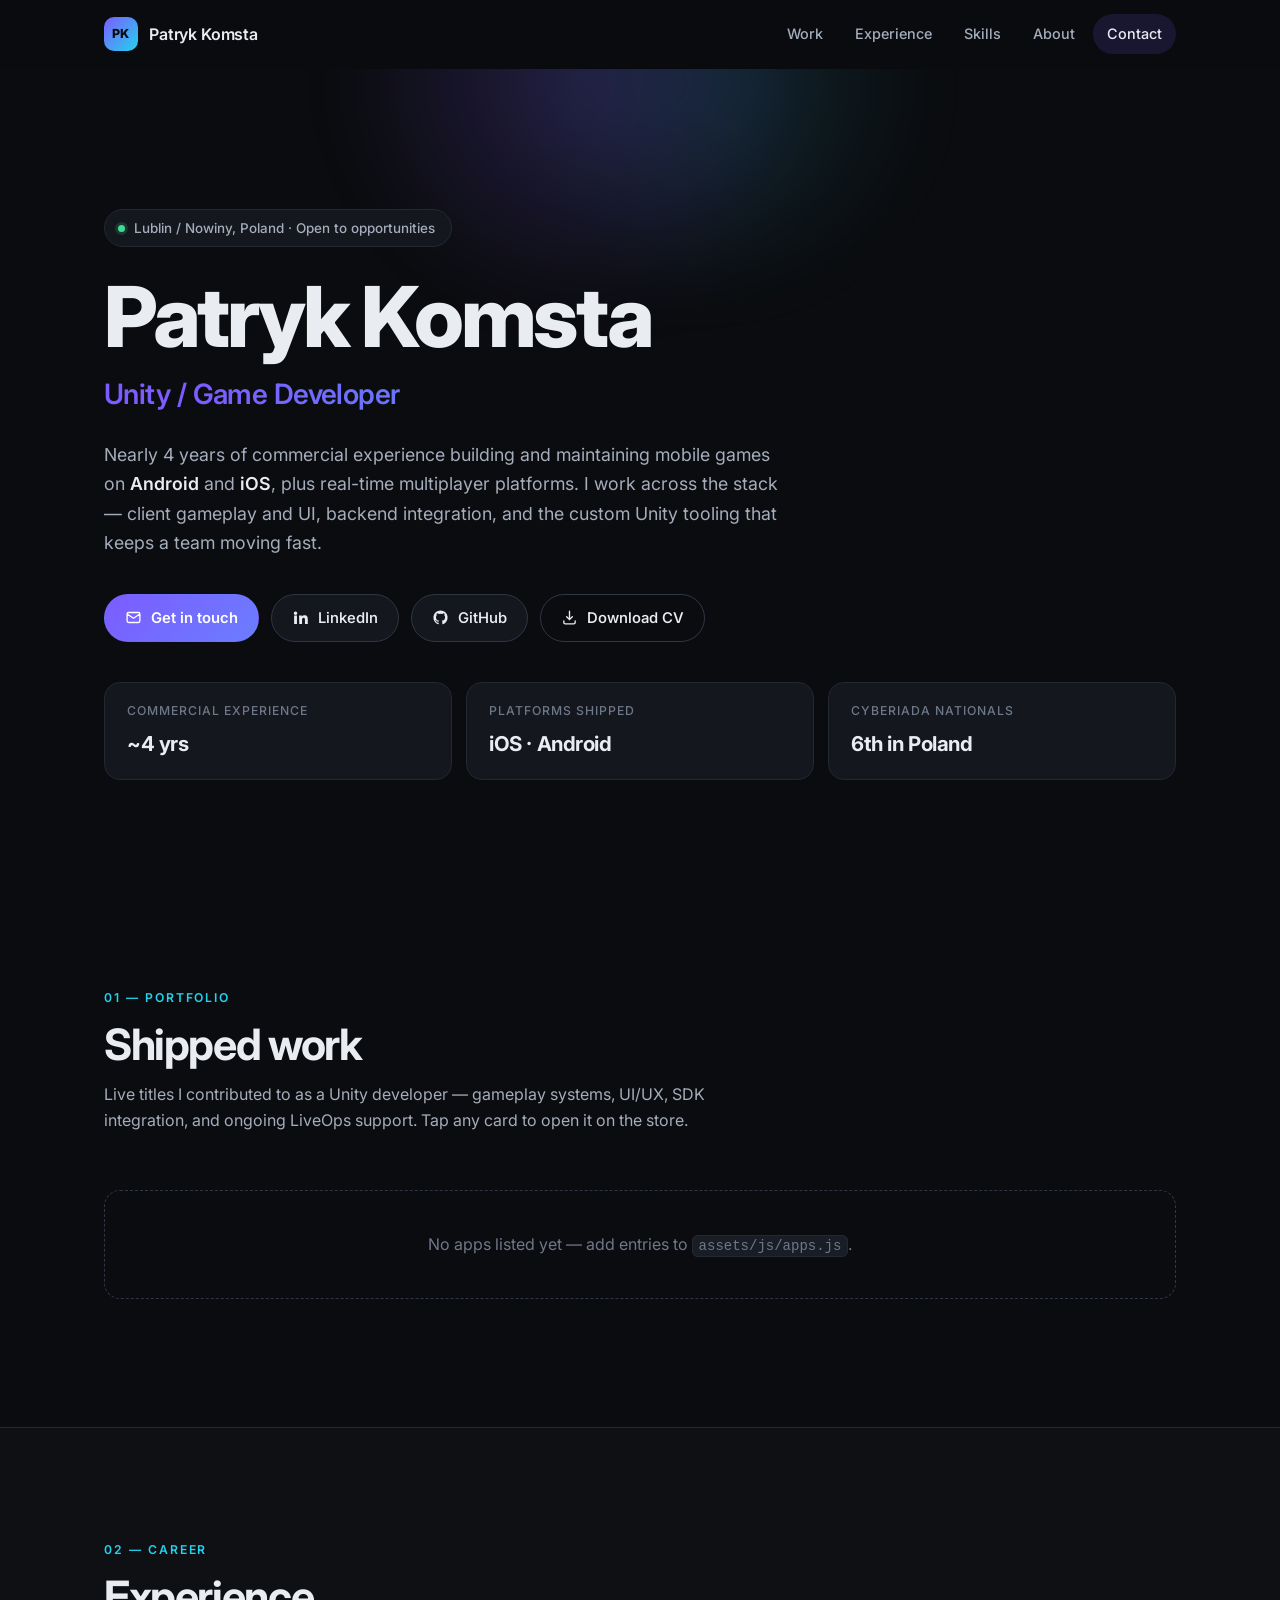
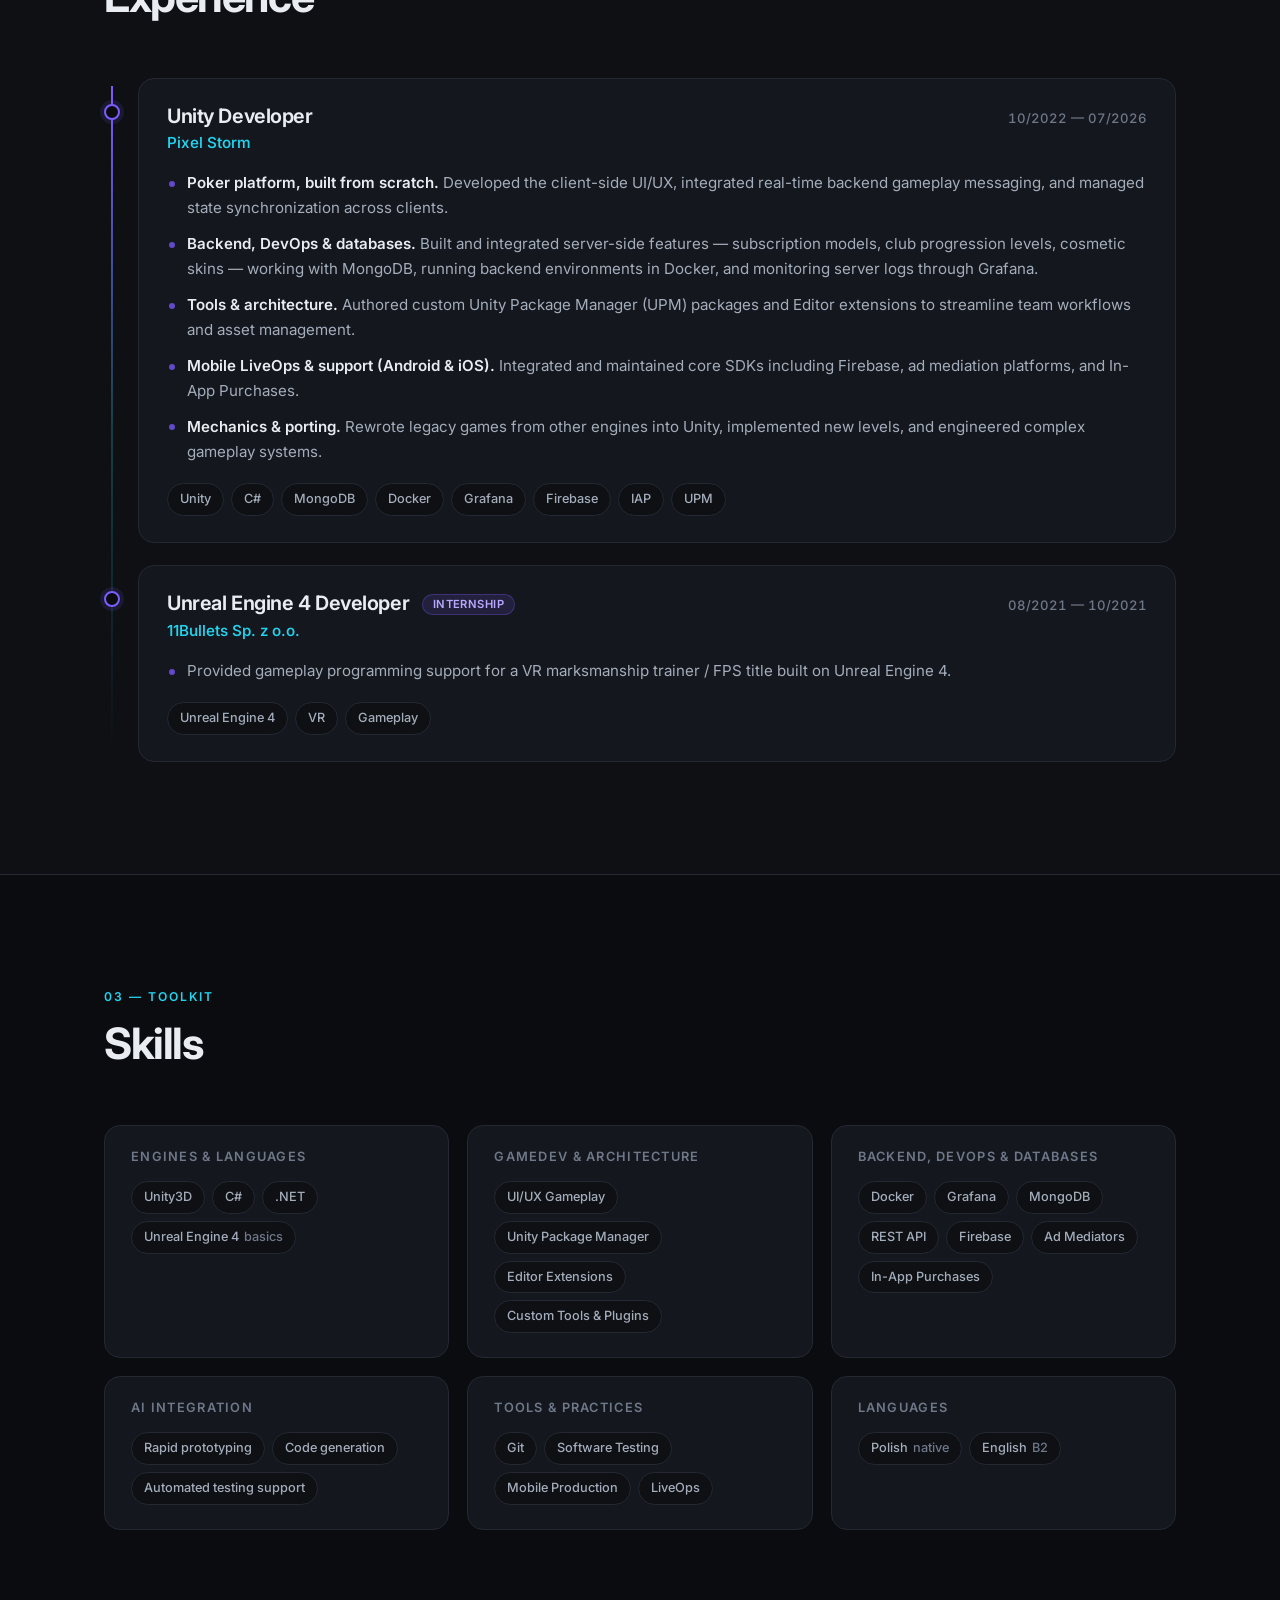
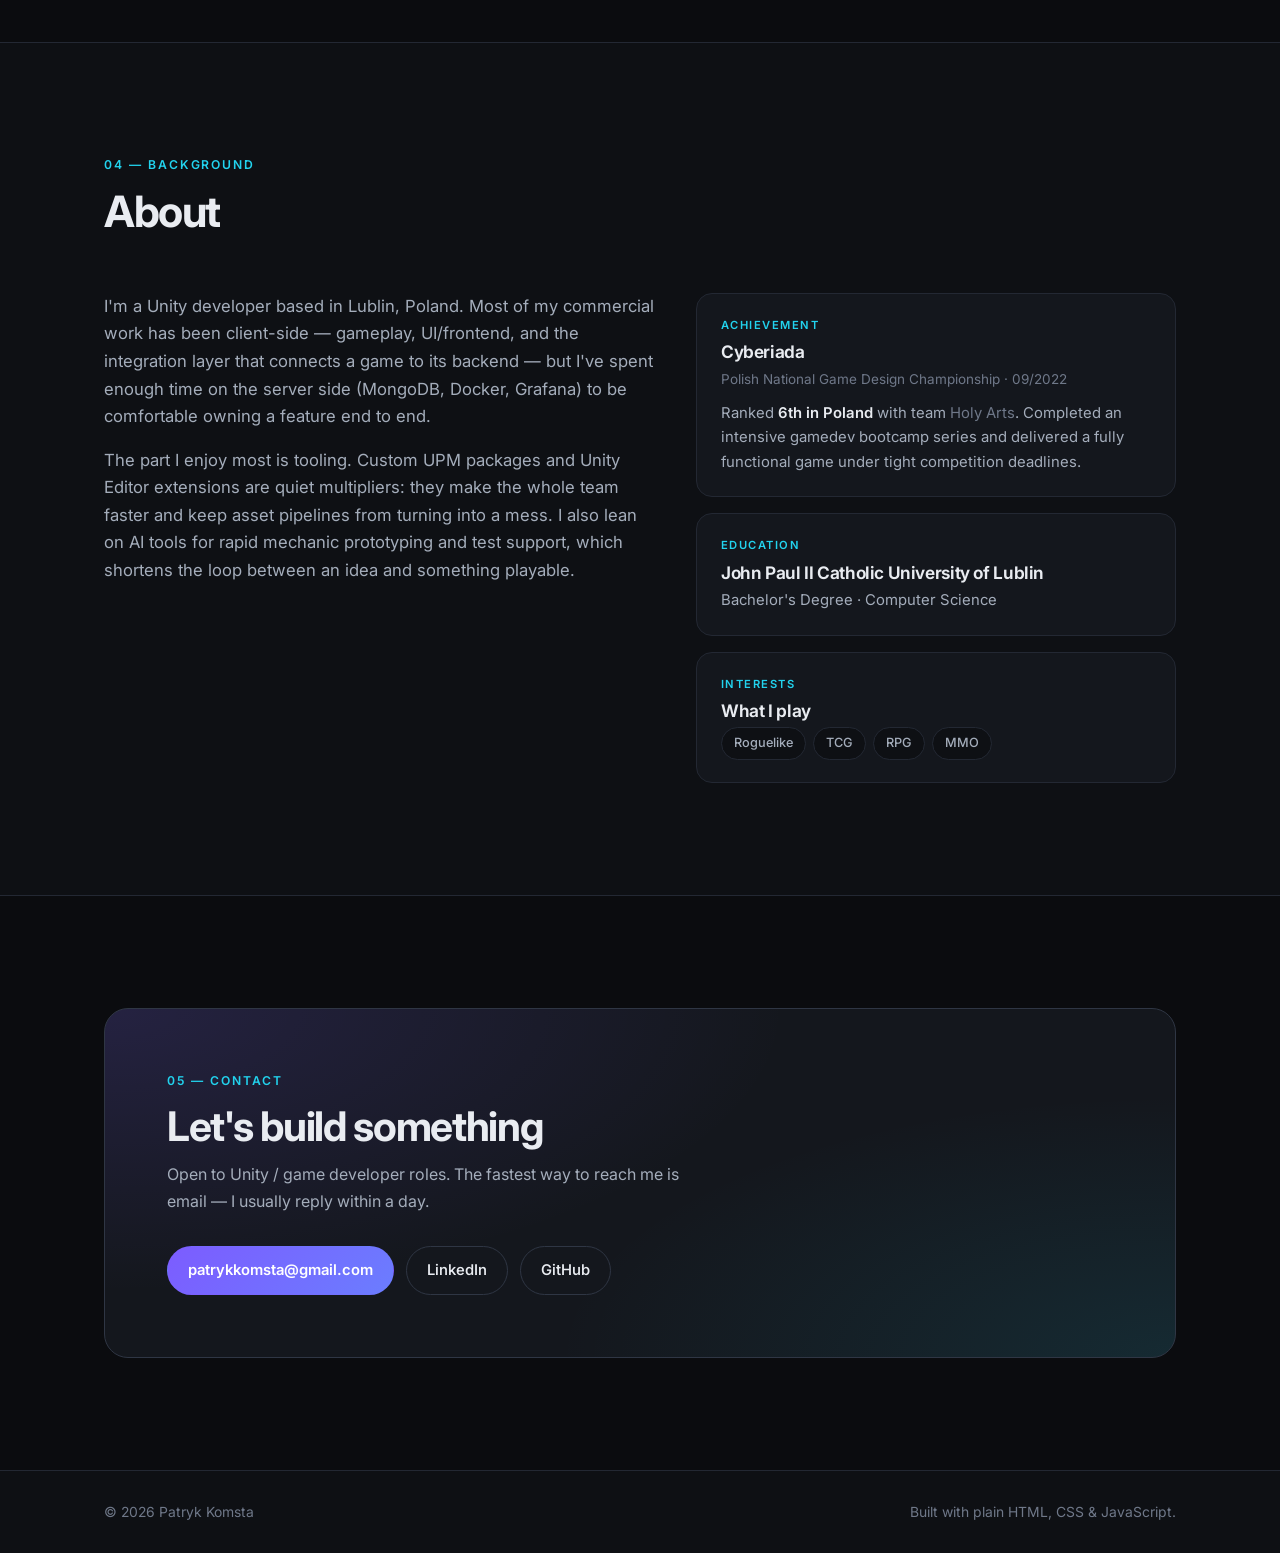
==== index.html @ 73a276d6 "feat: added portfolio files" ====
<!DOCTYPE html>
<html lang="en">
<head>
<meta charset="utf-8">
<meta name="viewport" content="width=device-width, initial-scale=1">
<title>Patryk Komsta — Unity / Game Developer</title>
<meta name="description" content="Unity / Game Developer with ~4 years of commercial experience shipping mobile games on Android and iOS, real-time multiplayer platforms, and custom Unity tooling.">
<meta name="author" content="Patryk Komsta">
<meta name="theme-color" content="#0b0c0f">

<meta property="og:type" content="website">
<meta property="og:title" content="Patryk Komsta — Unity / Game Developer">
<meta property="og:description" content="Mobile games on Android & iOS, real-time multiplayer platforms, custom Unity tooling.">
<meta property="og:url" content="https://pkomsta.github.io/Portfolio/">
<meta name="twitter:card" content="summary_large_image">

<link rel="preconnect" href="https://fonts.googleapis.com">
<link rel="preconnect" href="https://fonts.gstatic.com" crossorigin>
<link href="https://fonts.googleapis.com/css2?family=Inter:wght@400;500;600;700;800&display=swap" rel="stylesheet">
<link rel="stylesheet" href="assets/css/styles.css">
</head>
<body>
<a class="skip-link" href="#main">Skip to content</a>

<header class="site-header" id="siteHeader">
  <div class="wrap header-inner">
    <a class="brand" href="#top">
      <span class="brand-mark" aria-hidden="true">PK</span>
      <span class="brand-text">Patryk Komsta</span>
    </a>
    <nav class="nav" aria-label="Section navigation">
      <a href="#work">Work</a>
      <a href="#experience">Experience</a>
      <a href="#skills">Skills</a>
      <a href="#about">About</a>
      <a href="#contact">Contact</a>
    </nav>
    <button class="nav-toggle" id="navToggle" aria-expanded="false" aria-controls="siteHeader" aria-label="Toggle navigation">
      <span></span><span></span><span></span>
    </button>
  </div>
</header>

<main id="main">

  <!-- ── Hero ─────────────────────────────────────────────── -->
  <section class="hero" id="top">
    <div class="hero-glow" aria-hidden="true"></div>
    <div class="wrap hero-inner">
      <p class="eyebrow reveal">
        <span class="status-dot" aria-hidden="true"></span>
        Lublin / Nowiny, Poland · Open to opportunities
      </p>
      <h1 class="reveal">Patryk&nbsp;Komsta</h1>
      <p class="role reveal">Unity&nbsp;/ Game Developer</p>
      <p class="lede reveal">
        Nearly 4 years of commercial experience building and maintaining mobile games on
        <strong>Android</strong> and <strong>iOS</strong>, plus real-time multiplayer platforms.
        I work across the stack — client gameplay and UI, backend integration, and the custom
        Unity tooling that keeps a team moving fast.
      </p>

      <div class="cta-row reveal">
        <a class="btn btn-primary" href="mailto:patrykkomsta@gmail.com">
          <svg viewBox="0 0 24 24" aria-hidden="true"><path d="M3 7l9 6 9-6M3 7v10a2 2 0 002 2h14a2 2 0 002-2V7a2 2 0 00-2-2H5a2 2 0 00-2 2z"/></svg>
          Get in touch
        </a>
        <a class="btn" href="https://www.linkedin.com/in/patryk-komsta-7942a824a" target="_blank" rel="noopener noreferrer">
          <svg class="glyph" viewBox="0 0 24 24" aria-hidden="true"><path d="M4.98 3.5a2.5 2.5 0 11-.02 5 2.5 2.5 0 01.02-5zM3 9h4v12H3zM10 9h3.8v1.7h.05A4.2 4.2 0 0117.6 8.7c4 0 4.7 2.5 4.7 5.9V21h-4v-5.6c0-1.4 0-3.1-1.9-3.1s-2.2 1.5-2.2 3V21h-4z"/></svg>
          LinkedIn
        </a>
        <a class="btn" href="https://github.com/pkomsta" target="_blank" rel="noopener noreferrer">
          <svg class="glyph" viewBox="0 0 24 24" aria-hidden="true"><path d="M12 2a10 10 0 00-3.16 19.49c.5.09.68-.22.68-.48v-1.7c-2.78.6-3.37-1.34-3.37-1.34-.45-1.16-1.1-1.47-1.1-1.47-.91-.62.07-.6.07-.6 1 .07 1.53 1.03 1.53 1.03.9 1.53 2.36 1.09 2.94.83.09-.65.35-1.09.63-1.34-2.22-.25-4.55-1.11-4.55-4.94 0-1.09.39-1.98 1.03-2.68-.1-.25-.45-1.27.1-2.64 0 0 .84-.27 2.75 1.02a9.5 9.5 0 015 0c1.91-1.29 2.75-1.02 2.75-1.02.55 1.37.2 2.39.1 2.64.64.7 1.03 1.59 1.03 2.68 0 3.84-2.34 4.68-4.57 4.93.36.31.68.92.68 1.85v2.74c0 .27.18.58.69.48A10 10 0 0012 2z"/></svg>
          GitHub
        </a>
        <a class="btn btn-ghost" href="assets/cv/CV_Patryk_Komsta_EN.pdf" download>
          <svg viewBox="0 0 24 24" aria-hidden="true"><path d="M12 3v12m0 0l-4-4m4 4l4-4M4 17v2a2 2 0 002 2h12a2 2 0 002-2v-2"/></svg>
          Download CV
        </a>
      </div>

      <dl class="stats reveal">
        <div class="stat"><dt>Commercial experience</dt><dd>~4 yrs</dd></div>
        <div class="stat"><dt>Platforms shipped</dt><dd>iOS · Android</dd></div>
        <div class="stat"><dt>Cyberiada nationals</dt><dd>6th in Poland</dd></div>
      </dl>
    </div>
  </section>

  <!-- ── Shipped work ─────────────────────────────────────── -->
  <section class="section" id="work">
    <div class="wrap">
      <header class="section-head reveal">
        <span class="section-kicker">01 — Portfolio</span>
        <h2>Shipped work</h2>
        <p class="section-sub">
          Live titles I contributed to as a Unity developer — gameplay systems, UI/UX,
          SDK integration, and ongoing LiveOps support. Tap any card to open it on the store.
        </p>
      </header>

      <div class="app-grid" id="appGrid">
        <!-- Rendered from assets/js/apps.js -->
      </div>

      <p class="grid-empty" id="gridEmpty" hidden>
        No apps listed yet — add entries to <code>assets/js/apps.js</code>.
      </p>
    </div>
  </section>

  <!-- ── Experience ───────────────────────────────────────── -->
  <section class="section section-alt" id="experience">
    <div class="wrap">
      <header class="section-head reveal">
        <span class="section-kicker">02 — Career</span>
        <h2>Experience</h2>
      </header>

      <ol class="timeline">
        <li class="tl-item reveal">
          <div class="tl-marker" aria-hidden="true"></div>
          <div class="tl-card">
            <div class="tl-top">
              <div>
                <h3>Unity Developer</h3>
                <p class="tl-company">Pixel Storm</p>
              </div>
              <span class="tl-date">10/2022 — 07/2026</span>
            </div>
            <ul class="tl-points">
              <li><strong>Poker platform, built from scratch.</strong> Developed the client-side UI/UX, integrated real-time backend gameplay messaging, and managed state synchronization across clients.</li>
              <li><strong>Backend, DevOps &amp; databases.</strong> Built and integrated server-side features — subscription models, club progression levels, cosmetic skins — working with MongoDB, running backend environments in Docker, and monitoring server logs through Grafana.</li>
              <li><strong>Tools &amp; architecture.</strong> Authored custom Unity Package Manager (UPM) packages and Editor extensions to streamline team workflows and asset management.</li>
              <li><strong>Mobile LiveOps &amp; support (Android &amp; iOS).</strong> Integrated and maintained core SDKs including Firebase, ad mediation platforms, and In-App Purchases.</li>
              <li><strong>Mechanics &amp; porting.</strong> Rewrote legacy games from other engines into Unity, implemented new levels, and engineered complex gameplay systems.</li>
            </ul>
            <div class="chips">
              <span class="chip">Unity</span><span class="chip">C#</span><span class="chip">MongoDB</span>
              <span class="chip">Docker</span><span class="chip">Grafana</span><span class="chip">Firebase</span>
              <span class="chip">IAP</span><span class="chip">UPM</span>
            </div>
          </div>
        </li>

        <li class="tl-item reveal">
          <div class="tl-marker" aria-hidden="true"></div>
          <div class="tl-card">
            <div class="tl-top">
              <div>
                <h3>Unreal Engine 4 Developer <span class="tag-soft">Internship</span></h3>
                <p class="tl-company">11Bullets Sp. z o.o.</p>
              </div>
              <span class="tl-date">08/2021 — 10/2021</span>
            </div>
            <ul class="tl-points">
              <li>Provided gameplay programming support for a VR marksmanship trainer / FPS title built on Unreal Engine 4.</li>
            </ul>
            <div class="chips">
              <span class="chip">Unreal Engine 4</span><span class="chip">VR</span><span class="chip">Gameplay</span>
            </div>
          </div>
        </li>
      </ol>
    </div>
  </section>

  <!-- ── Skills ───────────────────────────────────────────── -->
  <section class="section" id="skills">
    <div class="wrap">
      <header class="section-head reveal">
        <span class="section-kicker">03 — Toolkit</span>
        <h2>Skills</h2>
      </header>

      <div class="skill-grid">
        <article class="skill-card reveal">
          <h3>Engines &amp; Languages</h3>
          <div class="chips">
            <span class="chip">Unity3D</span><span class="chip">C#</span>
            <span class="chip">.NET</span><span class="chip">Unreal Engine 4 <em>basics</em></span>
          </div>
        </article>

        <article class="skill-card reveal">
          <h3>Gamedev &amp; Architecture</h3>
          <div class="chips">
            <span class="chip">UI/UX Gameplay</span><span class="chip">Unity Package Manager</span>
            <span class="chip">Editor Extensions</span><span class="chip">Custom Tools &amp; Plugins</span>
          </div>
        </article>

        <article class="skill-card reveal">
          <h3>Backend, DevOps &amp; Databases</h3>
          <div class="chips">
            <span class="chip">Docker</span><span class="chip">Grafana</span><span class="chip">MongoDB</span>
            <span class="chip">REST API</span><span class="chip">Firebase</span>
            <span class="chip">Ad Mediators</span><span class="chip">In-App Purchases</span>
          </div>
        </article>

        <article class="skill-card reveal">
          <h3>AI Integration</h3>
          <div class="chips">
            <span class="chip">Rapid prototyping</span><span class="chip">Code generation</span>
            <span class="chip">Automated testing support</span>
          </div>
        </article>

        <article class="skill-card reveal">
          <h3>Tools &amp; Practices</h3>
          <div class="chips">
            <span class="chip">Git</span><span class="chip">Software Testing</span>
            <span class="chip">Mobile Production</span><span class="chip">LiveOps</span>
          </div>
        </article>

        <article class="skill-card reveal">
          <h3>Languages</h3>
          <div class="chips">
            <span class="chip">Polish <em>native</em></span><span class="chip">English <em>B2</em></span>
          </div>
        </article>
      </div>
    </div>
  </section>

  <!-- ── About ────────────────────────────────────────────── -->
  <section class="section section-alt" id="about">
    <div class="wrap">
      <header class="section-head reveal">
        <span class="section-kicker">04 — Background</span>
        <h2>About</h2>
      </header>

      <div class="about-grid">
        <div class="about-main reveal">
          <p>
            I'm a Unity developer based in Lublin, Poland. Most of my commercial work has been
            client-side — gameplay, UI/frontend, and the integration layer that connects a game
            to its backend — but I've spent enough time on the server side (MongoDB, Docker,
            Grafana) to be comfortable owning a feature end to end.
          </p>
          <p>
            The part I enjoy most is tooling. Custom UPM packages and Unity Editor extensions
            are quiet multipliers: they make the whole team faster and keep asset pipelines from
            turning into a mess. I also lean on AI tools for rapid mechanic prototyping and
            test support, which shortens the loop between an idea and something playable.
          </p>
        </div>

        <aside class="about-side">
          <article class="info-card reveal">
            <span class="info-kicker">Achievement</span>
            <h3>Cyberiada</h3>
            <p class="info-meta">Polish National Game Design Championship · 09/2022</p>
            <p>
              Ranked <strong>6th in Poland</strong> with team <em>Holy Arts</em>. Completed an
              intensive gamedev bootcamp series and delivered a fully functional game under
              tight competition deadlines.
            </p>
          </article>

          <article class="info-card reveal">
            <span class="info-kicker">Education</span>
            <h3>John Paul II Catholic University of Lublin</h3>
            <p class="info-meta">Bachelor's Degree · Computer Science</p>
          </article>

          <article class="info-card reveal">
            <span class="info-kicker">Interests</span>
            <h3>What I play</h3>
            <div class="chips">
              <span class="chip">Roguelike</span><span class="chip">TCG</span>
              <span class="chip">RPG</span><span class="chip">MMO</span>
            </div>
          </article>
        </aside>
      </div>
    </div>
  </section>

  <!-- ── Contact ──────────────────────────────────────────── -->
  <section class="section contact" id="contact">
    <div class="wrap">
      <div class="contact-card reveal">
        <span class="section-kicker">05 — Contact</span>
        <h2>Let's build something</h2>
        <p>
          Open to Unity / game developer roles. The fastest way to reach me is email —
          I usually reply within a day.
        </p>
        <div class="cta-row">
          <a class="btn btn-primary" href="mailto:patrykkomsta@gmail.com">patrykkomsta@gmail.com</a>
          <a class="btn" href="https://www.linkedin.com/in/patryk-komsta-7942a824a" target="_blank" rel="noopener noreferrer">LinkedIn</a>
          <a class="btn" href="https://github.com/pkomsta" target="_blank" rel="noopener noreferrer">GitHub</a>
        </div>
      </div>
    </div>
  </section>
</main>

<footer class="site-footer">
  <div class="wrap footer-inner">
    <p>© <span id="year">2026</span> Patryk Komsta</p>
    <p class="footer-note">Built with plain HTML, CSS &amp; JavaScript.</p>
  </div>
</footer>

<script src="assets/js/apps.js"></script>
<script src="assets/js/main.js"></script>
</body>
</html>
---- assets/css/styles.css ----
/* ============================================================
   Patryk Komsta — Portfolio
   ============================================================ */

:root {
  --bg:            #0b0c0f;
  --bg-alt:        #0e1014;
  --surface:       #14171d;
  --surface-hi:    #191d25;
  --border:        #232833;
  --border-hi:     #2f3644;

  --text:          #e9ecf1;
  --text-dim:      #a4adbb;
  --text-faint:    #6f7889;

  --accent:        #7c5cff;
  --accent-2:      #22d3ee;
  --accent-soft:   rgba(124, 92, 255, 0.14);

  --radius:        16px;
  --radius-sm:     10px;
  --radius-pill:   999px;

  --shadow:        0 1px 2px rgba(0,0,0,.4), 0 8px 28px rgba(0,0,0,.35);
  --shadow-hi:     0 1px 2px rgba(0,0,0,.5), 0 18px 48px rgba(0,0,0,.5);

  --wrap:          1120px;
  --ease:          cubic-bezier(.22,.61,.36,1);

  --font: "Inter", ui-sans-serif, system-ui, -apple-system, "Segoe UI", Roboto,
          "Helvetica Neue", Arial, sans-serif;
}

*, *::before, *::after { box-sizing: border-box; }

html {
  scroll-behavior: smooth;
  scroll-padding-top: 88px;
  -webkit-text-size-adjust: 100%;
}

body {
  margin: 0;
  background: var(--bg);
  color: var(--text);
  font-family: var(--font);
  font-size: 16px;
  line-height: 1.65;
  -webkit-font-smoothing: antialiased;
  -moz-osx-font-smoothing: grayscale;
  overflow-x: hidden;
}

h1, h2, h3 { line-height: 1.15; letter-spacing: -0.022em; margin: 0; font-weight: 700; }
p { margin: 0 0 1rem; }
a { color: inherit; }
strong { color: var(--text); font-weight: 600; }
em { font-style: normal; color: var(--text-faint); }
code {
  font-family: ui-monospace, SFMono-Regular, "SF Mono", Menlo, Consolas, monospace;
  font-size: .875em;
  background: var(--surface-hi);
  border: 1px solid var(--border);
  border-radius: 6px;
  padding: .15em .4em;
}

.wrap {
  width: 100%;
  max-width: var(--wrap);
  margin-inline: auto;
  padding-inline: 24px;
}

.skip-link {
  position: absolute;
  left: -9999px;
  top: 12px;
  z-index: 200;
  background: var(--accent);
  color: #fff;
  padding: 10px 18px;
  border-radius: var(--radius-sm);
  font-weight: 600;
  text-decoration: none;
}
.skip-link:focus { left: 24px; }

:focus-visible {
  outline: 2px solid var(--accent-2);
  outline-offset: 3px;
  border-radius: 4px;
}

/* ── Header ─────────────────────────────────────────────── */

.site-header {
  position: sticky;
  top: 0;
  z-index: 100;
  background: rgba(11, 12, 15, 0.72);
  backdrop-filter: blur(14px) saturate(180%);
  -webkit-backdrop-filter: blur(14px) saturate(180%);
  border-bottom: 1px solid transparent;
  transition: border-color .3s var(--ease), background .3s var(--ease);
}
.site-header.is-scrolled {
  border-bottom-color: var(--border);
  background: rgba(11, 12, 15, 0.88);
}

.header-inner {
  display: flex;
  align-items: center;
  justify-content: space-between;
  gap: 20px;
  min-height: 68px;
}

.brand {
  display: inline-flex;
  align-items: center;
  gap: 11px;
  text-decoration: none;
  font-weight: 600;
  letter-spacing: -0.01em;
}
.brand-mark {
  display: grid;
  place-items: center;
  width: 34px; height: 34px;
  border-radius: 10px;
  background: linear-gradient(135deg, var(--accent), var(--accent-2));
  color: #0b0c0f;
  font-size: .78rem;
  font-weight: 800;
  letter-spacing: .02em;
}
.brand-text { color: var(--text); }

.nav { display: flex; gap: 4px; }
.nav a {
  position: relative;
  padding: 8px 14px;
  border-radius: var(--radius-pill);
  font-size: .9rem;
  font-weight: 500;
  color: var(--text-dim);
  text-decoration: none;
  transition: color .2s var(--ease), background .2s var(--ease);
}
.nav a:hover { color: var(--text); background: var(--surface); }
.nav a.is-active { color: var(--text); background: var(--accent-soft); }

.nav-toggle {
  display: none;
  flex-direction: column;
  justify-content: center;
  gap: 5px;
  width: 42px; height: 42px;
  padding: 0 10px;
  background: var(--surface);
  border: 1px solid var(--border);
  border-radius: var(--radius-sm);
  cursor: pointer;
}
.nav-toggle span {
  display: block;
  height: 2px;
  background: var(--text);
  border-radius: 2px;
  transition: transform .25s var(--ease), opacity .2s var(--ease);
}

/* ── Buttons ────────────────────────────────────────────── */

.btn {
  display: inline-flex;
  align-items: center;
  gap: 9px;
  padding: 11px 20px;
  border-radius: var(--radius-pill);
  border: 1px solid var(--border-hi);
  background: var(--surface);
  color: var(--text);
  font-size: .925rem;
  font-weight: 550;
  font-family: inherit;
  text-decoration: none;
  cursor: pointer;
  transition: transform .2s var(--ease), background .2s var(--ease),
              border-color .2s var(--ease), box-shadow .2s var(--ease);
}
.btn:hover {
  transform: translateY(-2px);
  background: var(--surface-hi);
  border-color: #3a4354;
  box-shadow: var(--shadow);
}
.btn svg {
  width: 17px; height: 17px;
  fill: none;
  stroke: currentColor;
  stroke-width: 1.9;
  stroke-linecap: round;
  stroke-linejoin: round;
  flex-shrink: 0;
}
/* Brand glyphs are solid shapes rather than strokes */
.btn svg.glyph { fill: currentColor; stroke: none; }

.btn-primary {
  background: linear-gradient(135deg, var(--accent), #6b7dff);
  border-color: transparent;
  color: #fff;
  font-weight: 600;
}
.btn-primary:hover {
  background: linear-gradient(135deg, #8b6dff, #7a8bff);
  box-shadow: 0 10px 32px rgba(124, 92, 255, .32);
}
.btn-ghost { background: transparent; }

.cta-row {
  display: flex;
  flex-wrap: wrap;
  gap: 12px;
  margin-bottom: 2.5rem;
}

/* ── Hero ───────────────────────────────────────────────── */

.hero {
  position: relative;
  padding: clamp(72px, 12vw, 140px) 0 clamp(56px, 8vw, 96px);
  overflow: hidden;
}
.hero-glow {
  position: absolute;
  top: -340px; left: 50%;
  width: 1000px; height: 700px;
  transform: translateX(-50%);
  background:
    radial-gradient(closest-side, rgba(124, 92, 255, .22), transparent 70%),
    radial-gradient(closest-side, rgba(34, 211, 238, .12), transparent 70%);
  background-position: 30% 40%, 72% 60%;
  background-repeat: no-repeat;
  background-size: 70% 100%, 60% 90%;
  filter: blur(28px);
  pointer-events: none;
}
.hero-inner { position: relative; }

.eyebrow {
  display: inline-flex;
  align-items: center;
  gap: 9px;
  margin: 0 0 22px;
  padding: 7px 16px 7px 13px;
  border: 1px solid var(--border);
  border-radius: var(--radius-pill);
  background: var(--surface);
  color: var(--text-dim);
  font-size: .84rem;
  font-weight: 500;
}
.status-dot {
  width: 7px; height: 7px;
  border-radius: 50%;
  background: #3ddc97;
  box-shadow: 0 0 0 3px rgba(61, 220, 151, .16);
}

.hero h1 {
  font-size: clamp(2.9rem, 8.5vw, 5.25rem);
  font-weight: 800;
  letter-spacing: -0.04em;
  margin-bottom: .35rem;
}
.hero .role {
  font-size: clamp(1.2rem, 3.2vw, 1.75rem);
  font-weight: 600;
  letter-spacing: -0.02em;
  margin-bottom: 1.4rem;
  background: linear-gradient(100deg, var(--accent) 10%, var(--accent-2) 90%);
  -webkit-background-clip: text;
  background-clip: text;
  color: transparent;
}
.hero .lede {
  max-width: 62ch;
  font-size: clamp(1rem, 1.6vw, 1.115rem);
  color: var(--text-dim);
  margin-bottom: 2.25rem;
}

.stats {
  display: flex;
  flex-wrap: wrap;
  gap: 14px;
  margin: 0;
  padding: 0;
}
.stat {
  flex: 1 1 190px;
  padding: 18px 22px;
  background: var(--surface);
  border: 1px solid var(--border);
  border-radius: var(--radius);
}
.stat dt {
  font-size: .765rem;
  font-weight: 500;
  text-transform: uppercase;
  letter-spacing: .08em;
  color: var(--text-faint);
  margin-bottom: 6px;
}
.stat dd {
  margin: 0;
  font-size: 1.28rem;
  font-weight: 700;
  letter-spacing: -0.02em;
}

/* ── Sections ───────────────────────────────────────────── */

.section { padding: clamp(64px, 9vw, 112px) 0; }
.section-alt {
  background: var(--bg-alt);
  border-block: 1px solid var(--border);
}

.section-head { max-width: 66ch; margin-bottom: clamp(36px, 5vw, 56px); }
.section-kicker {
  display: block;
  margin-bottom: 12px;
  font-size: .76rem;
  font-weight: 600;
  text-transform: uppercase;
  letter-spacing: .16em;
  color: var(--accent-2);
}
.section-head h2 {
  font-size: clamp(1.85rem, 4.4vw, 2.7rem);
  font-weight: 700;
  letter-spacing: -0.032em;
  margin-bottom: .7rem;
}
.section-sub { color: var(--text-dim); margin: 0; }

/* ── App showcase grid ──────────────────────────────────── */

.app-grid {
  display: grid;
  grid-template-columns: repeat(auto-fill, minmax(288px, 1fr));
  gap: 22px;
}

.app-card {
  display: flex;
  flex-direction: column;
  background: var(--surface);
  border: 1px solid var(--border);
  border-radius: var(--radius);
  overflow: hidden;
  transition: transform .28s var(--ease), border-color .28s var(--ease),
              box-shadow .28s var(--ease);
}
.app-card:hover {
  transform: translateY(-5px);
  border-color: var(--border-hi);
  box-shadow: var(--shadow-hi);
}

.app-media {
  position: relative;
  display: block;
  aspect-ratio: 16 / 10;
  background:
    radial-gradient(120% 120% at 20% 0%, rgba(124,92,255,.16), transparent 60%),
    var(--surface-hi);
  overflow: hidden;
  text-decoration: none;
}
.app-media img {
  width: 100%; height: 100%;
  object-fit: cover;
  display: block;
  transition: transform .5s var(--ease);
}
.app-card:hover .app-media img { transform: scale(1.045); }

/* Fallback tile shown when a remote store image fails to load */
.app-media.is-fallback {
  display: grid;
  place-items: center;
}
.app-fallback {
  font-size: 2.6rem;
  font-weight: 800;
  letter-spacing: -0.04em;
  background: linear-gradient(135deg, var(--accent), var(--accent-2));
  -webkit-background-clip: text;
  background-clip: text;
  color: transparent;
}

.app-body {
  display: flex;
  flex-direction: column;
  flex: 1;
  gap: 12px;
  padding: 20px 22px 22px;
}
.app-title {
  font-size: 1.115rem;
  font-weight: 650;
  letter-spacing: -0.02em;
}
.app-title a { text-decoration: none; }
.app-title a:hover { color: var(--accent-2); }
.app-tagline {
  margin: 0;
  font-size: .925rem;
  color: var(--text-dim);
}
.app-role {
  margin: 0;
  font-size: .855rem;
  color: var(--text-faint);
}
.app-role strong { color: var(--text-dim); font-weight: 600; }

.app-links {
  display: flex;
  flex-wrap: wrap;
  gap: 8px;
  margin-top: auto;
  padding-top: 4px;
}
.store-link {
  display: inline-flex;
  align-items: center;
  gap: 7px;
  padding: 7px 14px;
  border: 1px solid var(--border-hi);
  border-radius: var(--radius-pill);
  background: var(--bg-alt);
  font-size: .8rem;
  font-weight: 550;
  text-decoration: none;
  transition: background .2s var(--ease), border-color .2s var(--ease), color .2s var(--ease);
}
.store-link:hover {
  background: var(--accent-soft);
  border-color: var(--accent);
  color: #fff;
}
.store-link svg { width: 14px; height: 14px; fill: currentColor; flex-shrink: 0; }

.grid-empty {
  padding: 40px;
  text-align: center;
  color: var(--text-faint);
  border: 1px dashed var(--border-hi);
  border-radius: var(--radius);
}

/* ── Chips ──────────────────────────────────────────────── */

.chips { display: flex; flex-wrap: wrap; gap: 7px; }
.chip {
  display: inline-flex;
  align-items: center;
  gap: 5px;
  padding: 5px 12px;
  border: 1px solid var(--border);
  border-radius: var(--radius-pill);
  background: var(--bg-alt);
  font-size: .795rem;
  font-weight: 500;
  color: var(--text-dim);
  white-space: nowrap;
}
.app-body .chip { background: var(--surface-hi); }

/* ── Timeline ───────────────────────────────────────────── */

.timeline {
  position: relative;
  list-style: none;
  margin: 0;
  padding: 0 0 0 34px;
}
.timeline::before {
  content: "";
  position: absolute;
  left: 7px; top: 8px; bottom: 8px;
  width: 2px;
  background: linear-gradient(180deg, var(--accent), rgba(34,211,238,.25), transparent);
}
.tl-item { position: relative; }
.tl-item + .tl-item { margin-top: 22px; }
.tl-marker {
  position: absolute;
  left: -34px; top: 26px;
  width: 16px; height: 16px;
  border-radius: 50%;
  background: var(--bg);
  border: 2px solid var(--accent);
  box-shadow: 0 0 0 4px rgba(124, 92, 255, .12);
}

.tl-card {
  padding: 26px 28px;
  background: var(--surface);
  border: 1px solid var(--border);
  border-radius: var(--radius);
  transition: border-color .25s var(--ease), box-shadow .25s var(--ease);
}
.tl-card:hover { border-color: var(--border-hi); box-shadow: var(--shadow); }

.tl-top {
  display: flex;
  flex-wrap: wrap;
  align-items: baseline;
  justify-content: space-between;
  gap: 8px 20px;
  margin-bottom: 16px;
}
.tl-top h3 { font-size: 1.24rem; font-weight: 650; }
.tl-company { margin: 3px 0 0; color: var(--accent-2); font-weight: 550; font-size: .95rem; }
.tl-date {
  font-size: .82rem;
  font-weight: 500;
  color: var(--text-faint);
  font-variant-numeric: tabular-nums;
  white-space: nowrap;
}
.tag-soft {
  display: inline-block;
  margin-left: 8px;
  padding: 3px 10px;
  border-radius: var(--radius-pill);
  background: var(--accent-soft);
  border: 1px solid rgba(124,92,255,.3);
  font-size: .7rem;
  font-weight: 600;
  letter-spacing: .04em;
  text-transform: uppercase;
  color: #b9a8ff;
  vertical-align: middle;
}

.tl-points {
  margin: 0 0 18px;
  padding: 0;
  list-style: none;
  display: grid;
  gap: 11px;
}
.tl-points li {
  position: relative;
  padding-left: 20px;
  color: var(--text-dim);
  font-size: .945rem;
}
.tl-points li::before {
  content: "";
  position: absolute;
  left: 2px; top: .62em;
  width: 6px; height: 6px;
  border-radius: 50%;
  background: var(--accent);
  opacity: .75;
}

/* ── Skills ─────────────────────────────────────────────── */

.skill-grid {
  display: grid;
  grid-template-columns: repeat(auto-fit, minmax(290px, 1fr));
  gap: 18px;
}
.skill-card {
  padding: 24px 26px;
  background: var(--surface);
  border: 1px solid var(--border);
  border-radius: var(--radius);
  transition: transform .25s var(--ease), border-color .25s var(--ease);
}
.skill-card:hover { transform: translateY(-3px); border-color: var(--border-hi); }
.skill-card h3 {
  margin-bottom: 16px;
  font-size: .8rem;
  font-weight: 600;
  text-transform: uppercase;
  letter-spacing: .1em;
  color: var(--text-faint);
}

/* ── About ──────────────────────────────────────────────── */

.about-grid {
  display: grid;
  grid-template-columns: minmax(0, 1.15fr) minmax(0, 1fr);
  gap: 40px;
  align-items: start;
}
.about-main p {
  font-size: 1.045rem;
  color: var(--text-dim);
  max-width: 60ch;
}
.about-side { display: grid; gap: 16px; }

.info-card {
  padding: 22px 24px;
  background: var(--surface);
  border: 1px solid var(--border);
  border-radius: var(--radius);
}
.info-kicker {
  display: block;
  margin-bottom: 8px;
  font-size: .7rem;
  font-weight: 600;
  text-transform: uppercase;
  letter-spacing: .13em;
  color: var(--accent-2);
}
.info-card h3 { font-size: 1.08rem; font-weight: 650; margin-bottom: 6px; }
.info-meta {
  margin: 0 0 10px;
  font-size: .845rem;
  color: var(--text-faint);
}
.info-card p:last-child { margin-bottom: 0; font-size: .93rem; color: var(--text-dim); }

/* ── Contact ────────────────────────────────────────────── */

.contact-card {
  position: relative;
  padding: clamp(38px, 6vw, 62px);
  border: 1px solid var(--border-hi);
  border-radius: 24px;
  background:
    radial-gradient(110% 140% at 0% 0%, rgba(124, 92, 255, .16), transparent 58%),
    radial-gradient(100% 130% at 100% 100%, rgba(34, 211, 238, .10), transparent 58%),
    var(--surface);
  overflow: hidden;
}
.contact-card h2 {
  font-size: clamp(1.8rem, 4.2vw, 2.55rem);
  letter-spacing: -0.032em;
  margin-bottom: .7rem;
}
.contact-card p { max-width: 52ch; color: var(--text-dim); margin-bottom: 2rem; }
.contact-card .cta-row { margin-bottom: 0; }

/* ── Footer ─────────────────────────────────────────────── */

.site-footer {
  border-top: 1px solid var(--border);
  padding: 30px 0;
  background: var(--bg-alt);
}
.footer-inner {
  display: flex;
  flex-wrap: wrap;
  gap: 8px 20px;
  align-items: center;
  justify-content: space-between;
}
.site-footer p { margin: 0; font-size: .87rem; color: var(--text-faint); }

/* ── Reveal animation ───────────────────────────────────── */

.reveal {
  opacity: 0;
  transform: translateY(16px);
  transition: opacity .6s var(--ease), transform .6s var(--ease);
}
.reveal.is-visible { opacity: 1; transform: none; }

/* ── Responsive ─────────────────────────────────────────── */

@media (max-width: 900px) {
  .about-grid { grid-template-columns: 1fr; gap: 28px; }
}

@media (max-width: 720px) {
  html { scroll-padding-top: 76px; }
  .nav-toggle { display: flex; }
  .nav {
    position: absolute;
    top: 100%; left: 0; right: 0;
    flex-direction: column;
    gap: 2px;
    padding: 10px 16px 16px;
    background: rgba(11, 12, 15, .97);
    backdrop-filter: blur(14px);
    -webkit-backdrop-filter: blur(14px);
    border-bottom: 1px solid var(--border);
    display: none;
  }
  .site-header.is-open .nav { display: flex; }
  .site-header.is-open .nav-toggle span:nth-child(1) { transform: translateY(7px) rotate(45deg); }
  .site-header.is-open .nav-toggle span:nth-child(2) { opacity: 0; }
  .site-header.is-open .nav-toggle span:nth-child(3) { transform: translateY(-7px) rotate(-45deg); }
  .nav a { padding: 11px 14px; border-radius: var(--radius-sm); }

  .wrap { padding-inline: 18px; }
  .app-grid { grid-template-columns: 1fr; }
  .timeline { padding-left: 26px; }
  .tl-marker { left: -26px; }
  .tl-card { padding: 22px 20px; }
  .btn { padding: 10px 17px; font-size: .885rem; }
}

@media (prefers-reduced-motion: reduce) {
  html { scroll-behavior: auto; }
  *, *::before, *::after {
    animation-duration: .001ms !important;
    transition-duration: .001ms !important;
  }
  .reveal { opacity: 1; transform: none; }
}
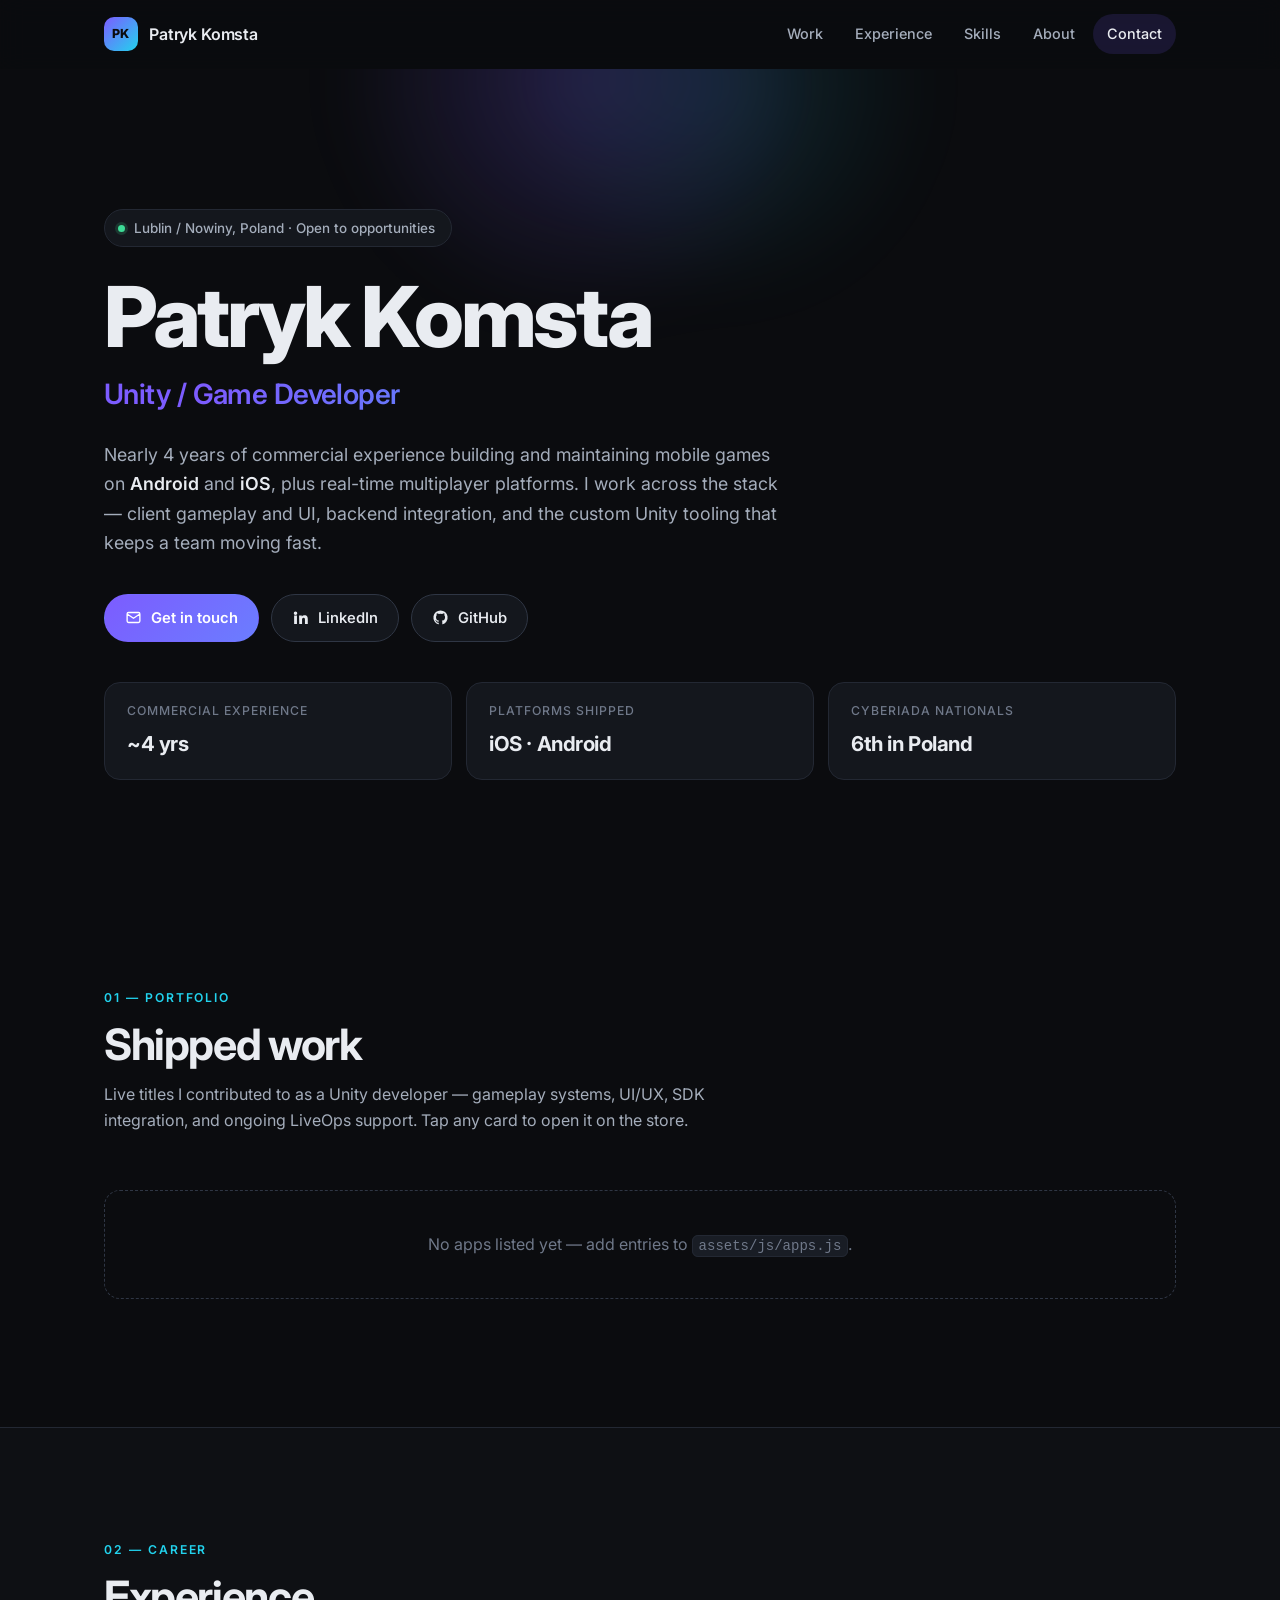
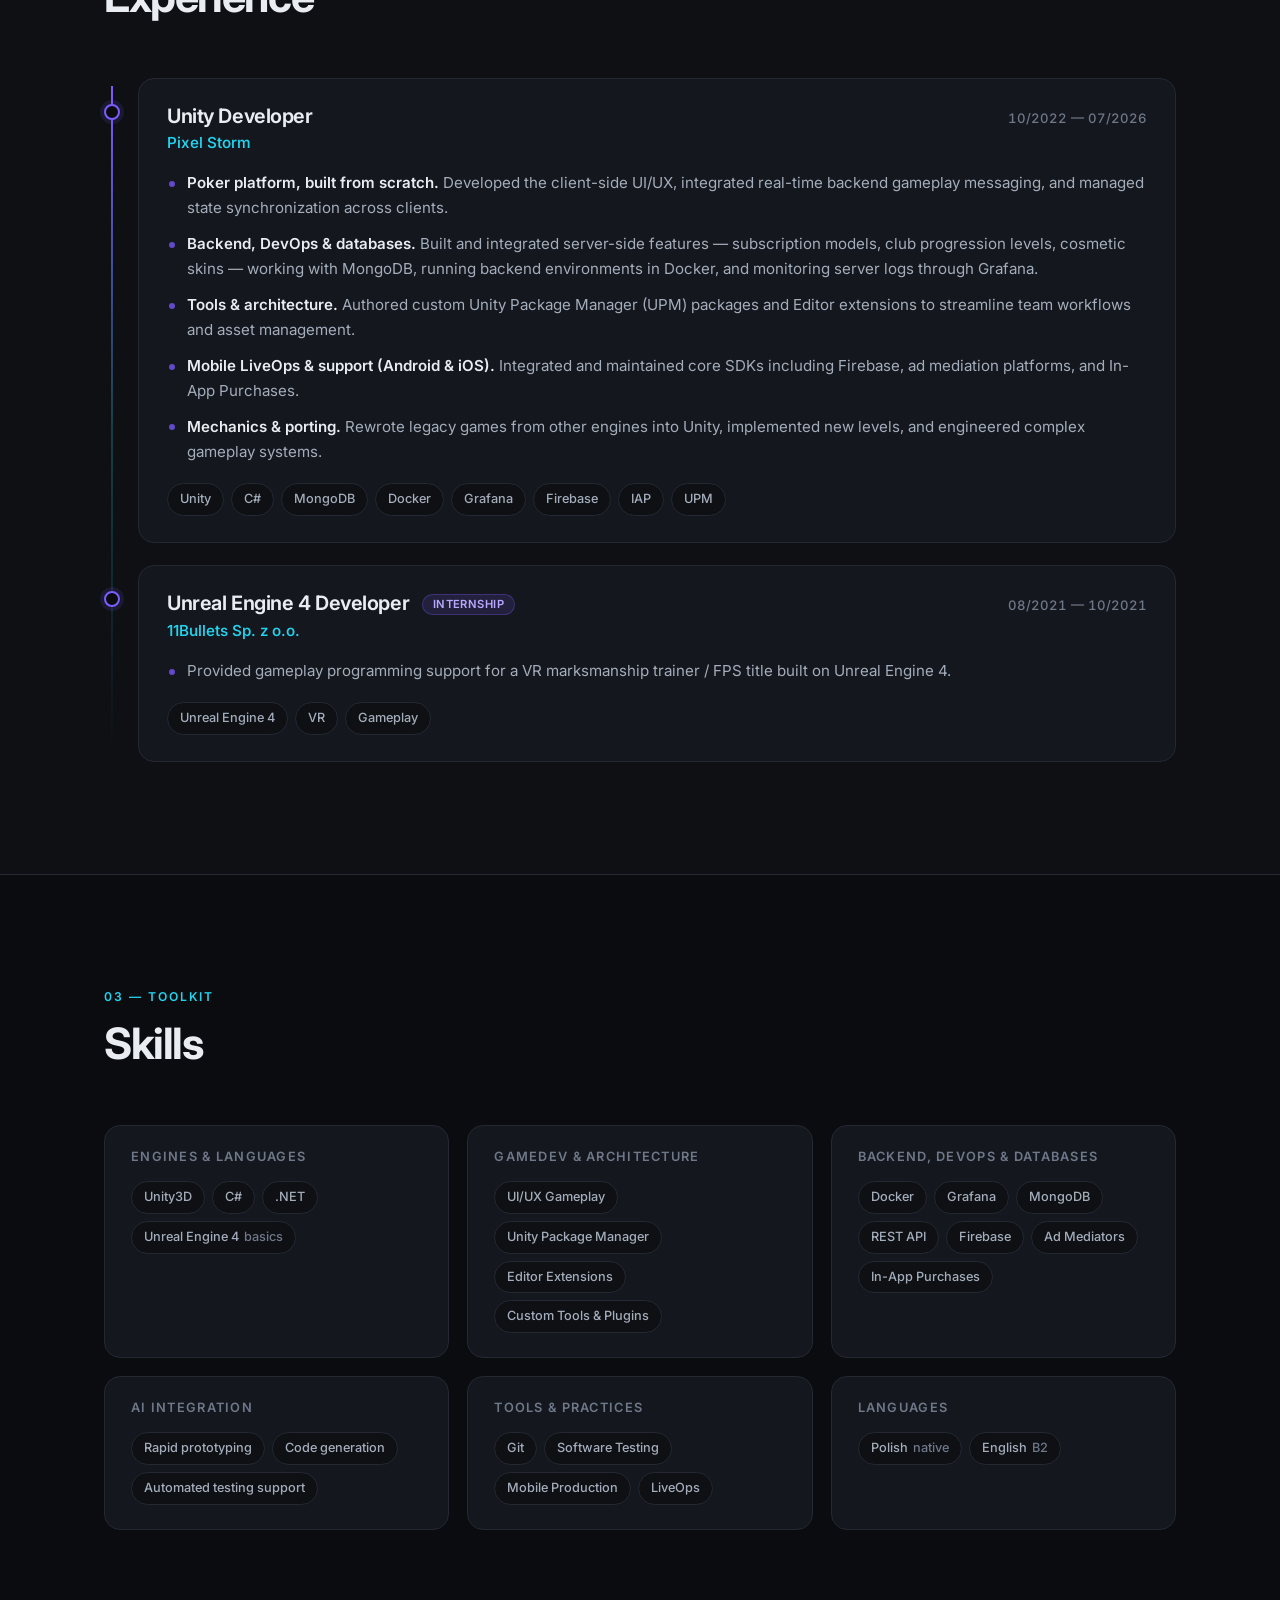
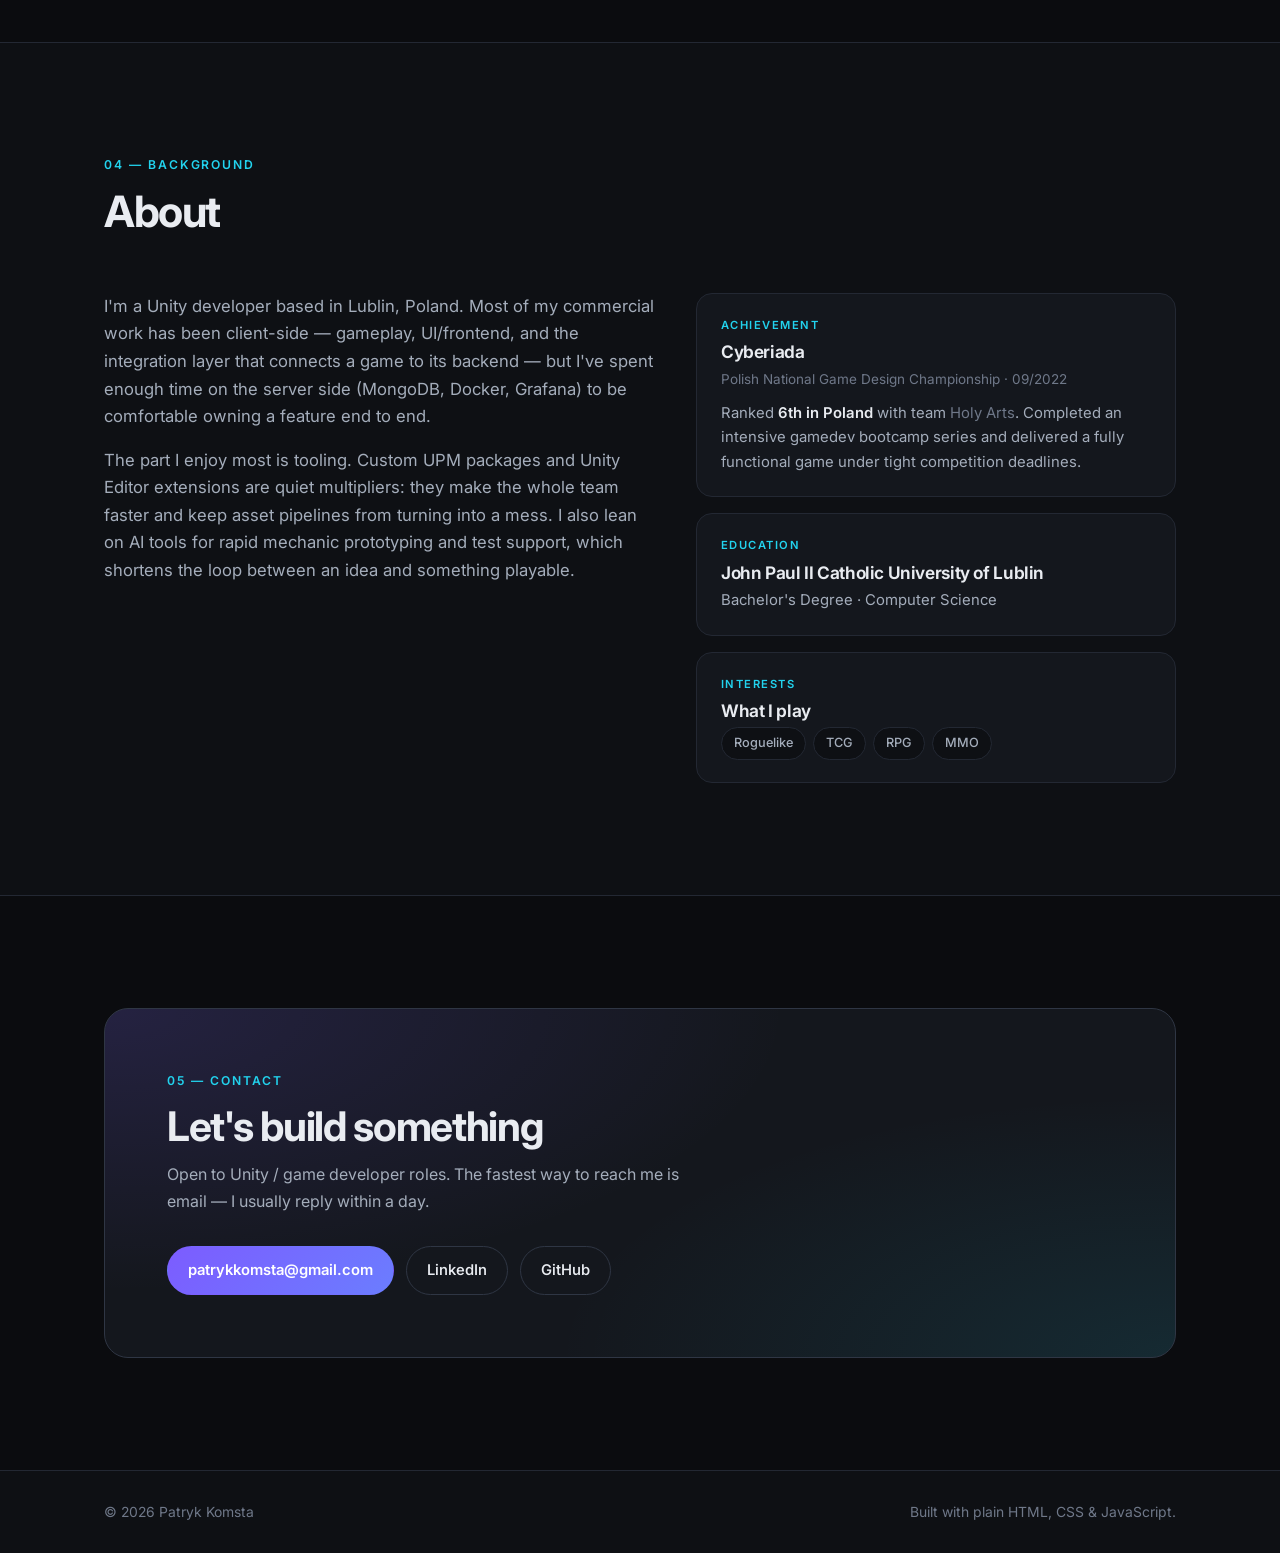
==== commit 616a9404: "Remove CV PDF and Download button Drops the committed CV to avoid publishing a phone number on the p" ====
--- a/index.html
+++ b/index.html
@@ -73,10 +73,6 @@
           <svg class="glyph" viewBox="0 0 24 24" aria-hidden="true"><path d="M12 2a10 10 0 00-3.16 19.49c.5.09.68-.22.68-.48v-1.7c-2.78.6-3.37-1.34-3.37-1.34-.45-1.16-1.1-1.47-1.1-1.47-.91-.62.07-.6.07-.6 1 .07 1.53 1.03 1.53 1.03.9 1.53 2.36 1.09 2.94.83.09-.65.35-1.09.63-1.34-2.22-.25-4.55-1.11-4.55-4.94 0-1.09.39-1.98 1.03-2.68-.1-.25-.45-1.27.1-2.64 0 0 .84-.27 2.75 1.02a9.5 9.5 0 015 0c1.91-1.29 2.75-1.02 2.75-1.02.55 1.37.2 2.39.1 2.64.64.7 1.03 1.59 1.03 2.68 0 3.84-2.34 4.68-4.57 4.93.36.31.68.92.68 1.85v2.74c0 .27.18.58.69.48A10 10 0 0012 2z"/></svg>
           GitHub
         </a>
-        <a class="btn btn-ghost" href="assets/cv/CV_Patryk_Komsta_EN.pdf" download>
-          <svg viewBox="0 0 24 24" aria-hidden="true"><path d="M12 3v12m0 0l-4-4m4 4l4-4M4 17v2a2 2 0 002 2h12a2 2 0 002-2v-2"/></svg>
-          Download CV
-        </a>
       </div>
 
       <dl class="stats reveal">
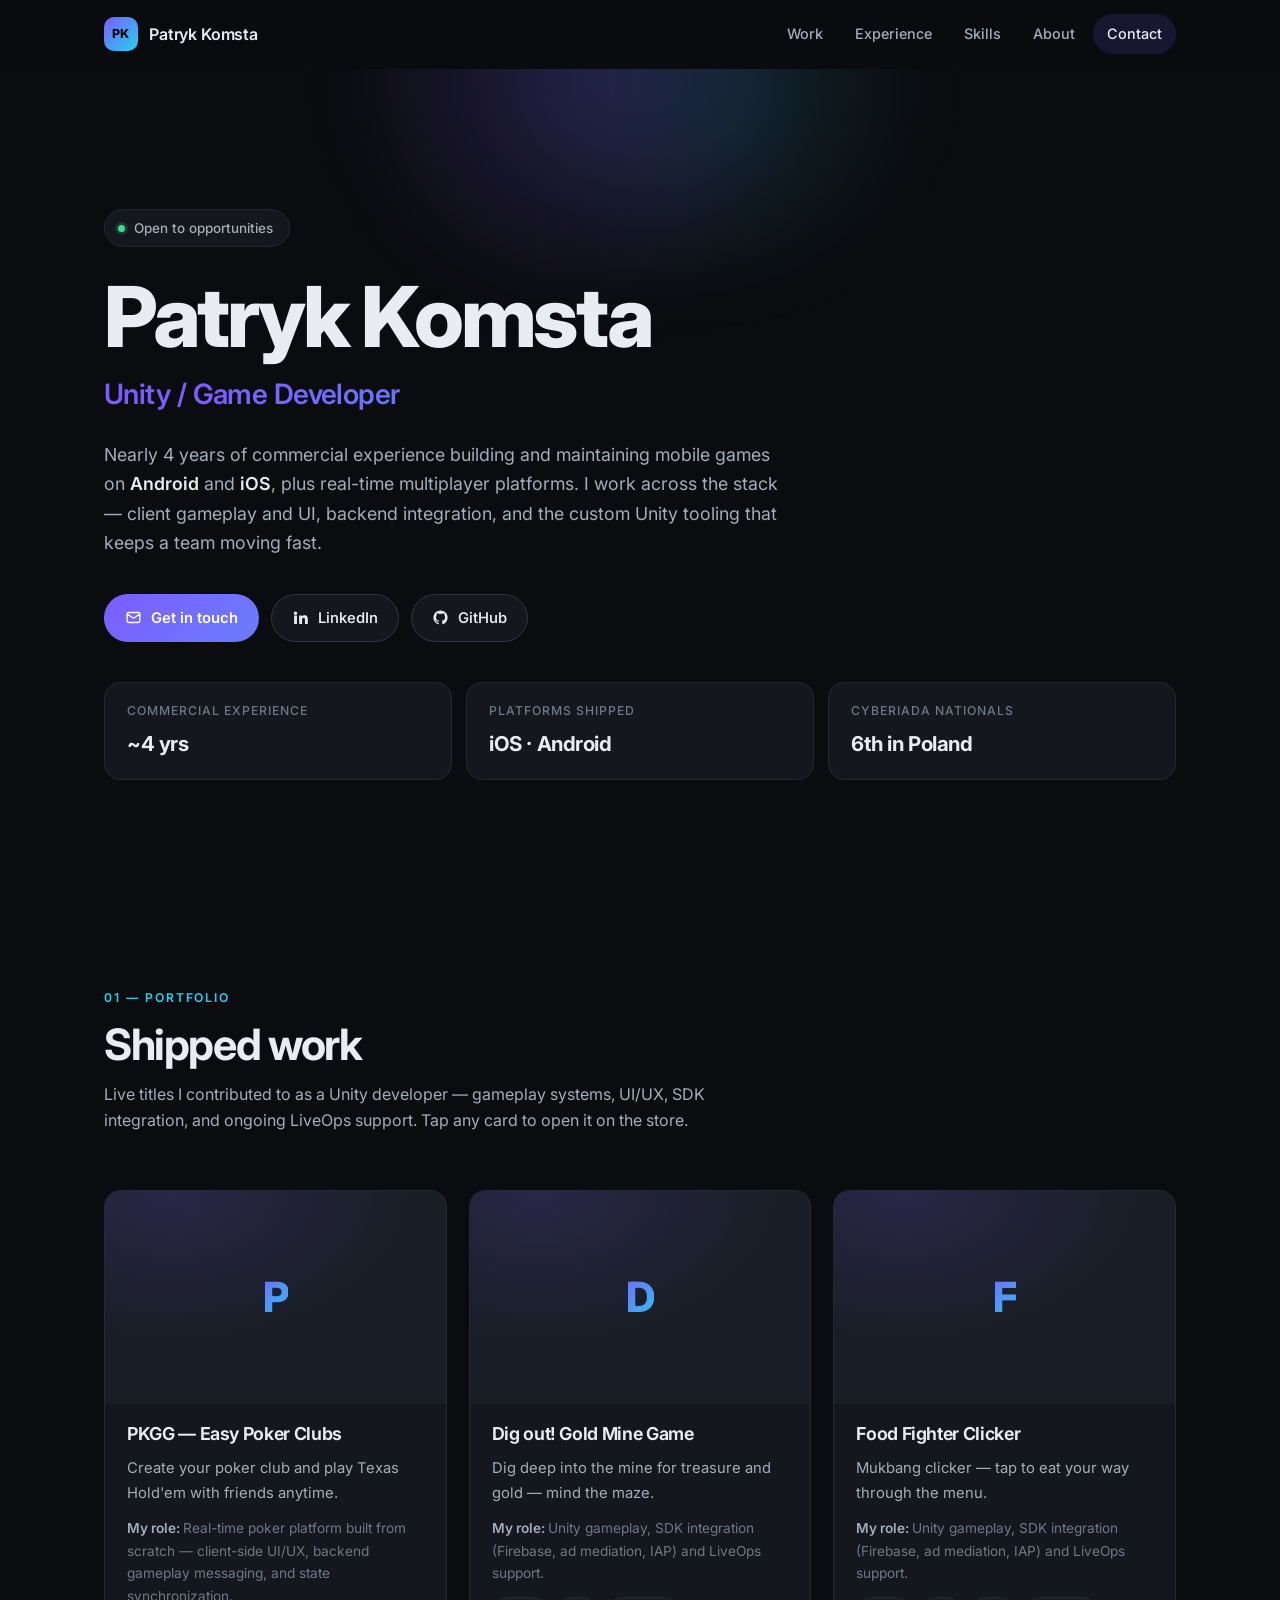
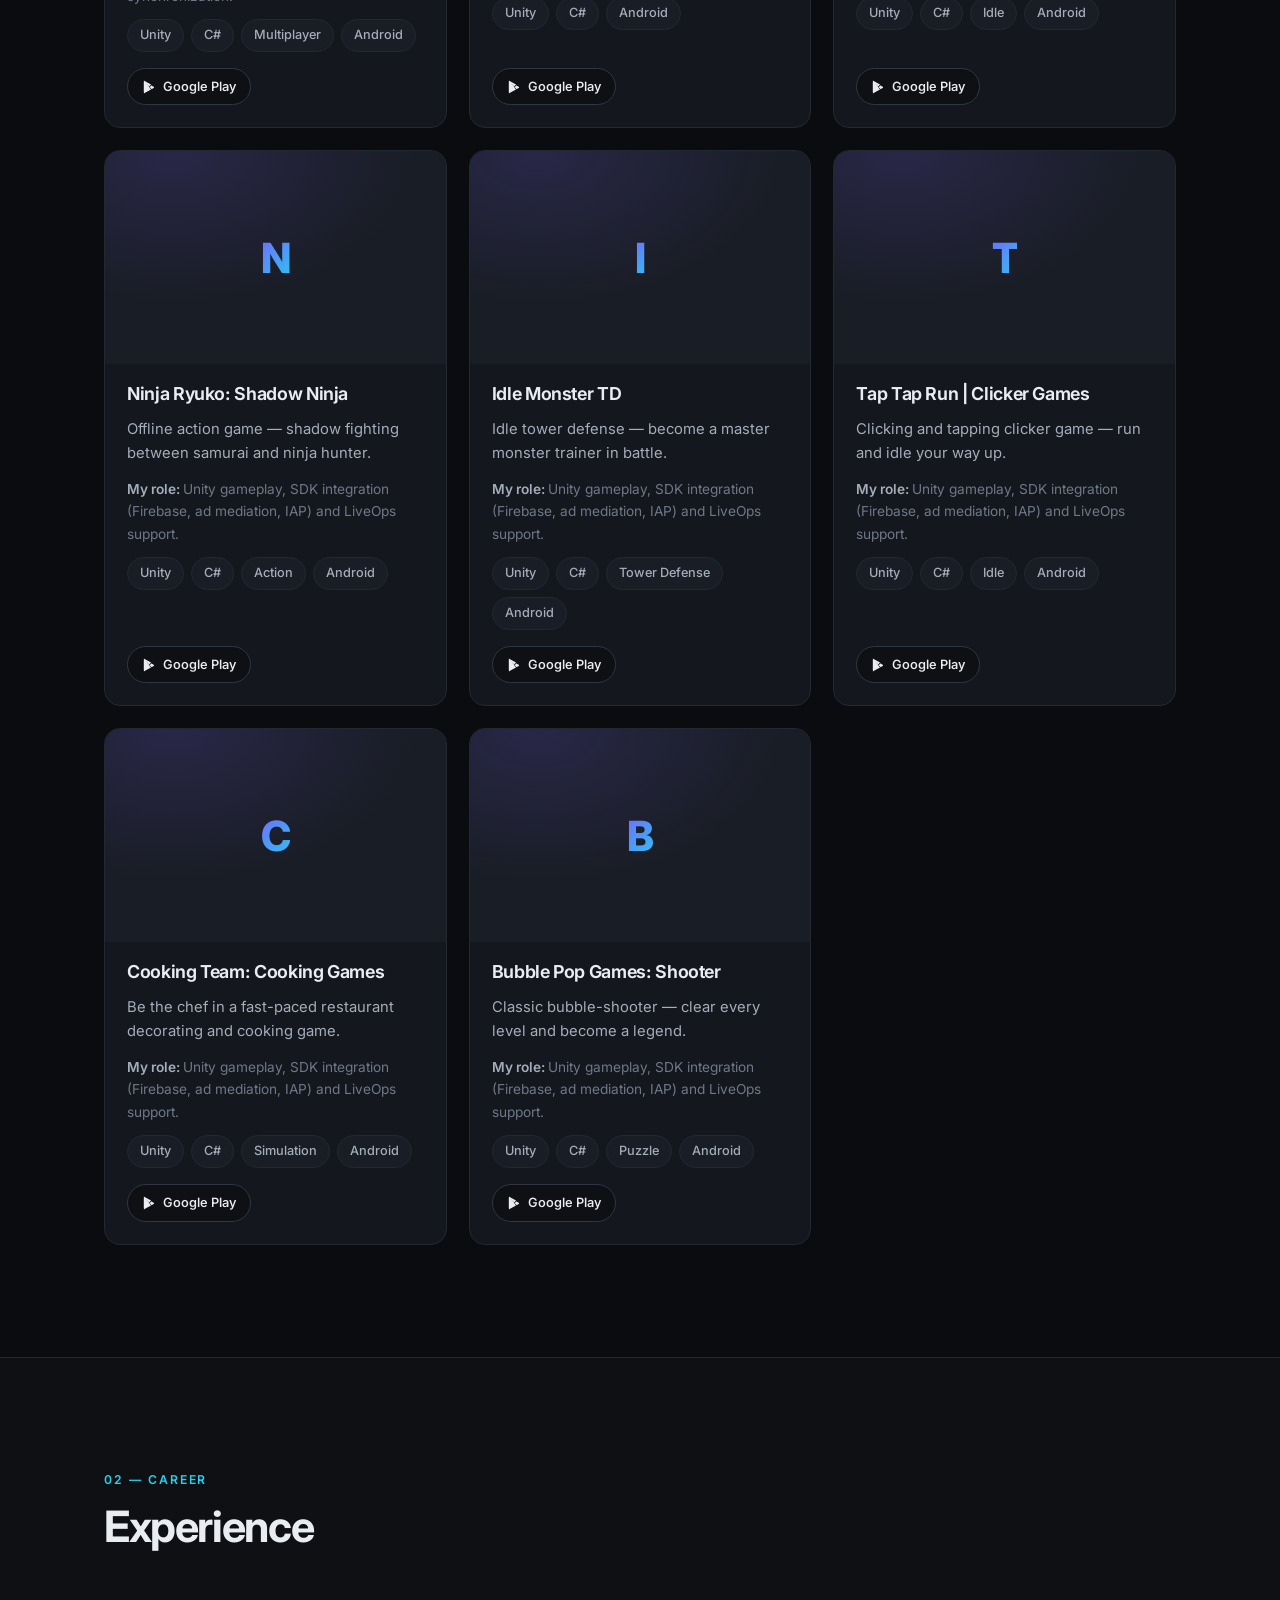
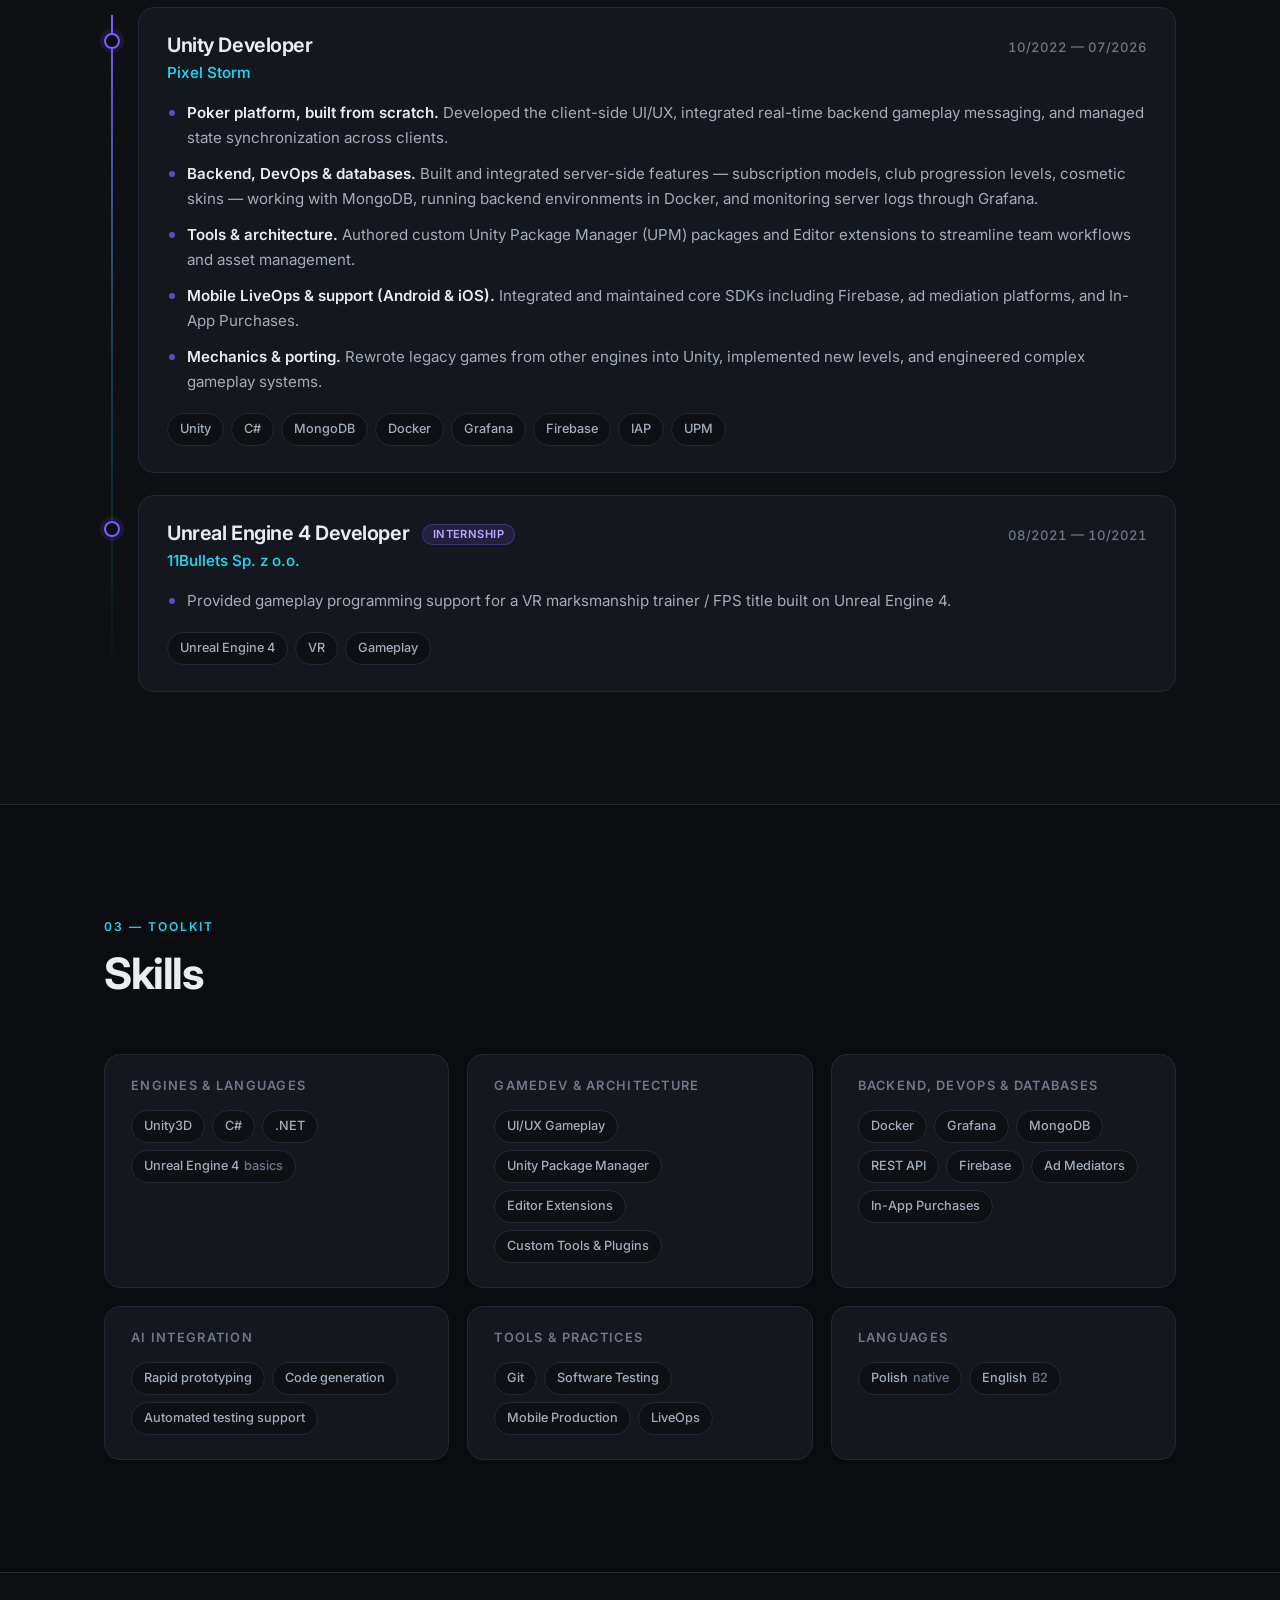
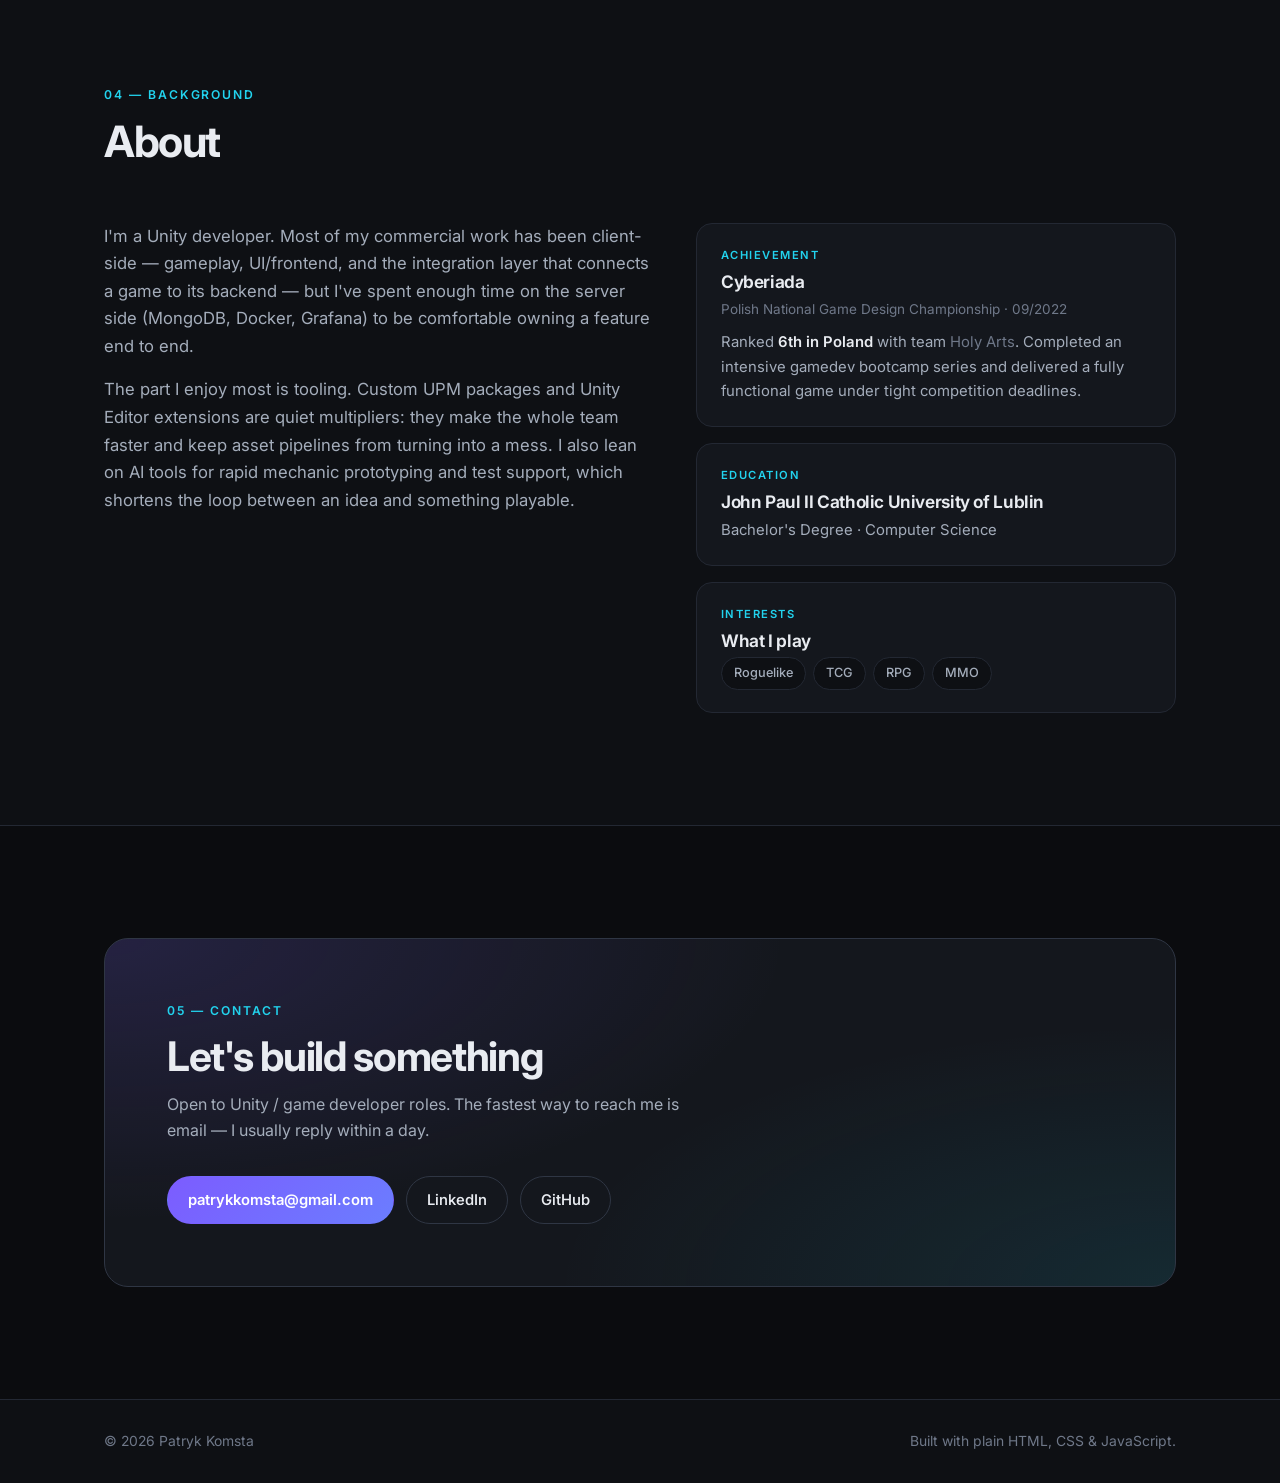
==== commit 5cebb8df: "feat: added worked on projects" ====
--- a/index.html
+++ b/index.html
@@ -49,7 +49,7 @@
     <div class="wrap hero-inner">
       <p class="eyebrow reveal">
         <span class="status-dot" aria-hidden="true"></span>
-        Lublin / Nowiny, Poland · Open to opportunities
+        Open to opportunities
       </p>
       <h1 class="reveal">Patryk&nbsp;Komsta</h1>
       <p class="role reveal">Unity&nbsp;/ Game Developer</p>
@@ -232,7 +232,7 @@
       <div class="about-grid">
         <div class="about-main reveal">
           <p>
-            I'm a Unity developer based in Lublin, Poland. Most of my commercial work has been
+            I'm a Unity developer. Most of my commercial work has been
             client-side — gameplay, UI/frontend, and the integration layer that connects a game
             to its backend — but I've spent enough time on the server side (MongoDB, Docker,
             Grafana) to be comfortable owning a feature end to end.
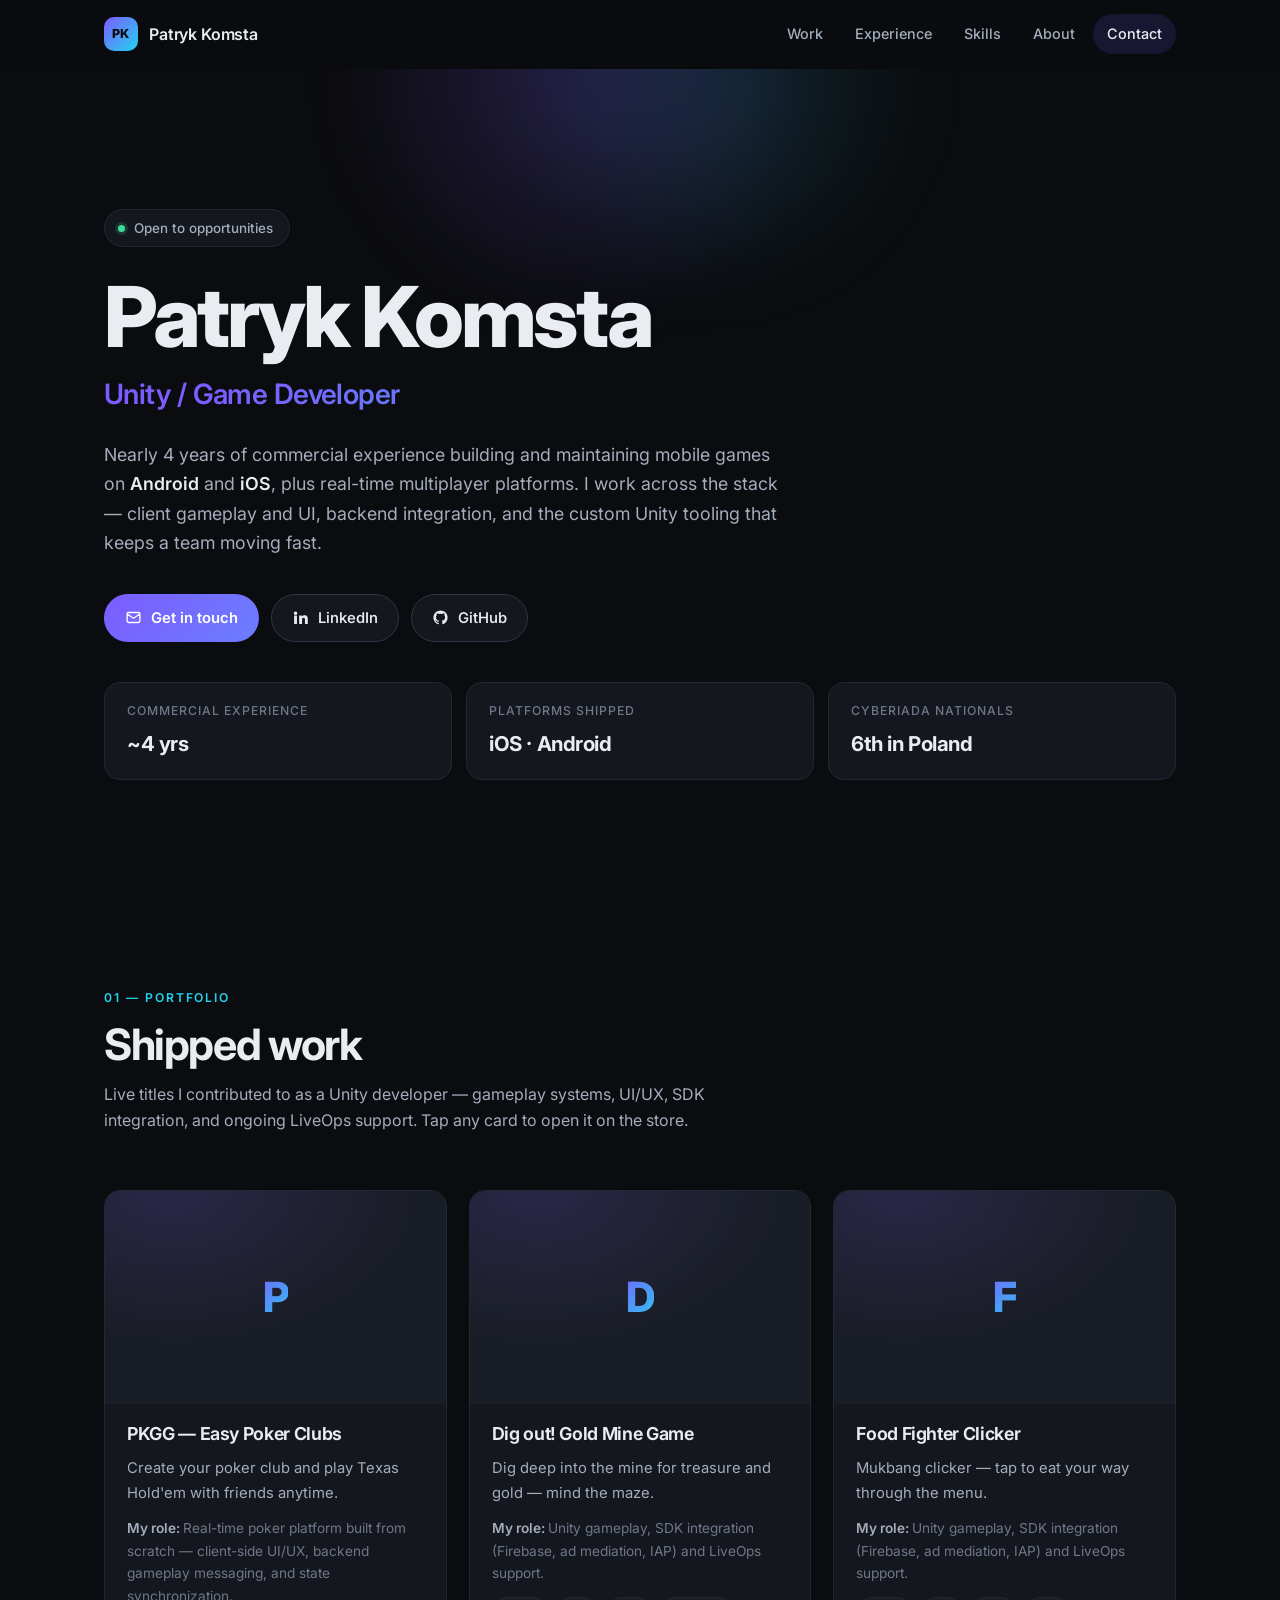
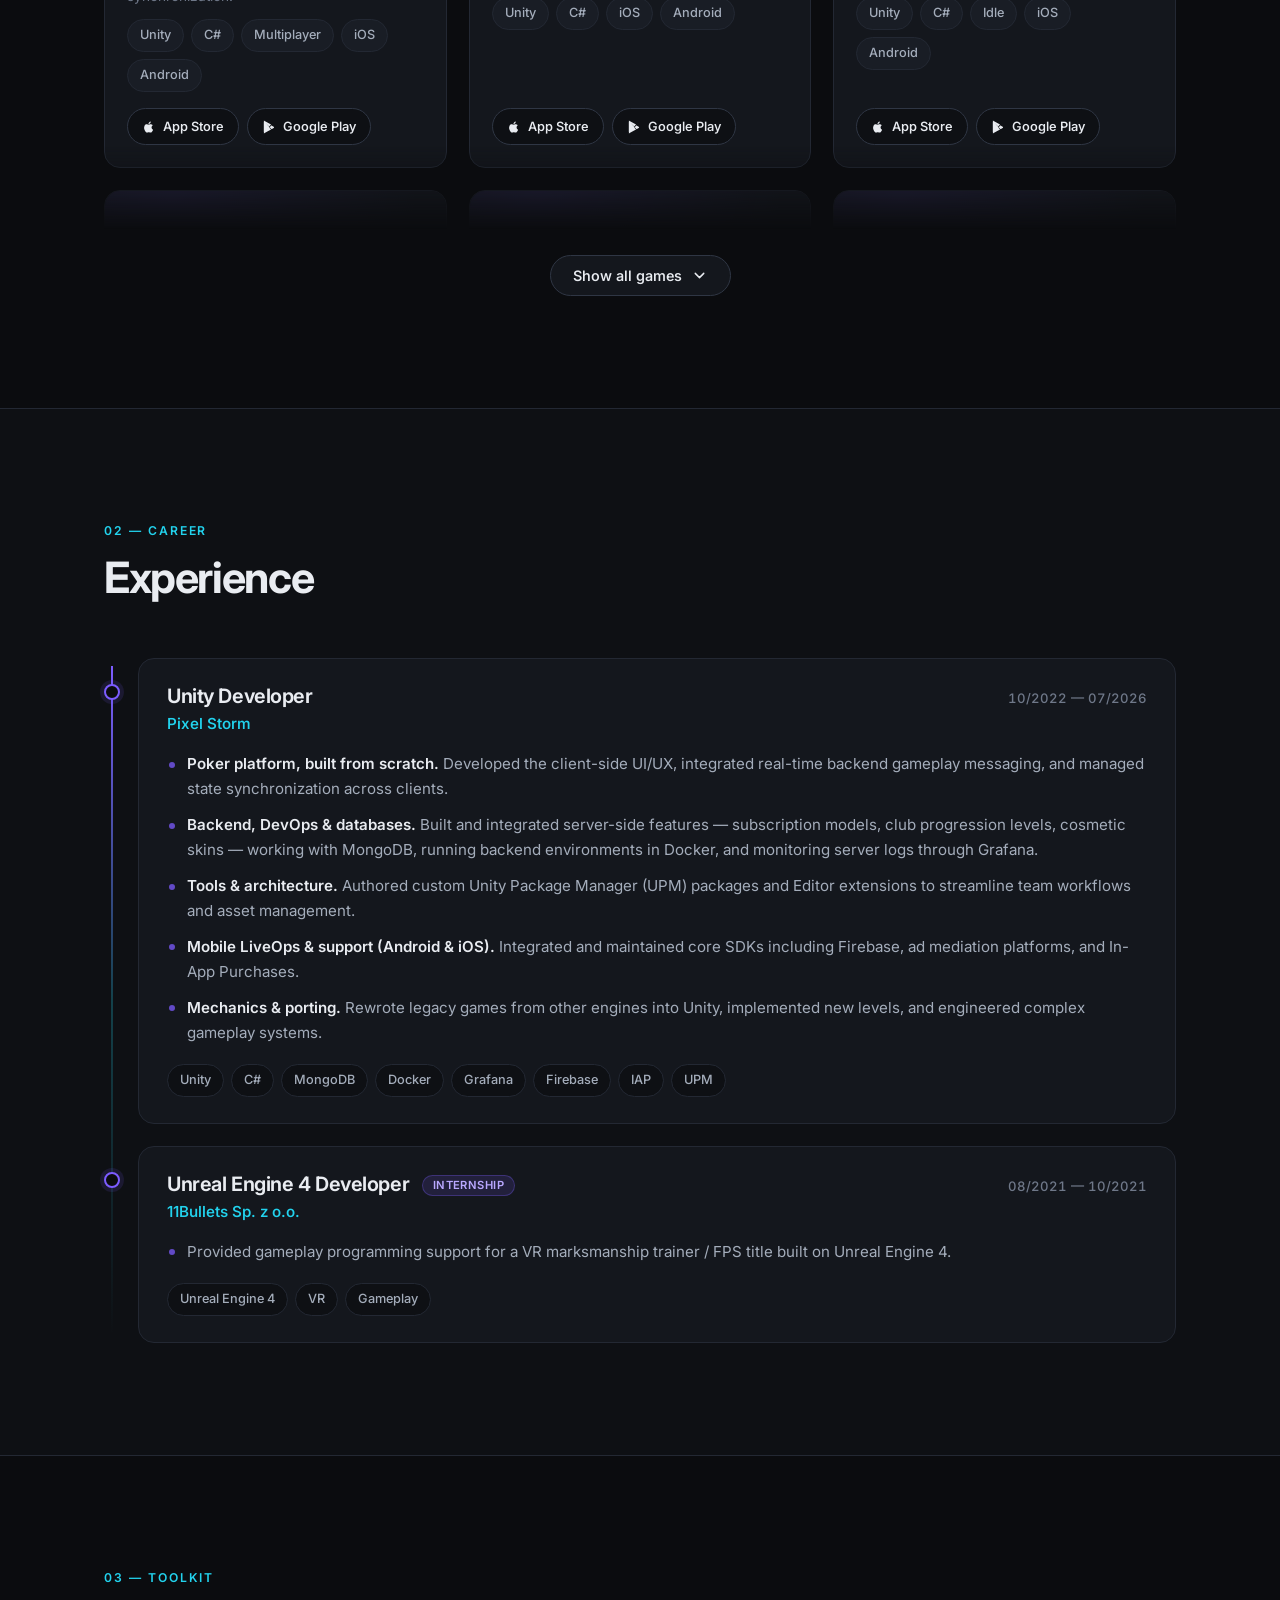
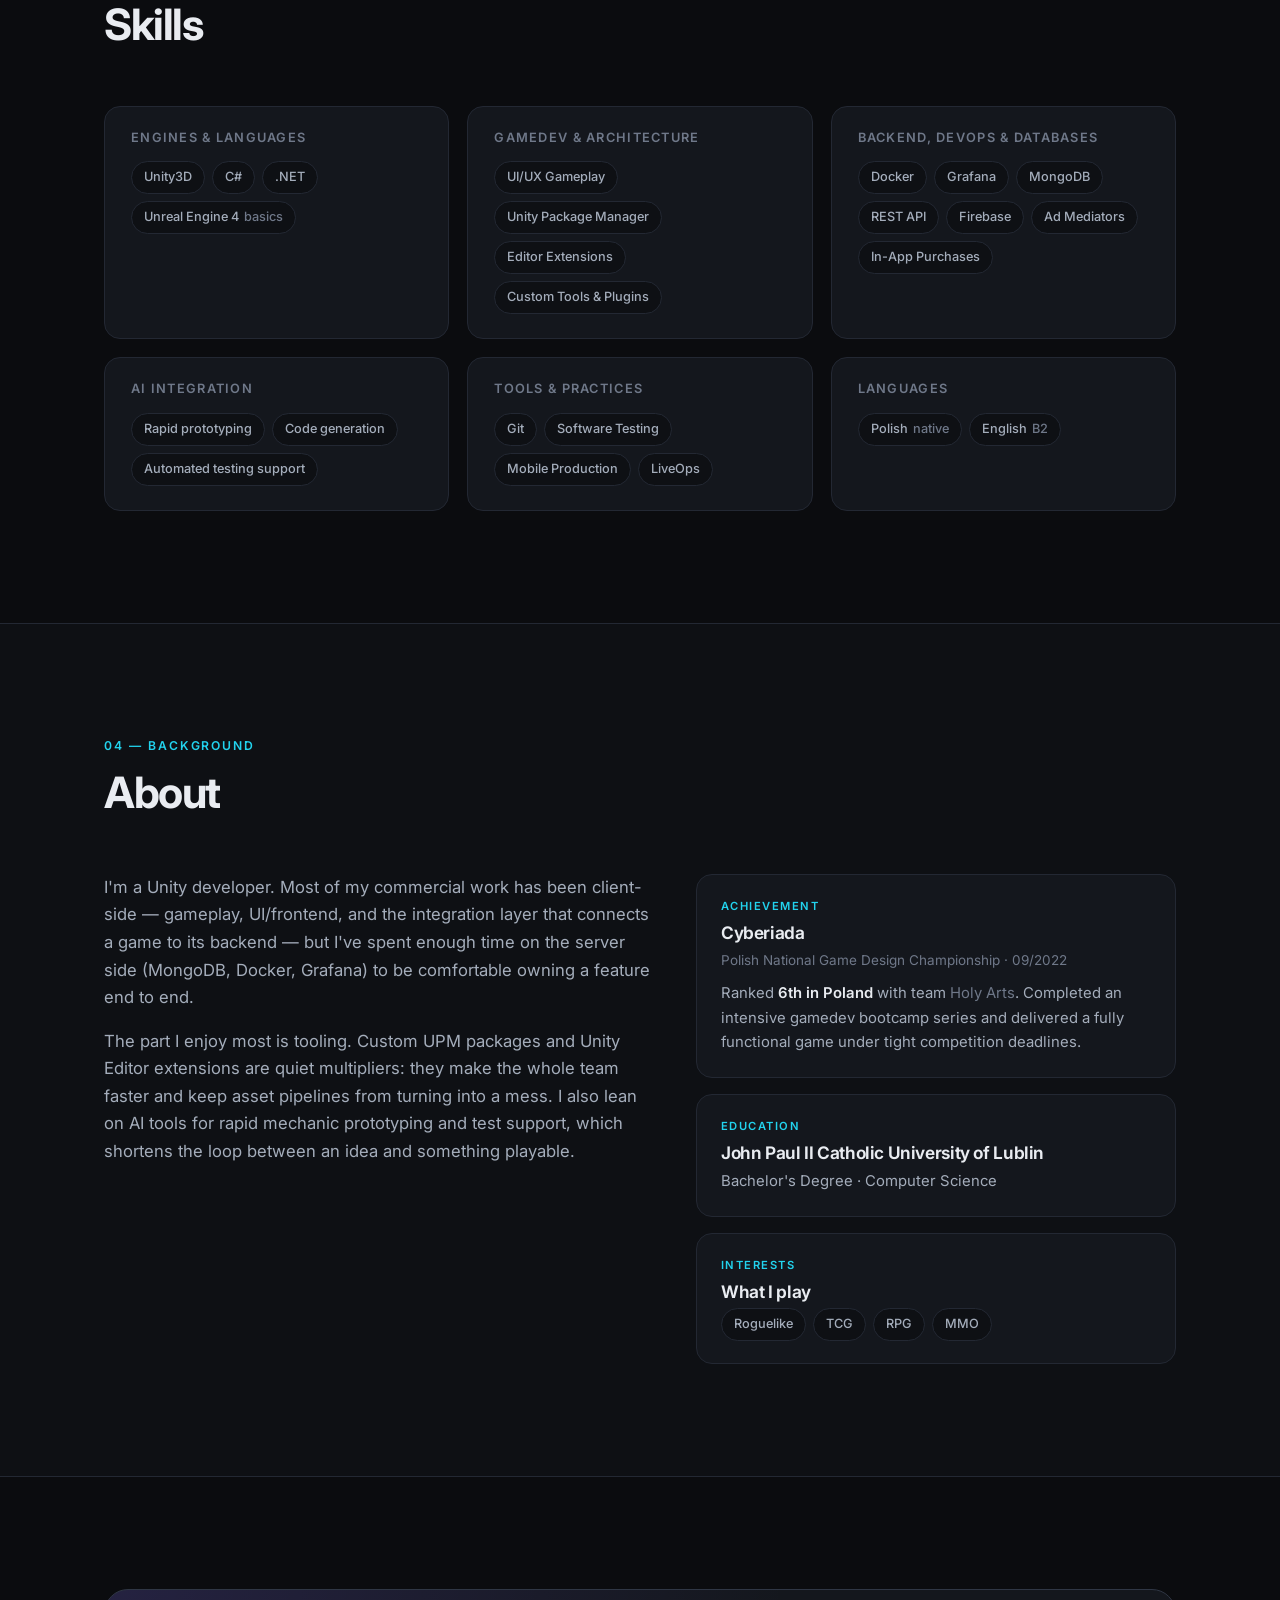
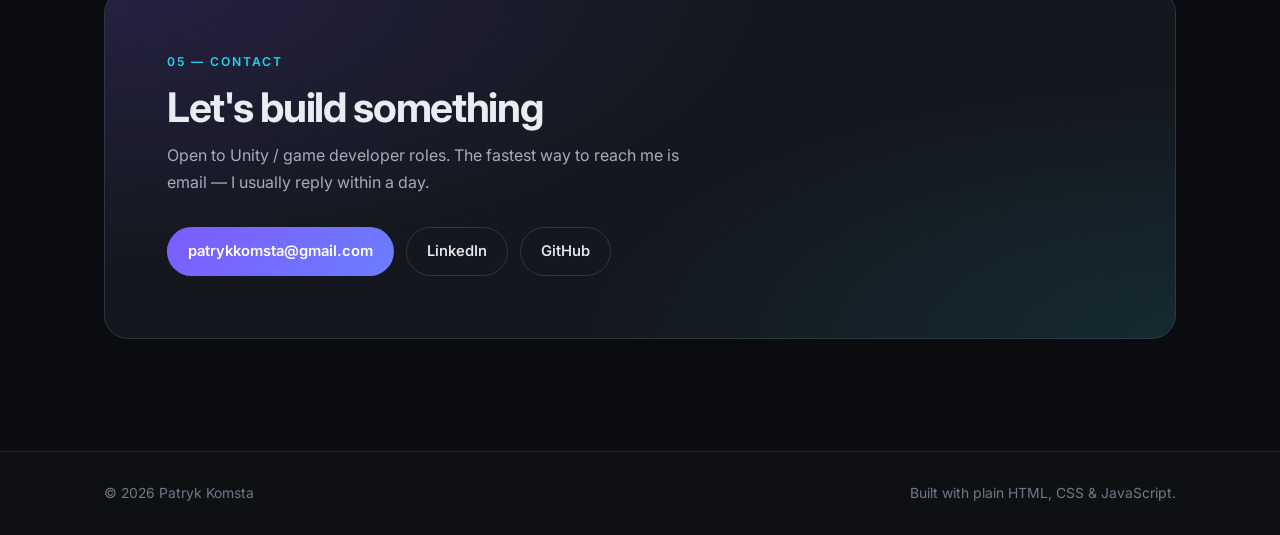
==== commit 7996e801: "feat: added ios app links, changed games list visibility" ====
--- a/index.html
+++ b/index.html
@@ -95,8 +95,17 @@
         </p>
       </header>
 
-      <div class="app-grid" id="appGrid">
-        <!-- Rendered from assets/js/apps.js -->
+      <div class="app-showcase is-collapsed" id="appShowcase">
+        <div class="app-grid" id="appGrid">
+          <!-- Rendered from assets/js/apps.js -->
+        </div>
+      </div>
+
+      <div class="showcase-toggle-wrap" id="showcaseToggleWrap" hidden>
+        <button class="showcase-toggle" id="showcaseToggle" type="button" aria-expanded="false" aria-controls="appGrid">
+          <span class="toggle-label">Show all games</span>
+          <svg class="toggle-chevron" viewBox="0 0 24 24" aria-hidden="true"><path d="M6 9l6 6 6-6"/></svg>
+        </button>
       </div>
 
       <p class="grid-empty" id="gridEmpty" hidden>
--- a/assets/css/styles.css
+++ b/assets/css/styles.css
@@ -352,11 +352,62 @@
 
 /* ── App showcase grid ──────────────────────────────────── */
 
+.app-showcase { position: relative; }
+
 .app-grid {
   display: grid;
   grid-template-columns: repeat(auto-fill, minmax(288px, 1fr));
   gap: 22px;
 }
+
+/* Collapsed: clip to a measured height (set by JS) and fade the peeking
+   row so it reads as "there's more below". */
+.app-showcase.is-collapsed.has-more .app-grid {
+  overflow: hidden;
+  -webkit-mask-image: linear-gradient(to bottom, #000 calc(100% - 84px), transparent 100%);
+          mask-image: linear-gradient(to bottom, #000 calc(100% - 84px), transparent 100%);
+}
+.app-showcase.has-more .app-grid {
+  transition: max-height .45s var(--ease);
+}
+
+.showcase-toggle-wrap {
+  display: flex;
+  justify-content: center;
+  margin-top: 26px;
+}
+.showcase-toggle {
+  display: inline-flex;
+  align-items: center;
+  gap: 9px;
+  padding: 11px 22px;
+  border-radius: var(--radius-pill);
+  border: 1px solid var(--border-hi);
+  background: var(--surface);
+  color: var(--text);
+  font-family: inherit;
+  font-size: .9rem;
+  font-weight: 550;
+  cursor: pointer;
+  transition: transform .2s var(--ease), background .2s var(--ease),
+              border-color .2s var(--ease), box-shadow .2s var(--ease);
+}
+.showcase-toggle:hover {
+  transform: translateY(-2px);
+  background: var(--surface-hi);
+  border-color: #3a4354;
+  box-shadow: var(--shadow);
+}
+.toggle-chevron {
+  width: 17px; height: 17px;
+  fill: none;
+  stroke: currentColor;
+  stroke-width: 2;
+  stroke-linecap: round;
+  stroke-linejoin: round;
+  transition: transform .3s var(--ease);
+}
+.showcase-toggle[aria-expanded="true"] .toggle-chevron { transform: rotate(180deg); }
 
 .app-card {
   display: flex;
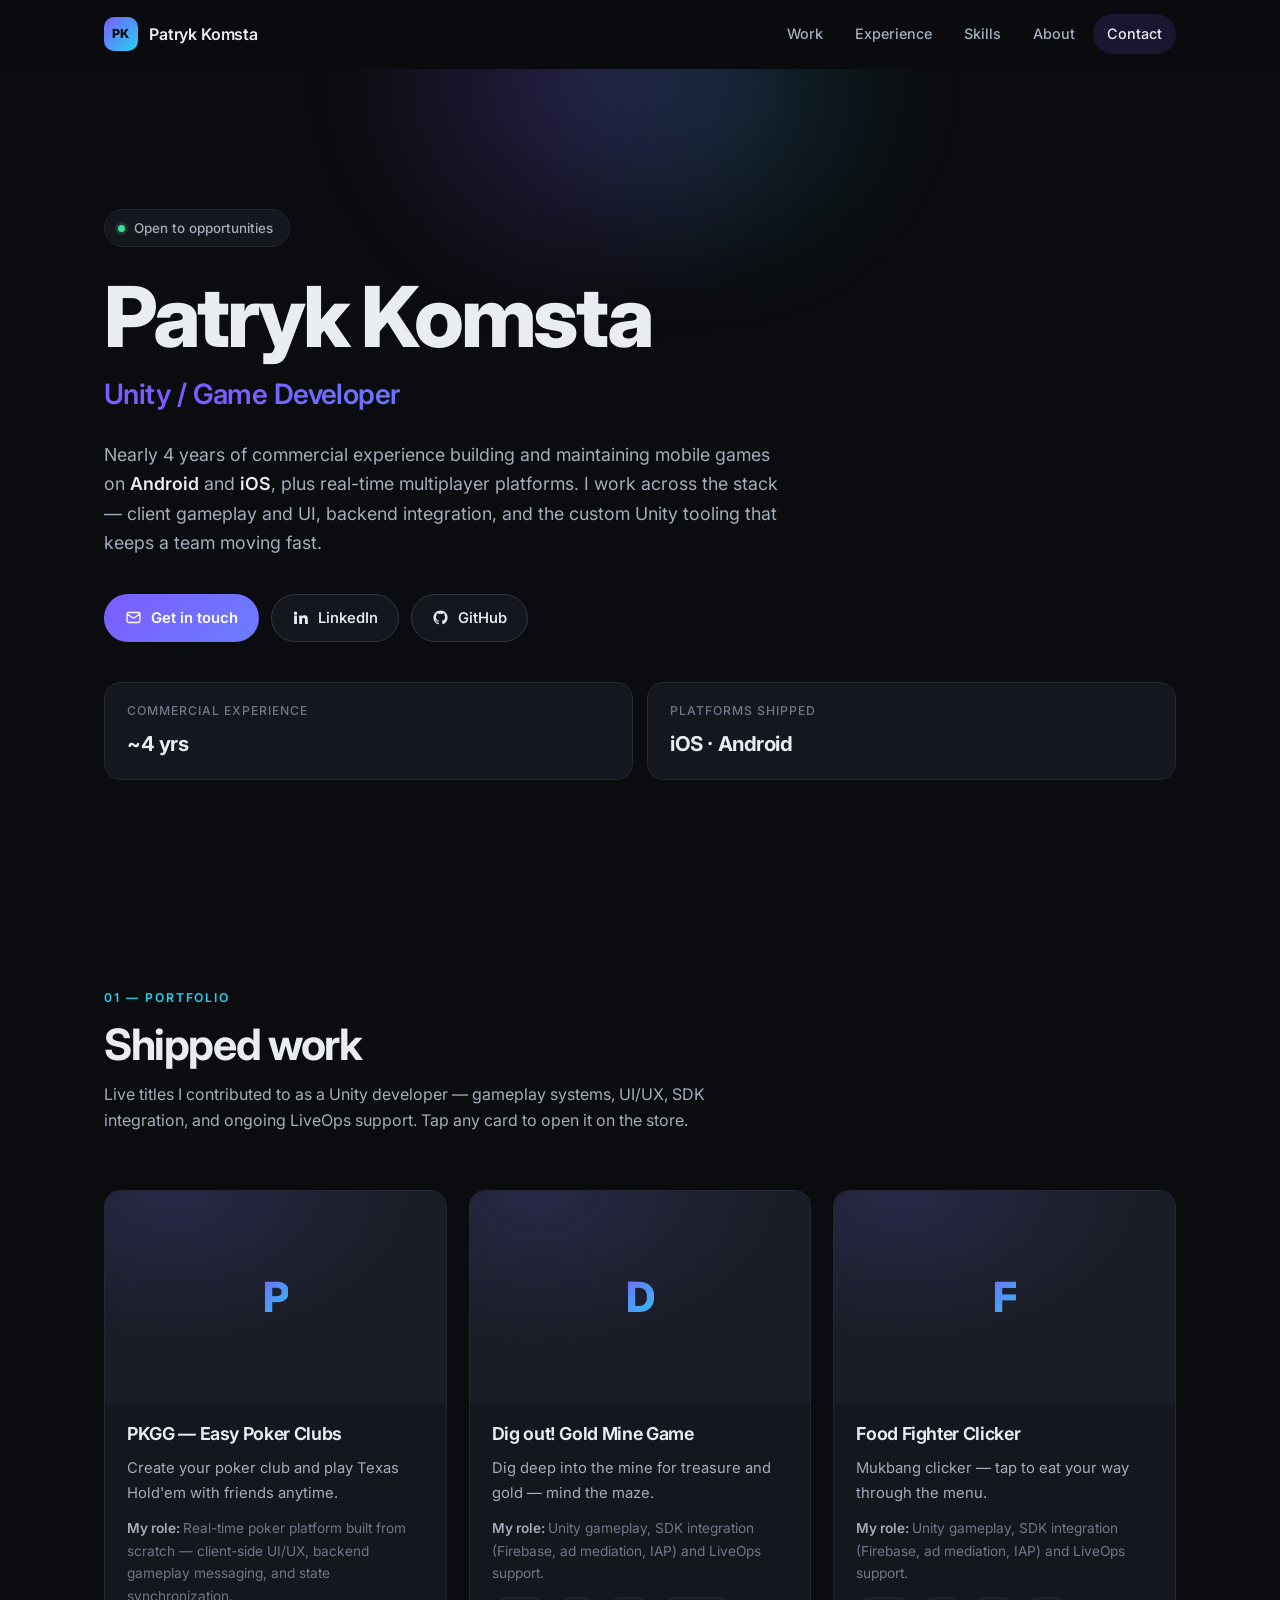
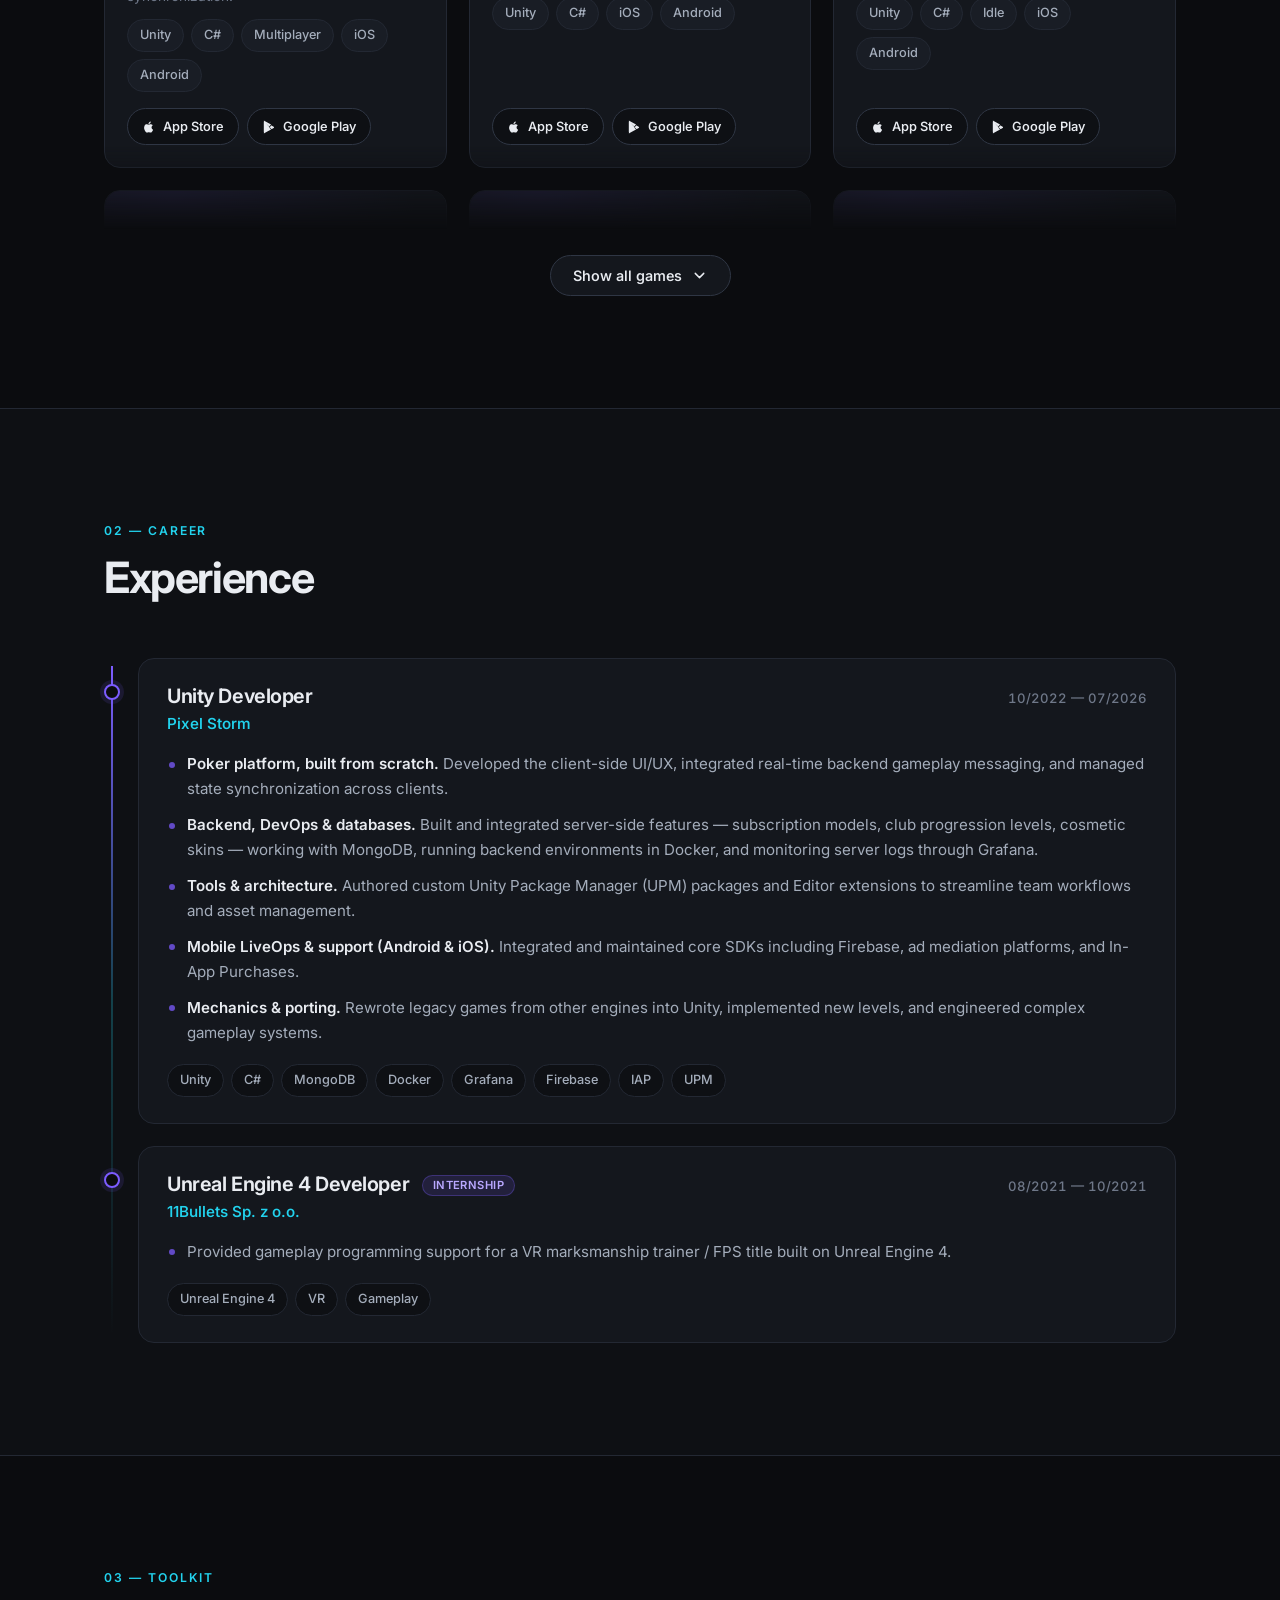
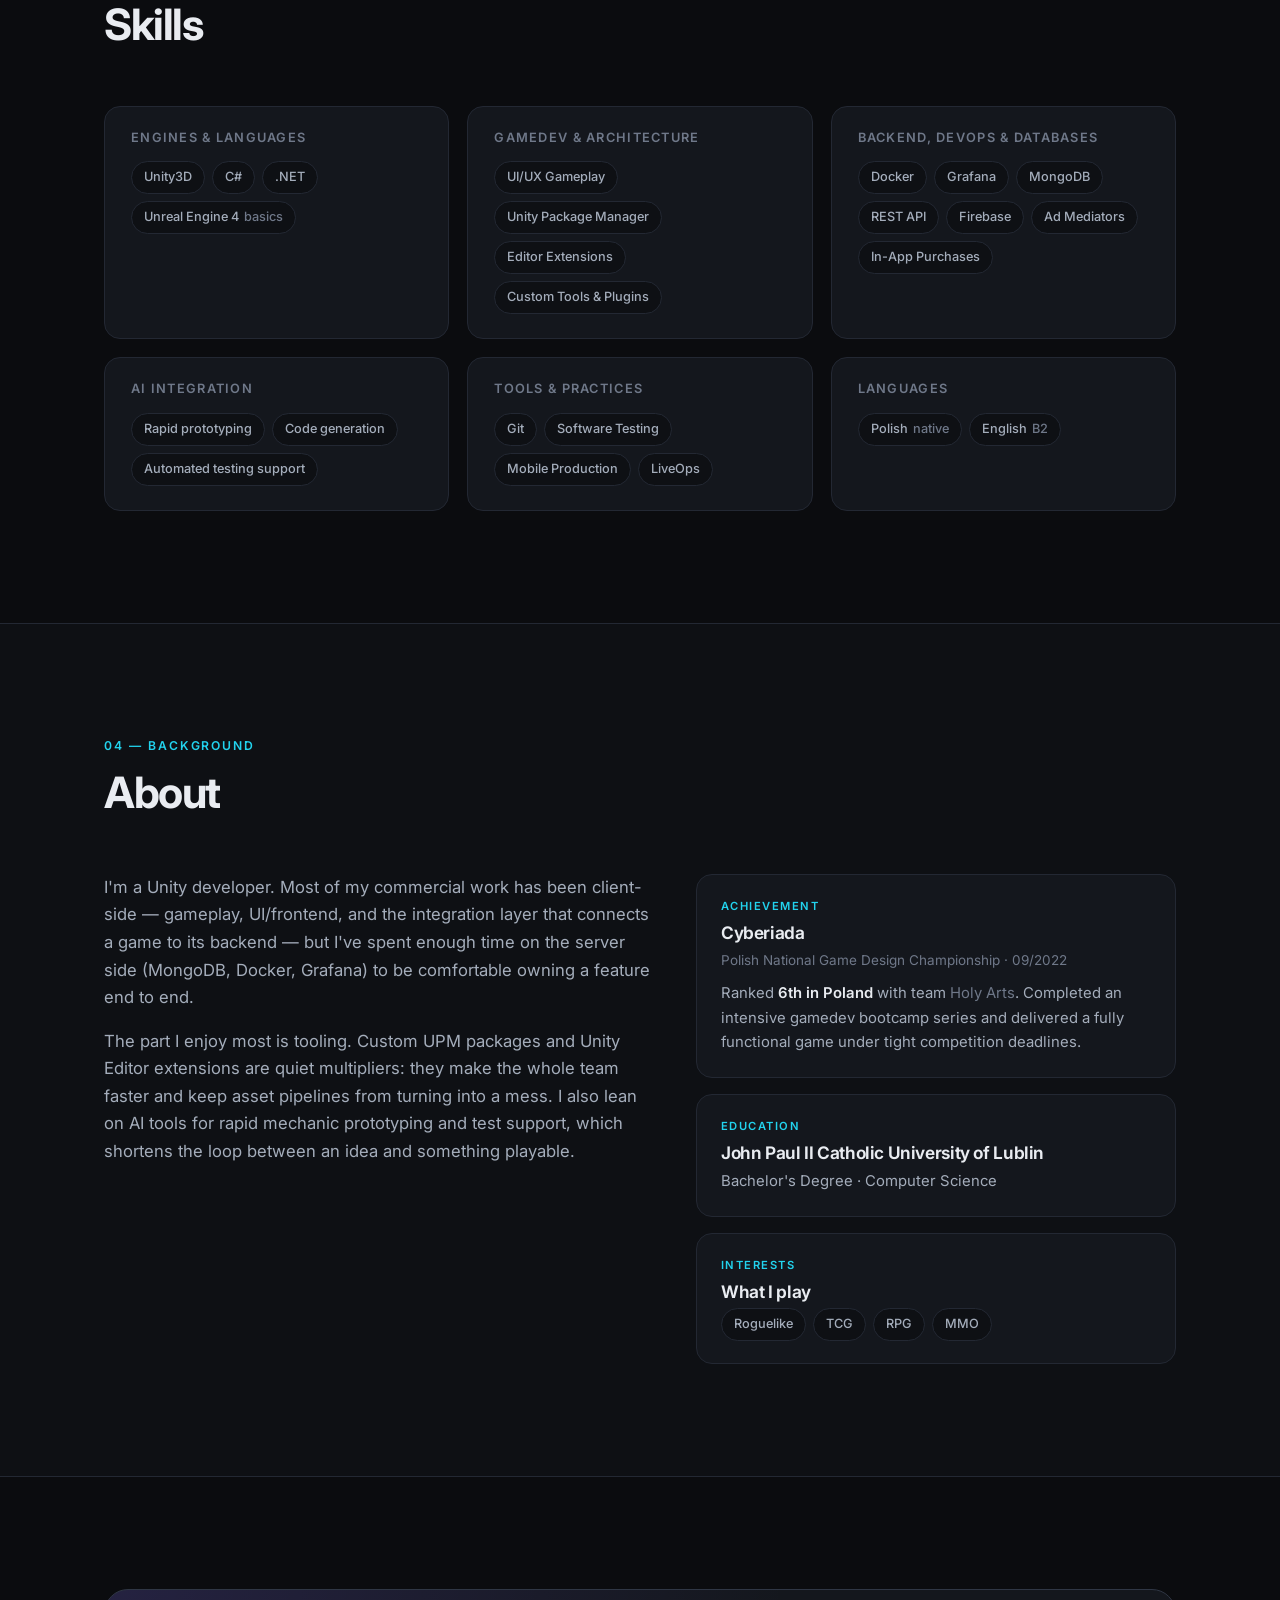
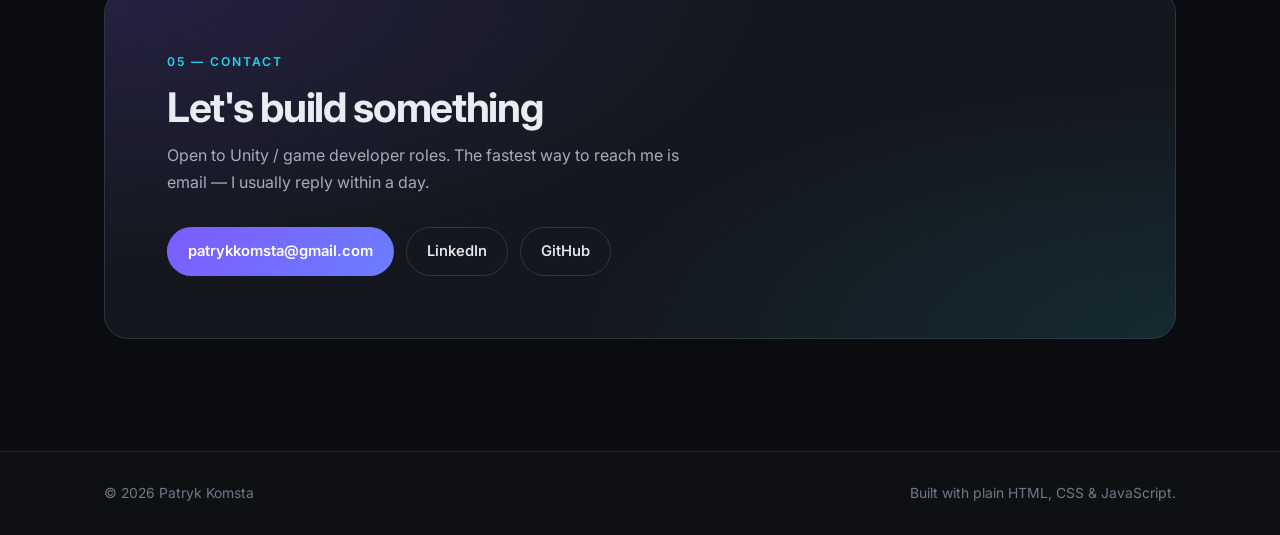
==== commit 37f6ed49: "chore: removed entry from the hero" ====
--- a/index.html
+++ b/index.html
@@ -78,7 +78,6 @@
       <dl class="stats reveal">
         <div class="stat"><dt>Commercial experience</dt><dd>~4 yrs</dd></div>
         <div class="stat"><dt>Platforms shipped</dt><dd>iOS · Android</dd></div>
-        <div class="stat"><dt>Cyberiada nationals</dt><dd>6th in Poland</dd></div>
       </dl>
     </div>
   </section>
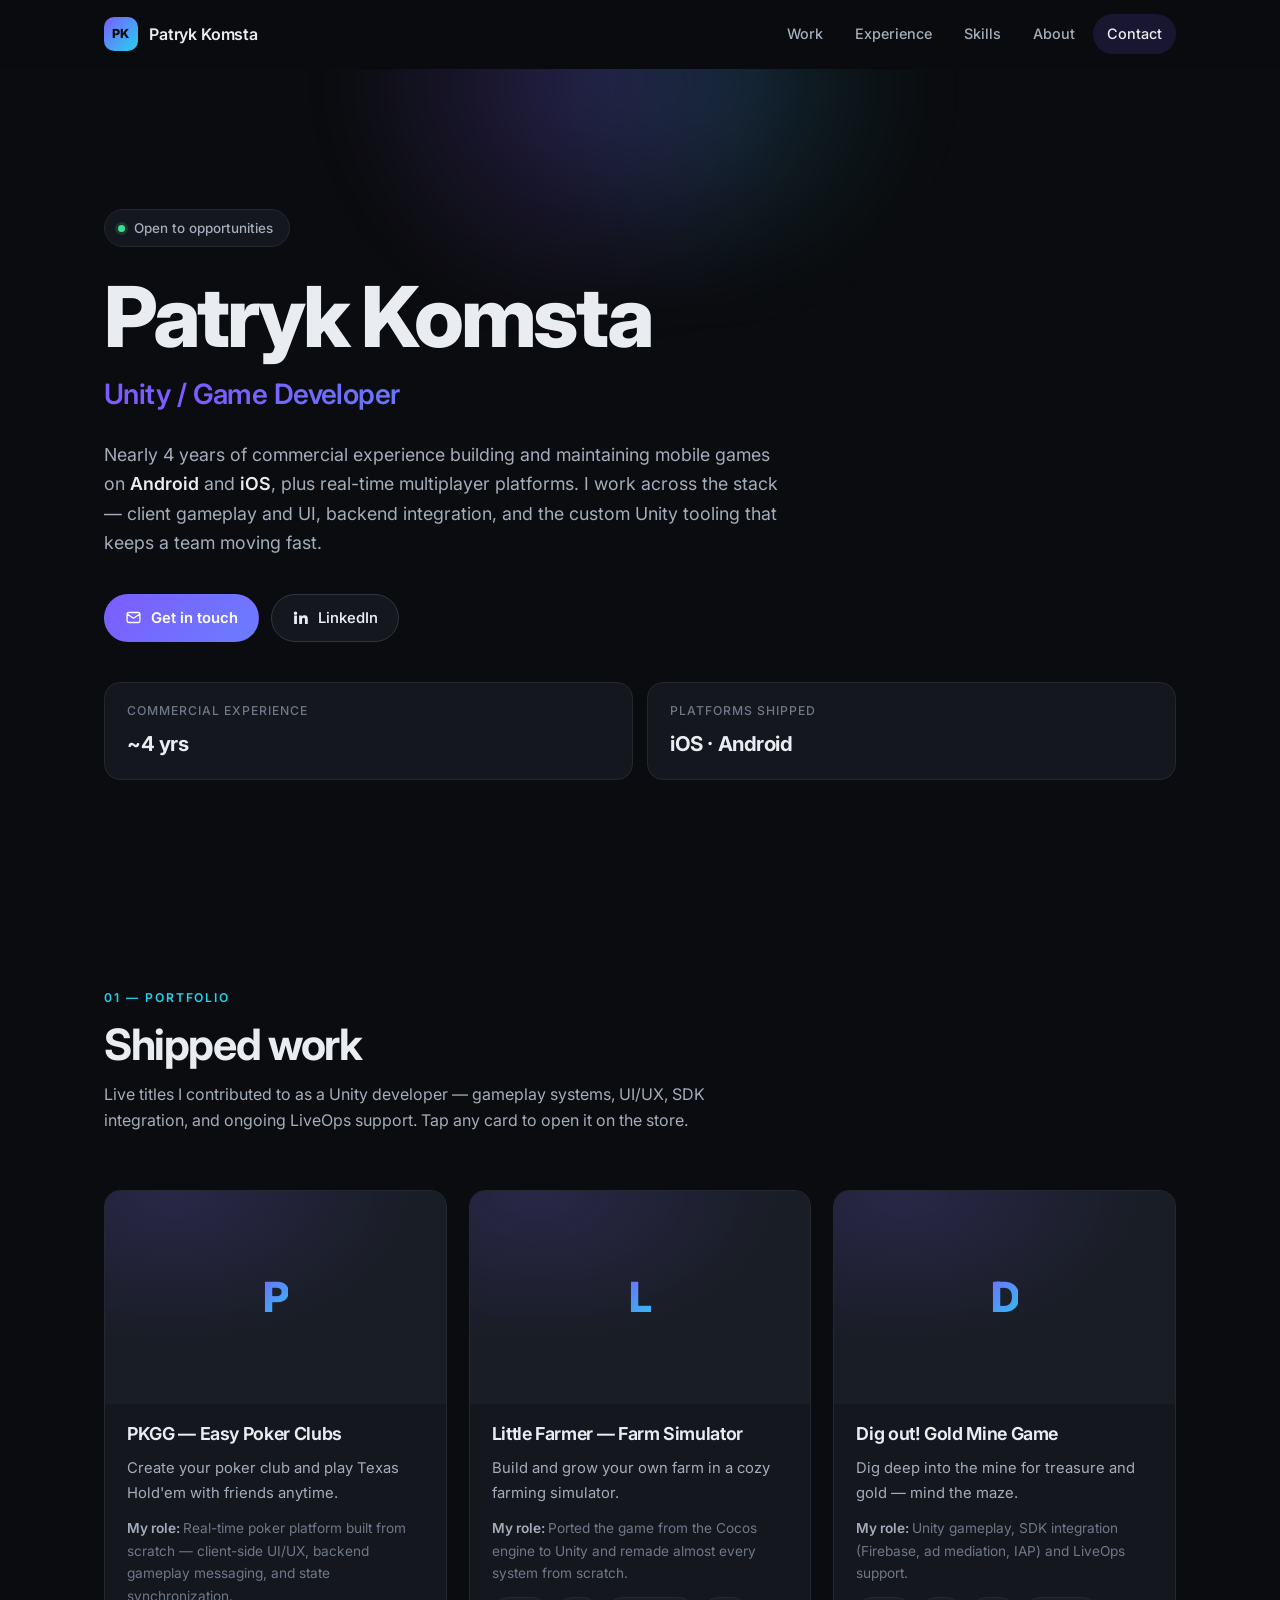
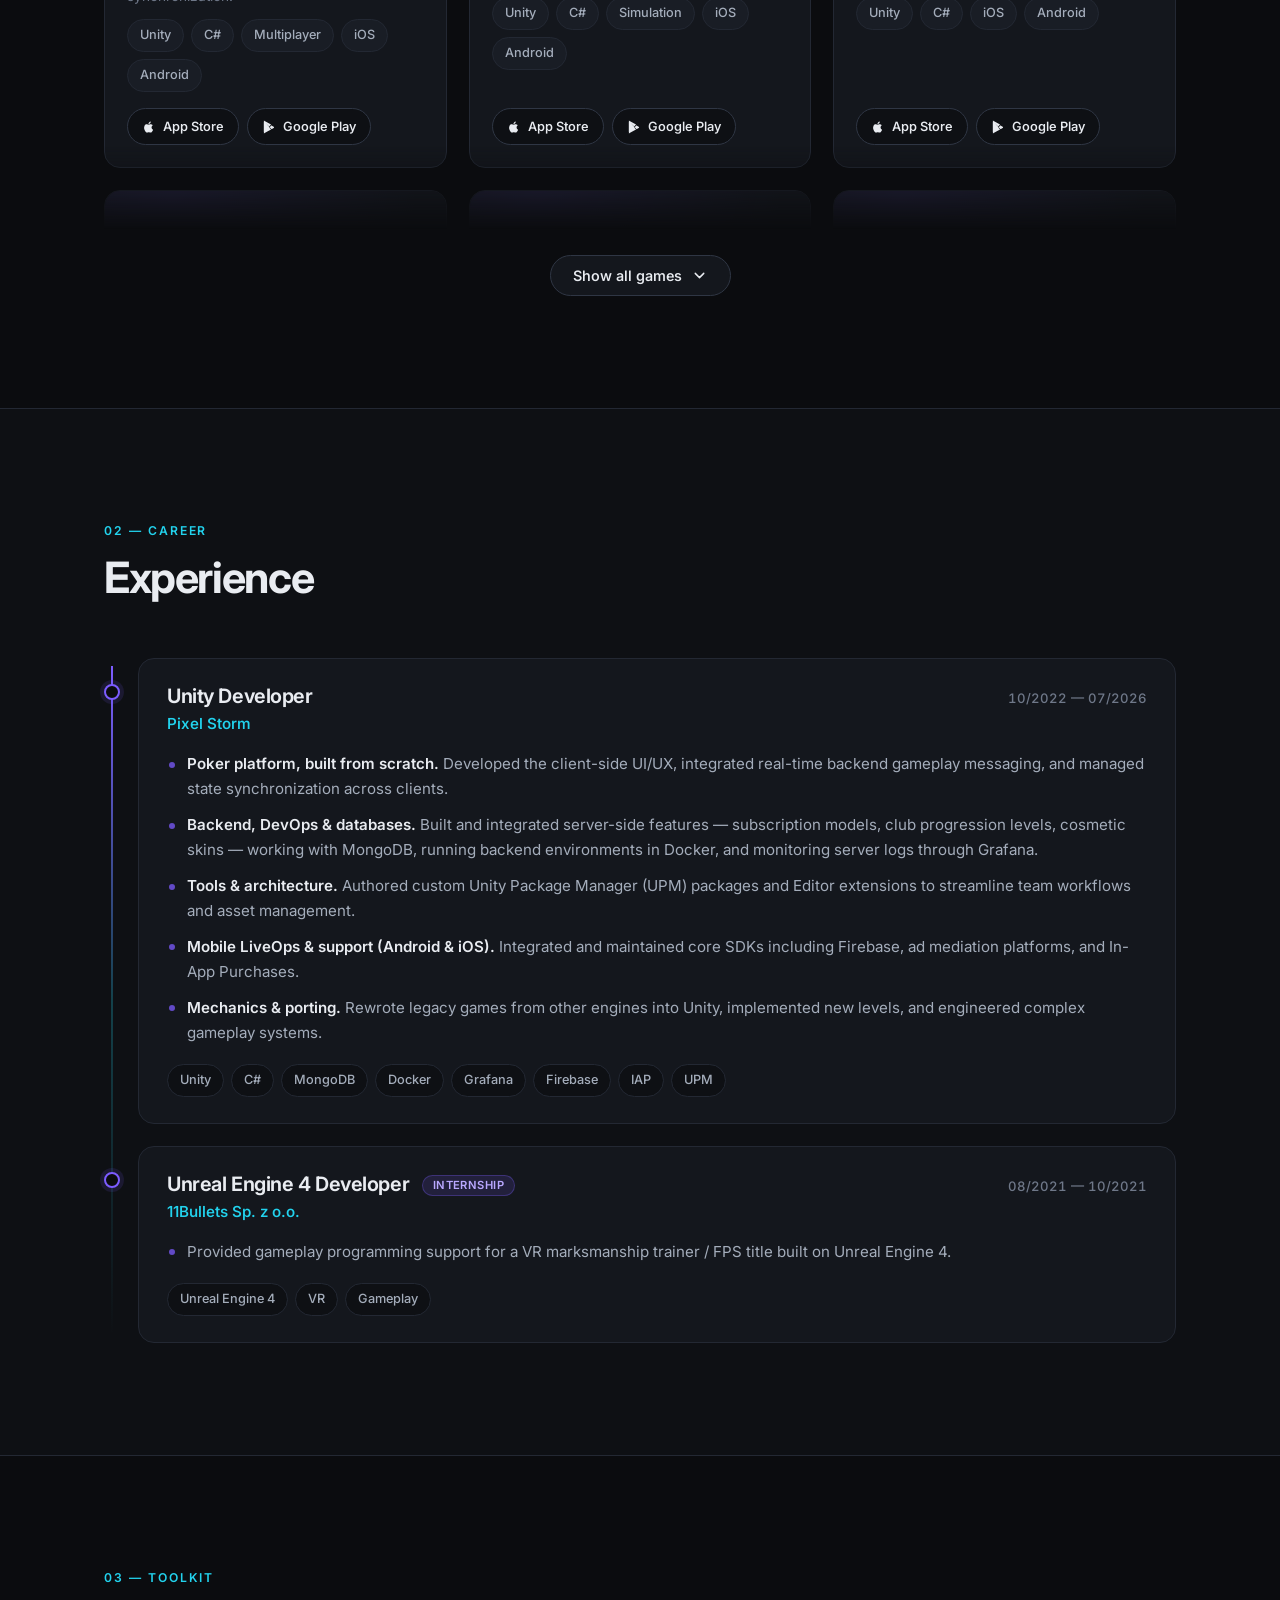
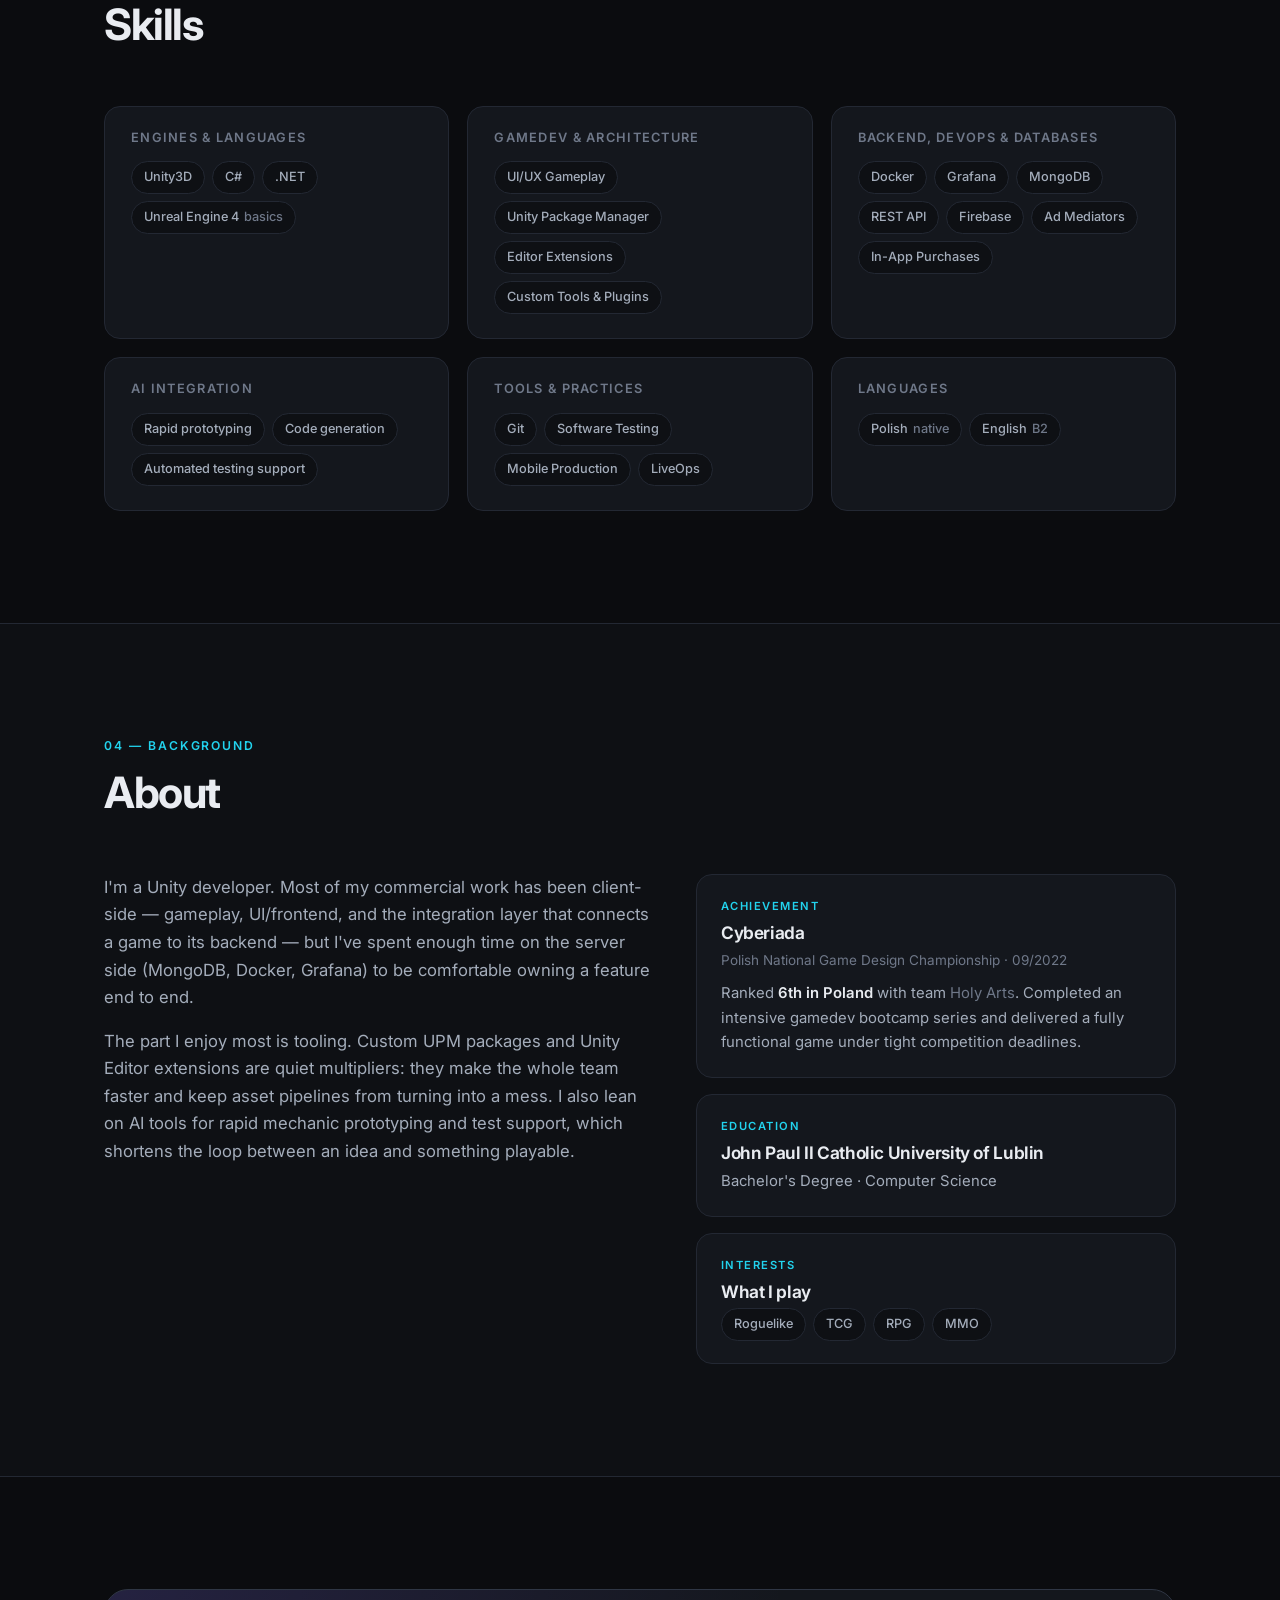
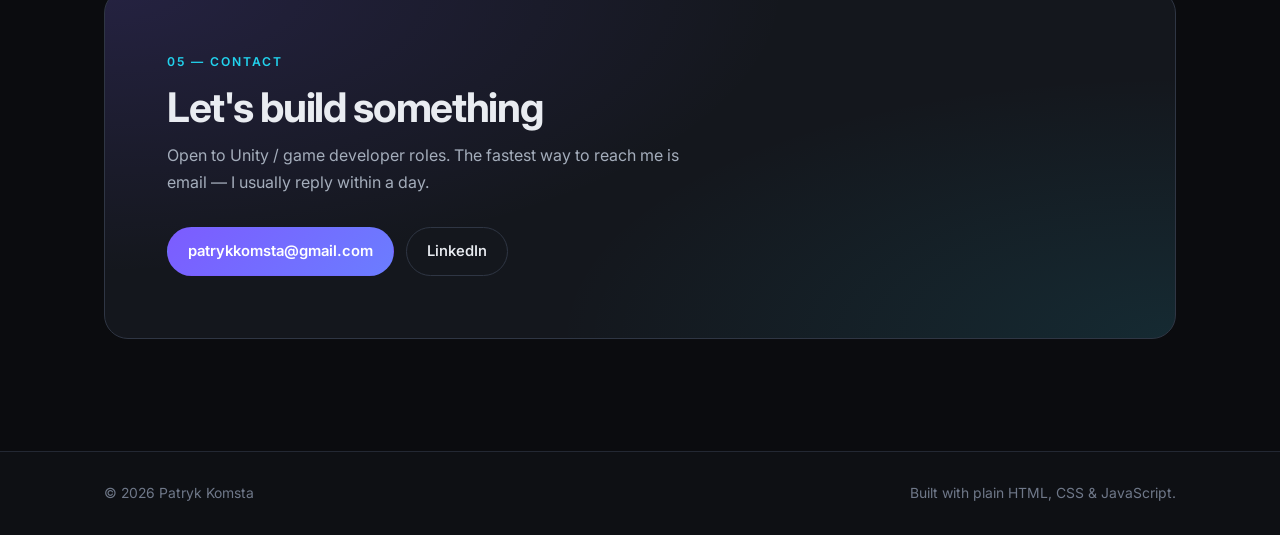
==== commit 3a649866: "chore: removed github button" ====
--- a/index.html
+++ b/index.html
@@ -69,10 +69,6 @@
           <svg class="glyph" viewBox="0 0 24 24" aria-hidden="true"><path d="M4.98 3.5a2.5 2.5 0 11-.02 5 2.5 2.5 0 01.02-5zM3 9h4v12H3zM10 9h3.8v1.7h.05A4.2 4.2 0 0117.6 8.7c4 0 4.7 2.5 4.7 5.9V21h-4v-5.6c0-1.4 0-3.1-1.9-3.1s-2.2 1.5-2.2 3V21h-4z"/></svg>
           LinkedIn
         </a>
-        <a class="btn" href="https://github.com/pkomsta" target="_blank" rel="noopener noreferrer">
-          <svg class="glyph" viewBox="0 0 24 24" aria-hidden="true"><path d="M12 2a10 10 0 00-3.16 19.49c.5.09.68-.22.68-.48v-1.7c-2.78.6-3.37-1.34-3.37-1.34-.45-1.16-1.1-1.47-1.1-1.47-.91-.62.07-.6.07-.6 1 .07 1.53 1.03 1.53 1.03.9 1.53 2.36 1.09 2.94.83.09-.65.35-1.09.63-1.34-2.22-.25-4.55-1.11-4.55-4.94 0-1.09.39-1.98 1.03-2.68-.1-.25-.45-1.27.1-2.64 0 0 .84-.27 2.75 1.02a9.5 9.5 0 015 0c1.91-1.29 2.75-1.02 2.75-1.02.55 1.37.2 2.39.1 2.64.64.7 1.03 1.59 1.03 2.68 0 3.84-2.34 4.68-4.57 4.93.36.31.68.92.68 1.85v2.74c0 .27.18.58.69.48A10 10 0 0012 2z"/></svg>
-          GitHub
-        </a>
       </div>
 
       <dl class="stats reveal">
@@ -297,7 +293,6 @@
         <div class="cta-row">
           <a class="btn btn-primary" href="mailto:patrykkomsta@gmail.com">patrykkomsta@gmail.com</a>
           <a class="btn" href="https://www.linkedin.com/in/patryk-komsta-7942a824a" target="_blank" rel="noopener noreferrer">LinkedIn</a>
-          <a class="btn" href="https://github.com/pkomsta" target="_blank" rel="noopener noreferrer">GitHub</a>
         </div>
       </div>
     </div>
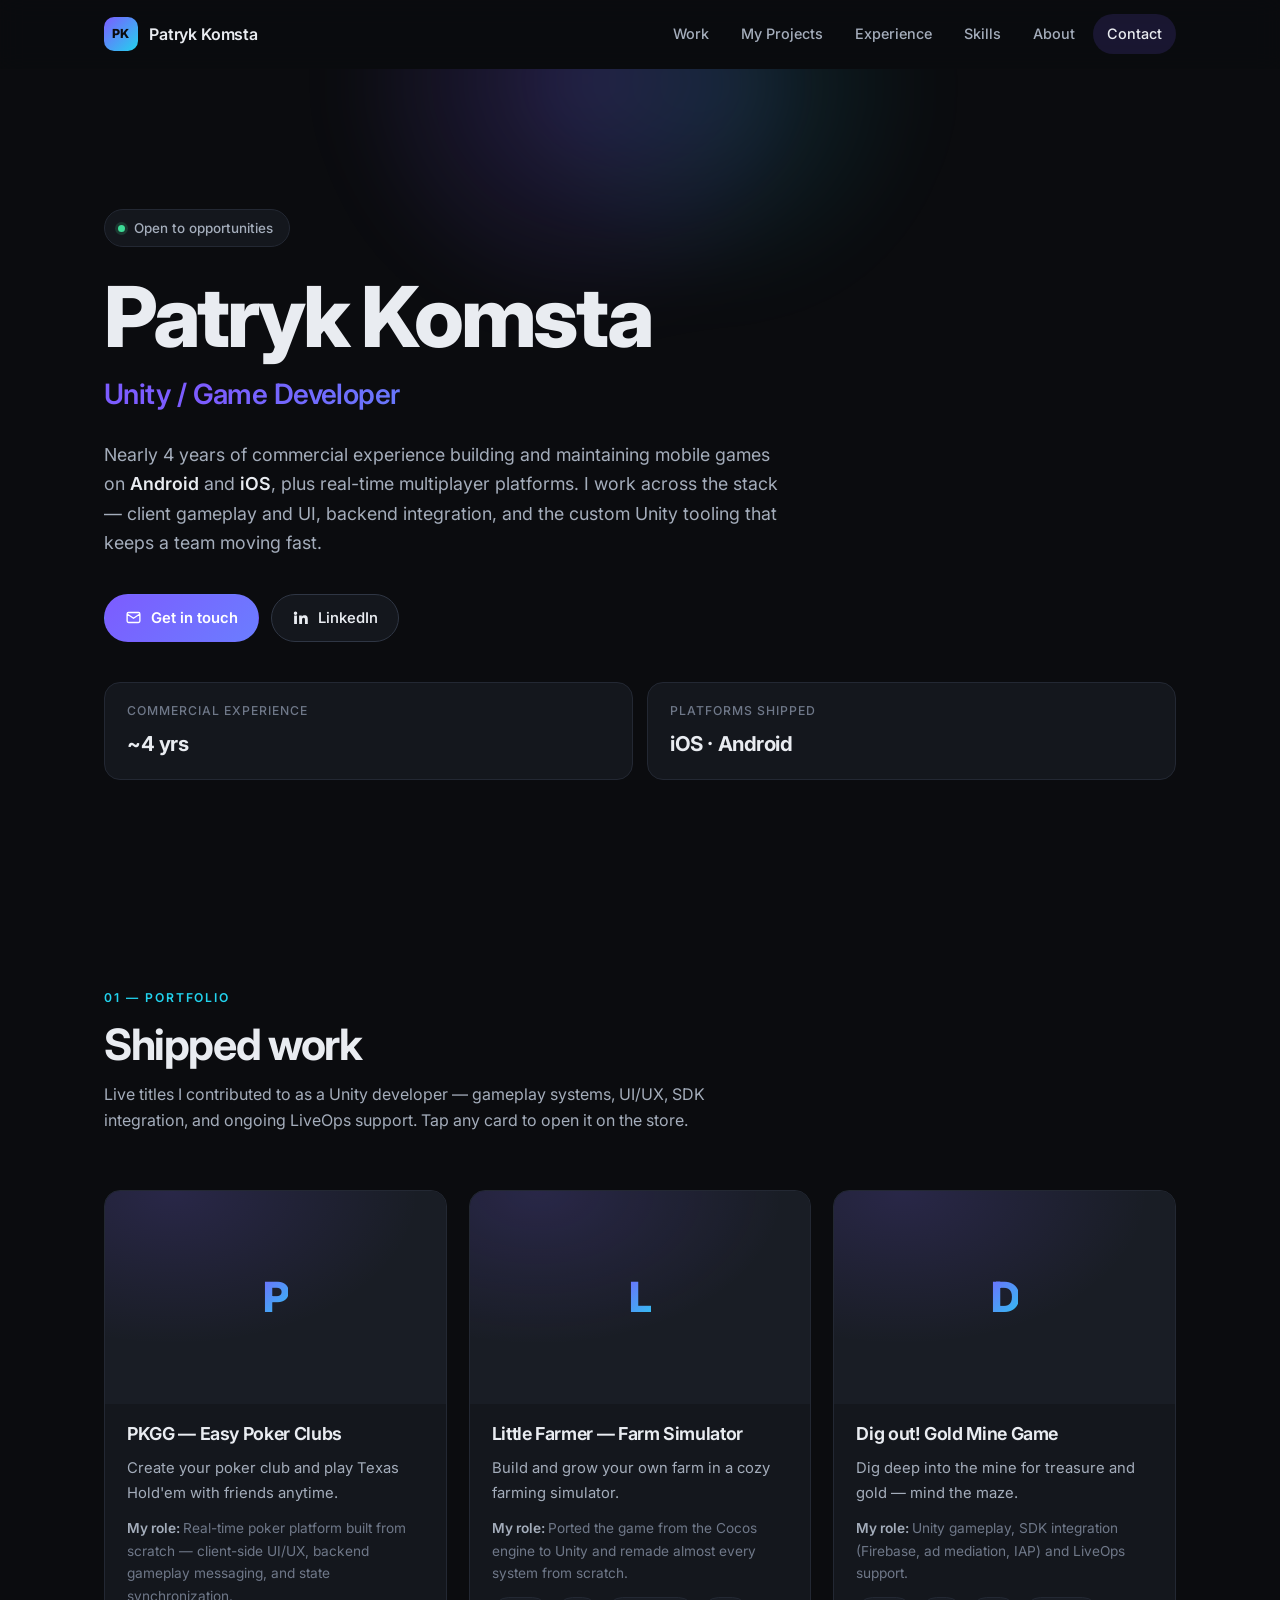
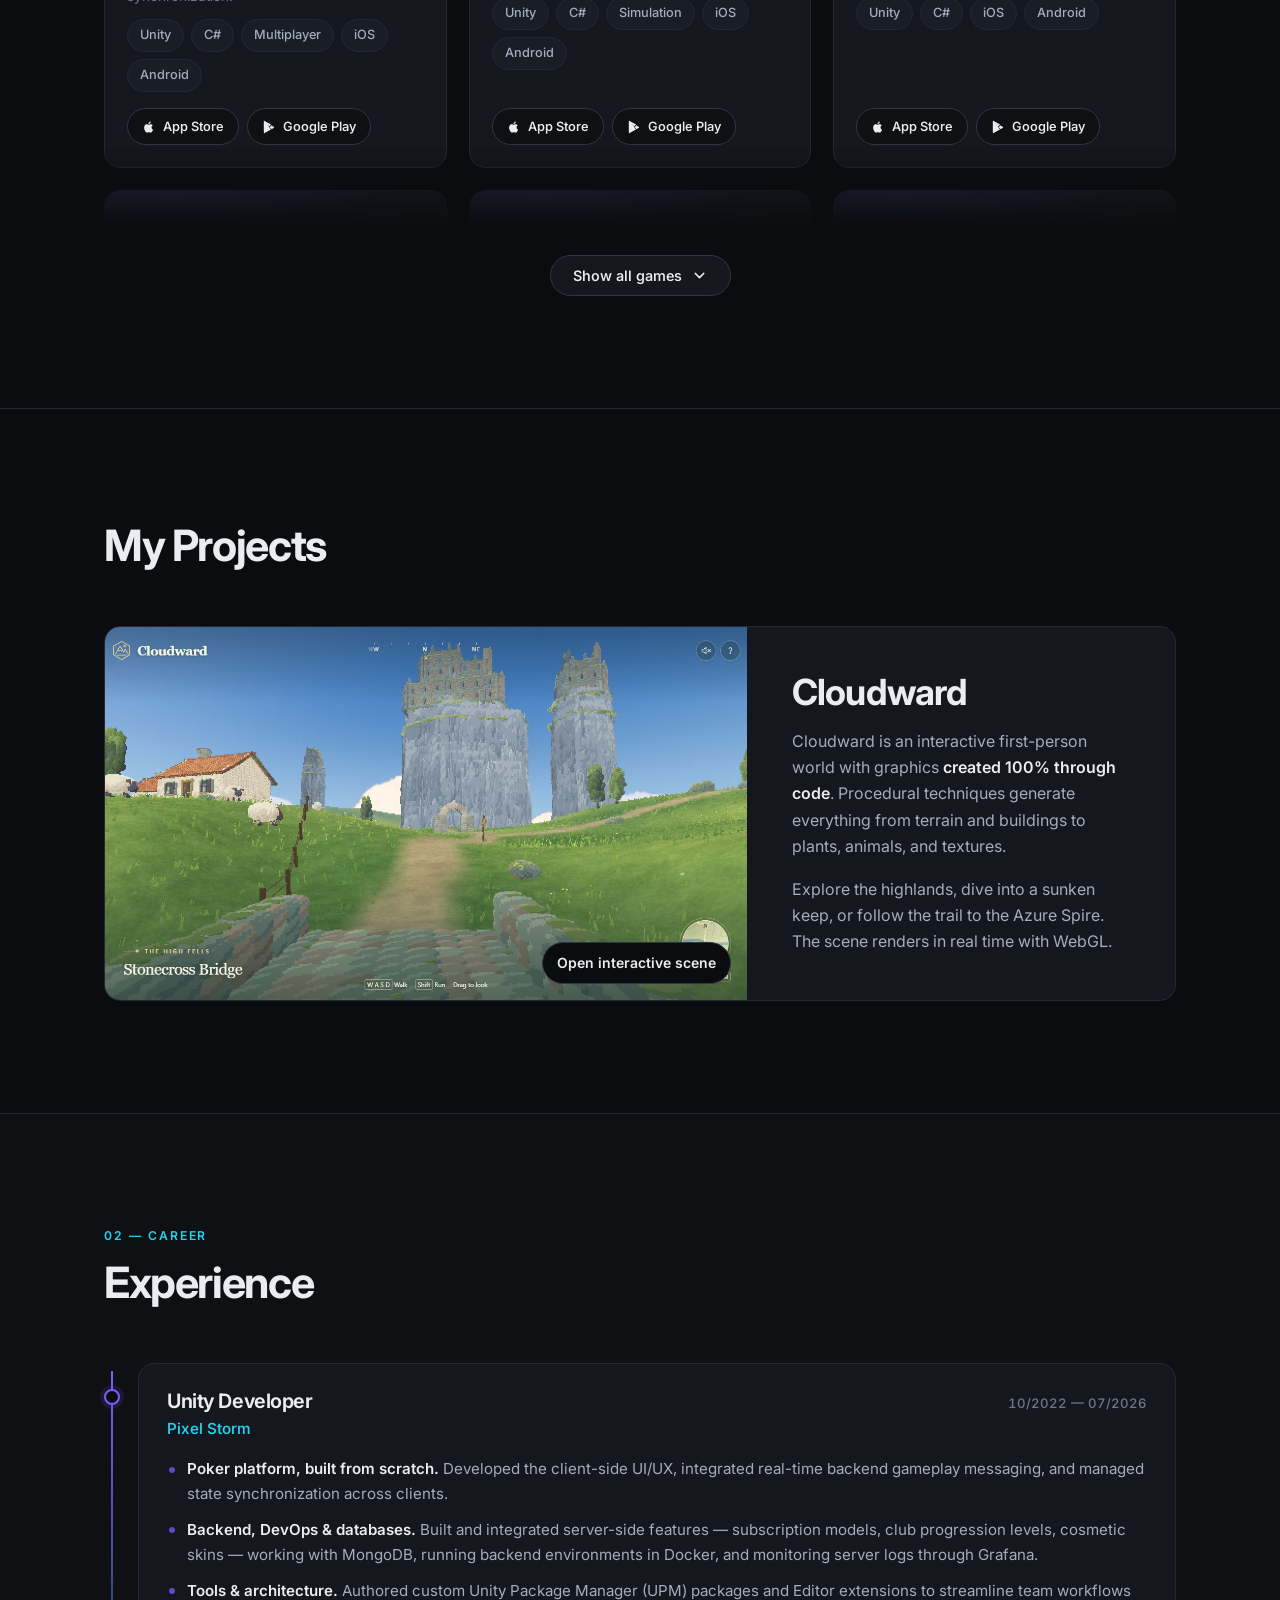
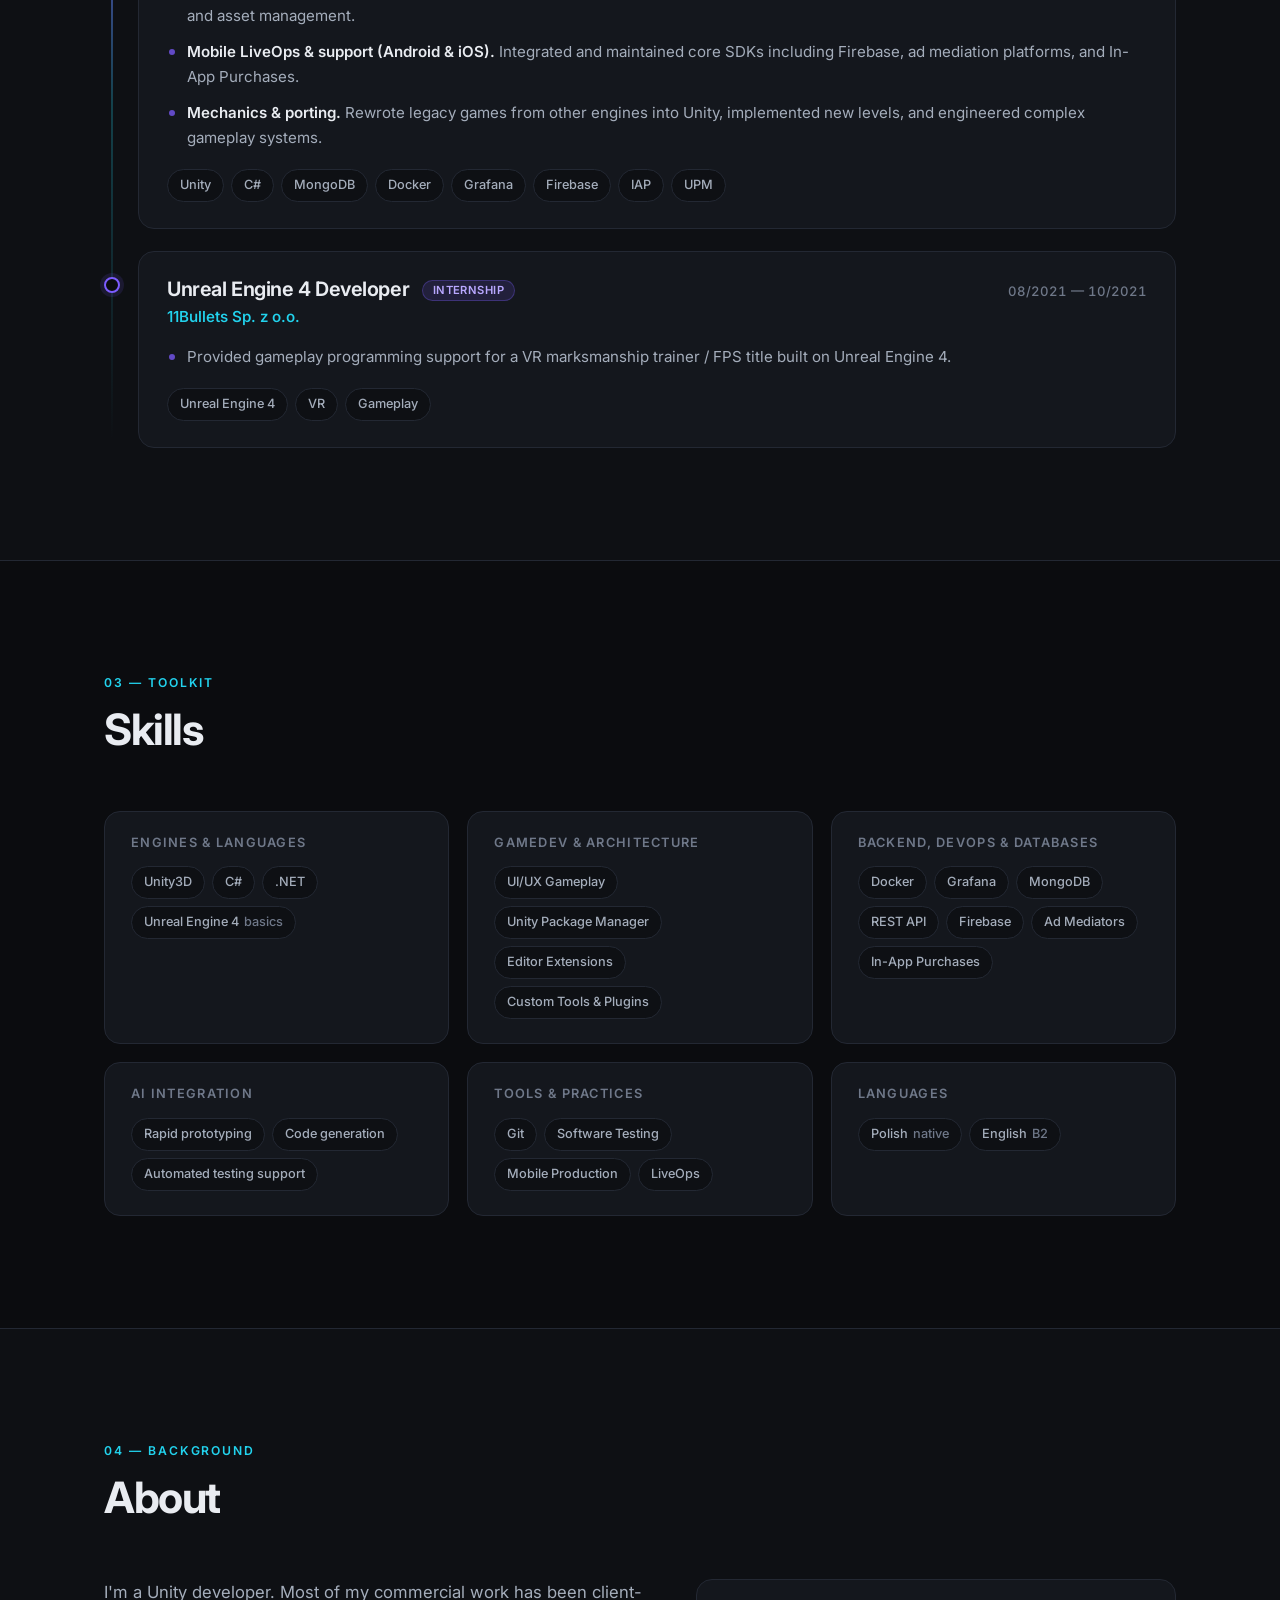
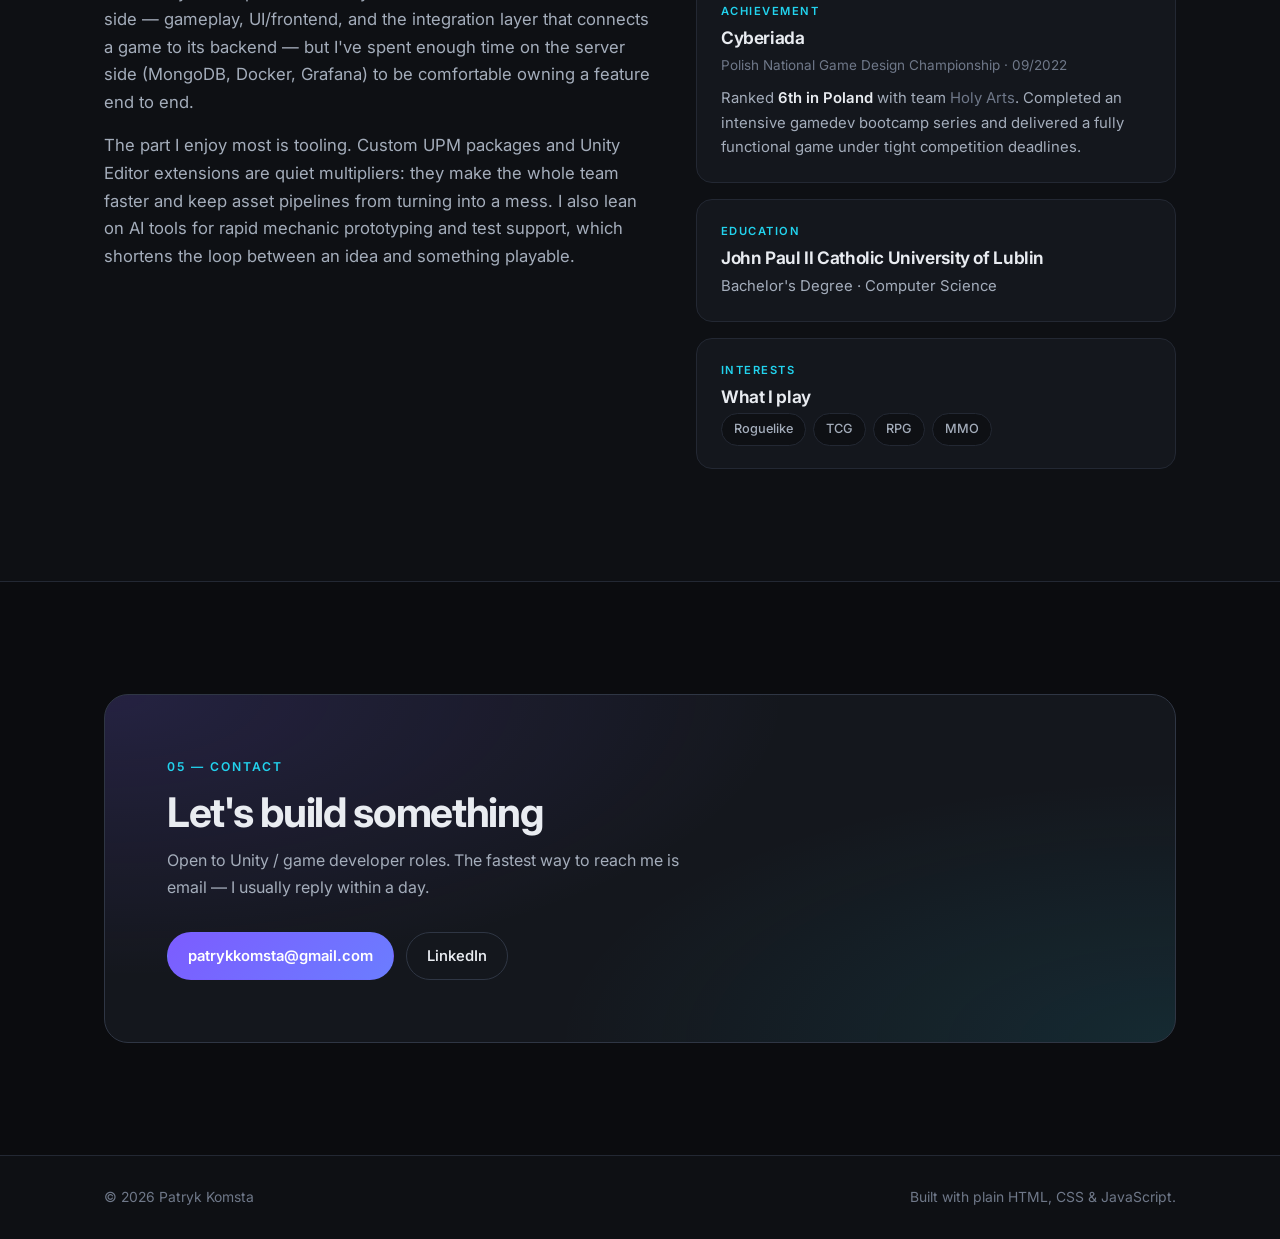
==== commit 5094df26: "feat: added new section, added cloudward project" ====
--- a/index.html
+++ b/index.html
@@ -30,6 +30,7 @@
     </a>
     <nav class="nav" aria-label="Section navigation">
       <a href="#work">Work</a>
+      <a href="#projects">My Projects</a>
       <a href="#experience">Experience</a>
       <a href="#skills">Skills</a>
       <a href="#about">About</a>
@@ -109,6 +110,31 @@
     </div>
   </section>
 
+  <!-- ── Personal projects ────────────────────────────────── -->
+  <section class="section projects" id="projects" aria-labelledby="projectsTitle">
+    <div class="wrap">
+      <header class="section-head">
+        <h2 id="projectsTitle">My Projects</h2>
+      </header>
+
+      <article class="project-card">
+        <a class="project-preview" href="projects/cloudward/index.html" aria-label="Open the interactive Cloudward scene">
+          <img src="projects/cloudward/preview.jpg" width="1280" height="720" loading="lazy" decoding="async"
+               alt="A stone bridge and grassy trail lead towards hilltop ruins in Cloudward">
+          <span class="project-action">Open interactive scene</span>
+        </a>
+        <div class="project-body">
+          <h3>Cloudward</h3>
+          <p>
+            Cloudward is an interactive first-person world with graphics <strong>created 100% through code</strong>.
+            Procedural techniques generate everything from terrain and buildings to plants, animals, and textures.
+          </p>
+          <p>Explore the highlands, dive into a sunken keep, or follow the trail to the Azure Spire. The scene renders in real time with WebGL.</p>
+        </div>
+      </article>
+    </div>
+  </section>
+
   <!-- ── Experience ───────────────────────────────────────── -->
   <section class="section section-alt" id="experience">
     <div class="wrap">
--- a/assets/css/styles.css
+++ b/assets/css/styles.css
@@ -536,6 +536,59 @@
   white-space: nowrap;
 }
 .app-body .chip { background: var(--surface-hi); }
+
+/* ── Personal projects ─────────────────────────────────── */
+
+.projects { border-top: 1px solid var(--border); }
+
+.project-card {
+  display: grid;
+  grid-template-columns: 3fr 2fr;
+  align-items: center;
+  background: var(--surface);
+  border: 1px solid var(--border);
+  border-radius: var(--radius);
+}
+
+.project-preview {
+  position: relative;
+  display: block;
+  align-self: stretch;
+  min-width: 0;
+  overflow: hidden;
+  border-radius: calc(var(--radius) - 1px) 0 0 calc(var(--radius) - 1px);
+}
+
+.project-preview img {
+  display: block;
+  width: 100%;
+  height: 100%;
+  object-fit: cover;
+  transition: transform .35s var(--ease);
+}
+
+.project-action {
+  position: absolute;
+  right: 16px;
+  bottom: 16px;
+  padding: 8px 14px;
+  border: 1px solid var(--border-hi);
+  border-radius: var(--radius-pill);
+  background: var(--bg);
+  color: var(--text);
+  font-size: .875rem;
+  font-weight: 600;
+  transition: border-color .2s var(--ease), color .2s var(--ease);
+}
+
+.project-preview:hover img { transform: scale(1.035); }
+.project-preview:hover .project-action,
+.project-preview:focus-visible .project-action { border-color: var(--accent-2); color: var(--accent-2); }
+
+.project-body { padding: clamp(24px, 3.5vw, 48px); }
+.project-body h3 { font-size: clamp(1.6rem, 3vw, 2.25rem); margin-bottom: 14px; }
+.project-body p { color: var(--text-dim); }
+.project-body p:last-child { margin-bottom: 0; }
 
 /* ── Timeline ───────────────────────────────────────────── */
 
@@ -765,6 +818,9 @@
 
   .wrap { padding-inline: 18px; }
   .app-grid { grid-template-columns: 1fr; }
+  .project-card { grid-template-columns: 1fr; }
+  .project-preview { border-radius: calc(var(--radius) - 1px) calc(var(--radius) - 1px) 0 0; }
+  .project-preview img { height: auto; }
   .timeline { padding-left: 26px; }
   .tl-marker { left: -26px; }
   .tl-card { padding: 22px 20px; }
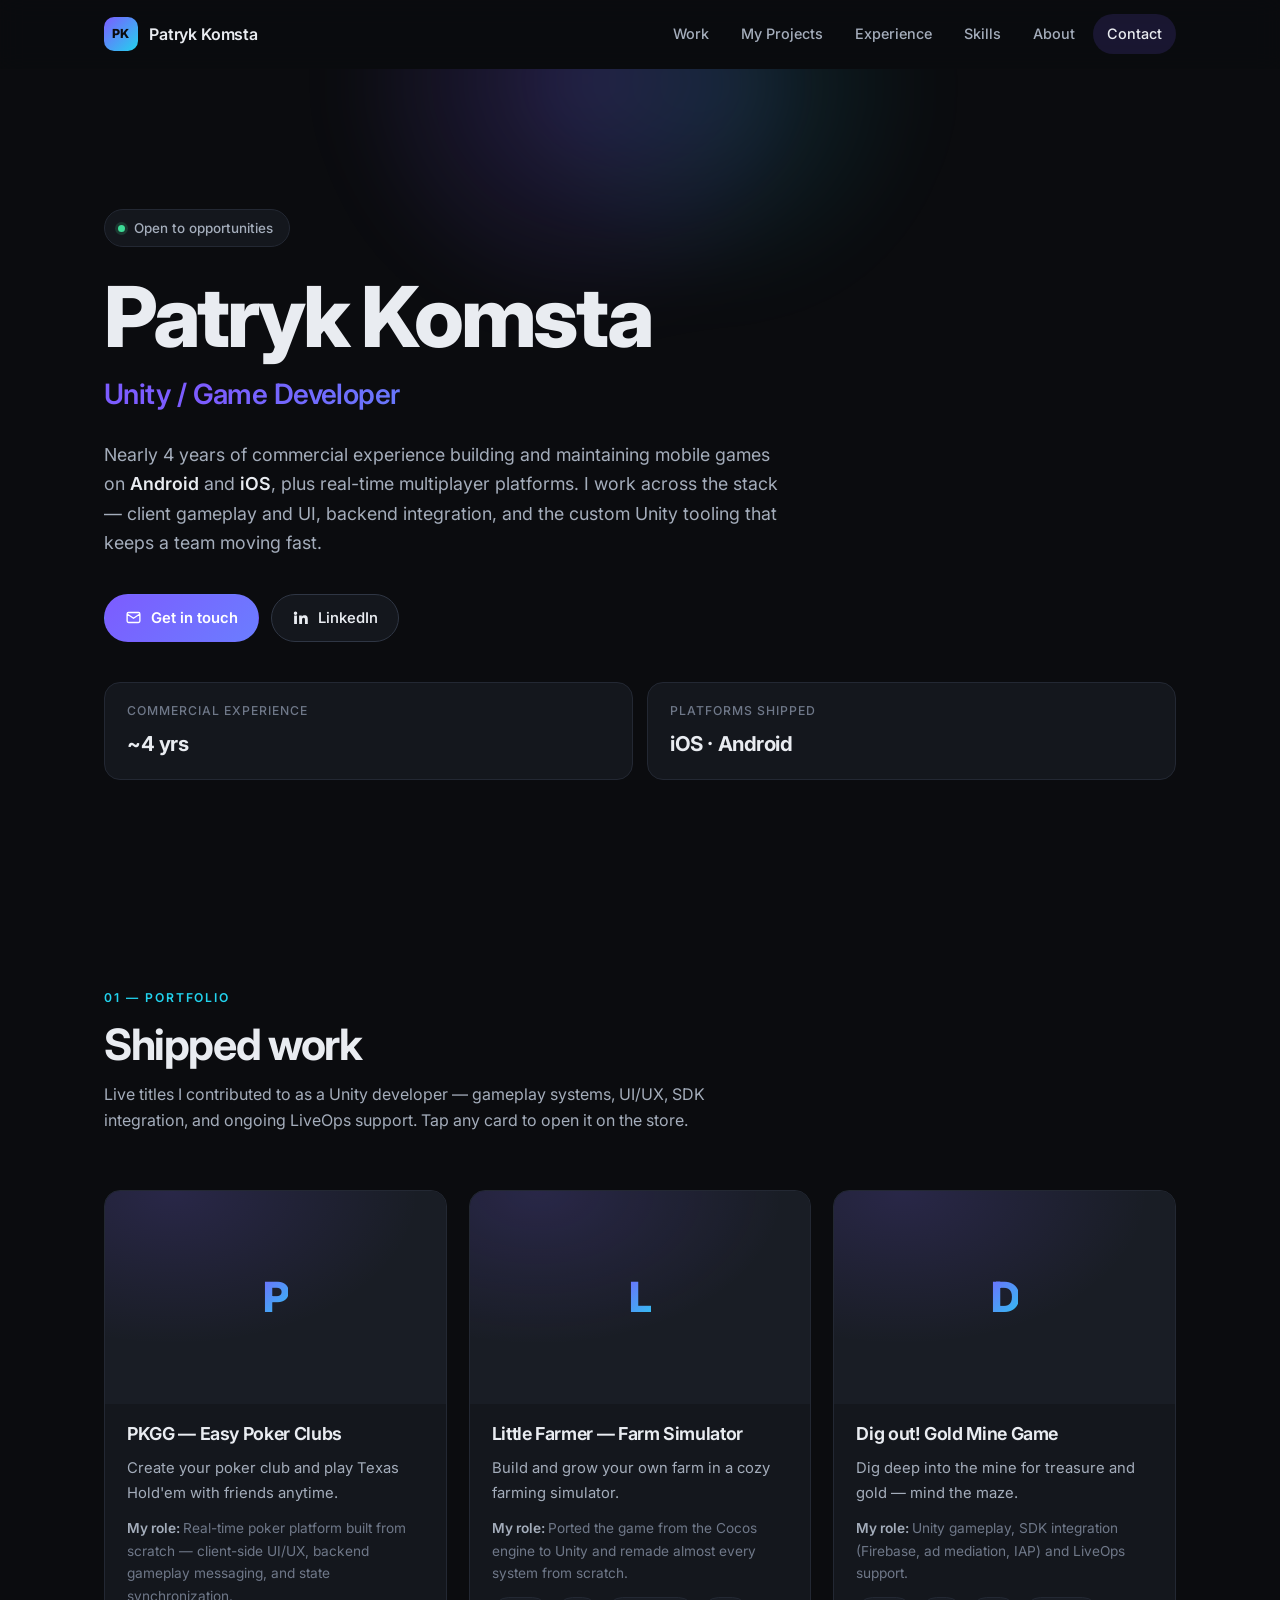
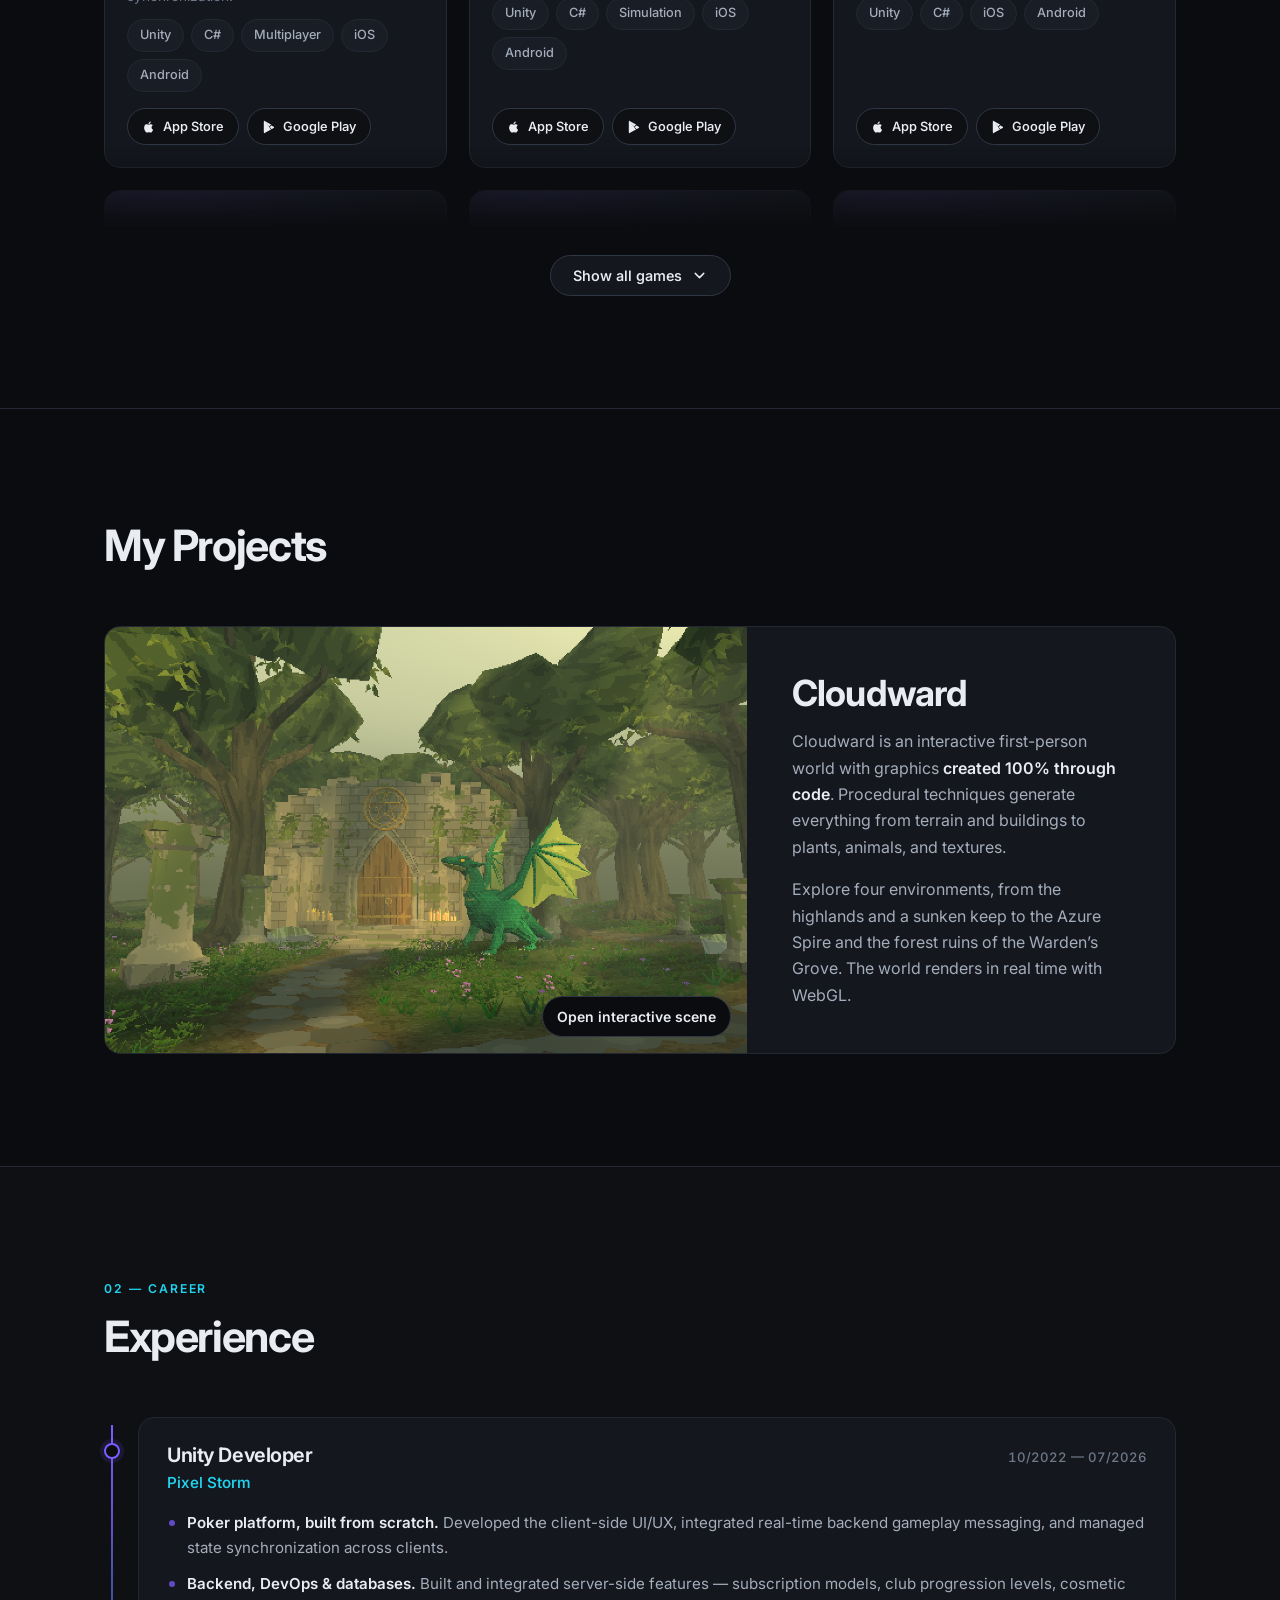
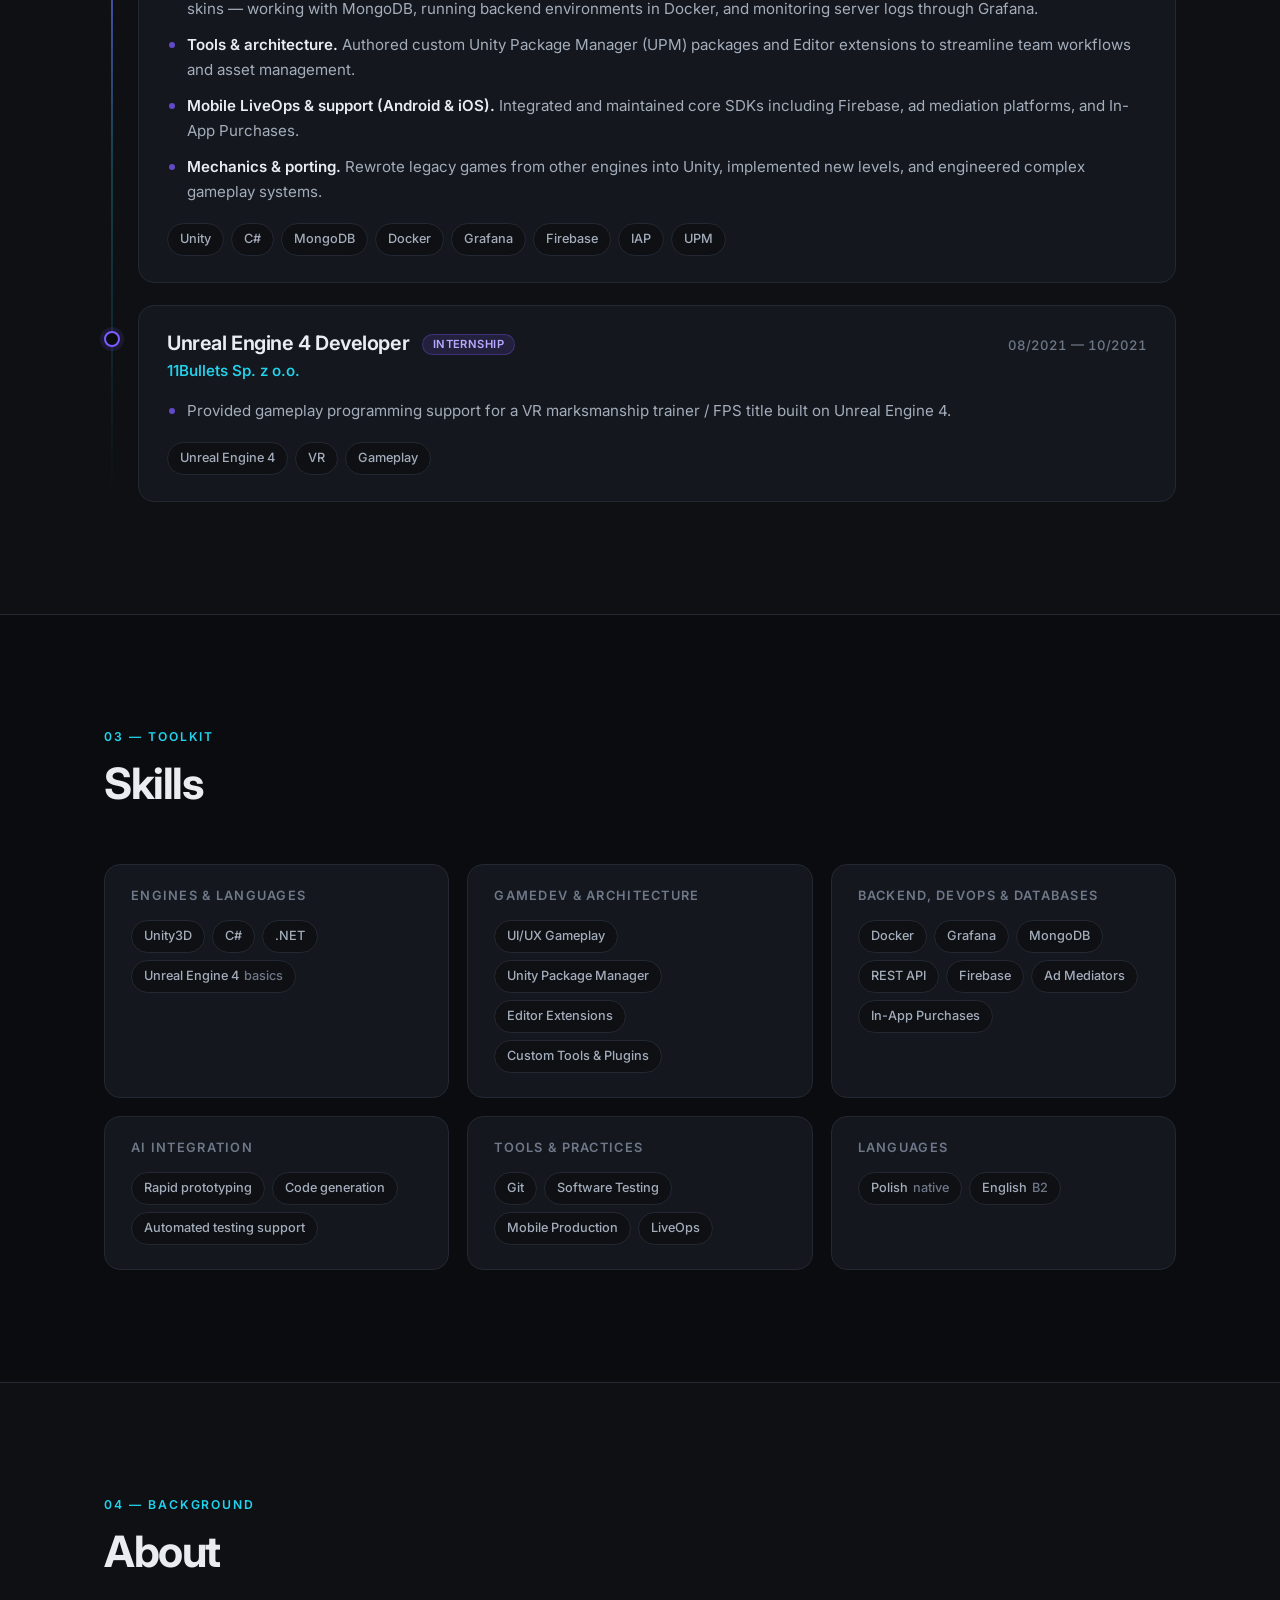
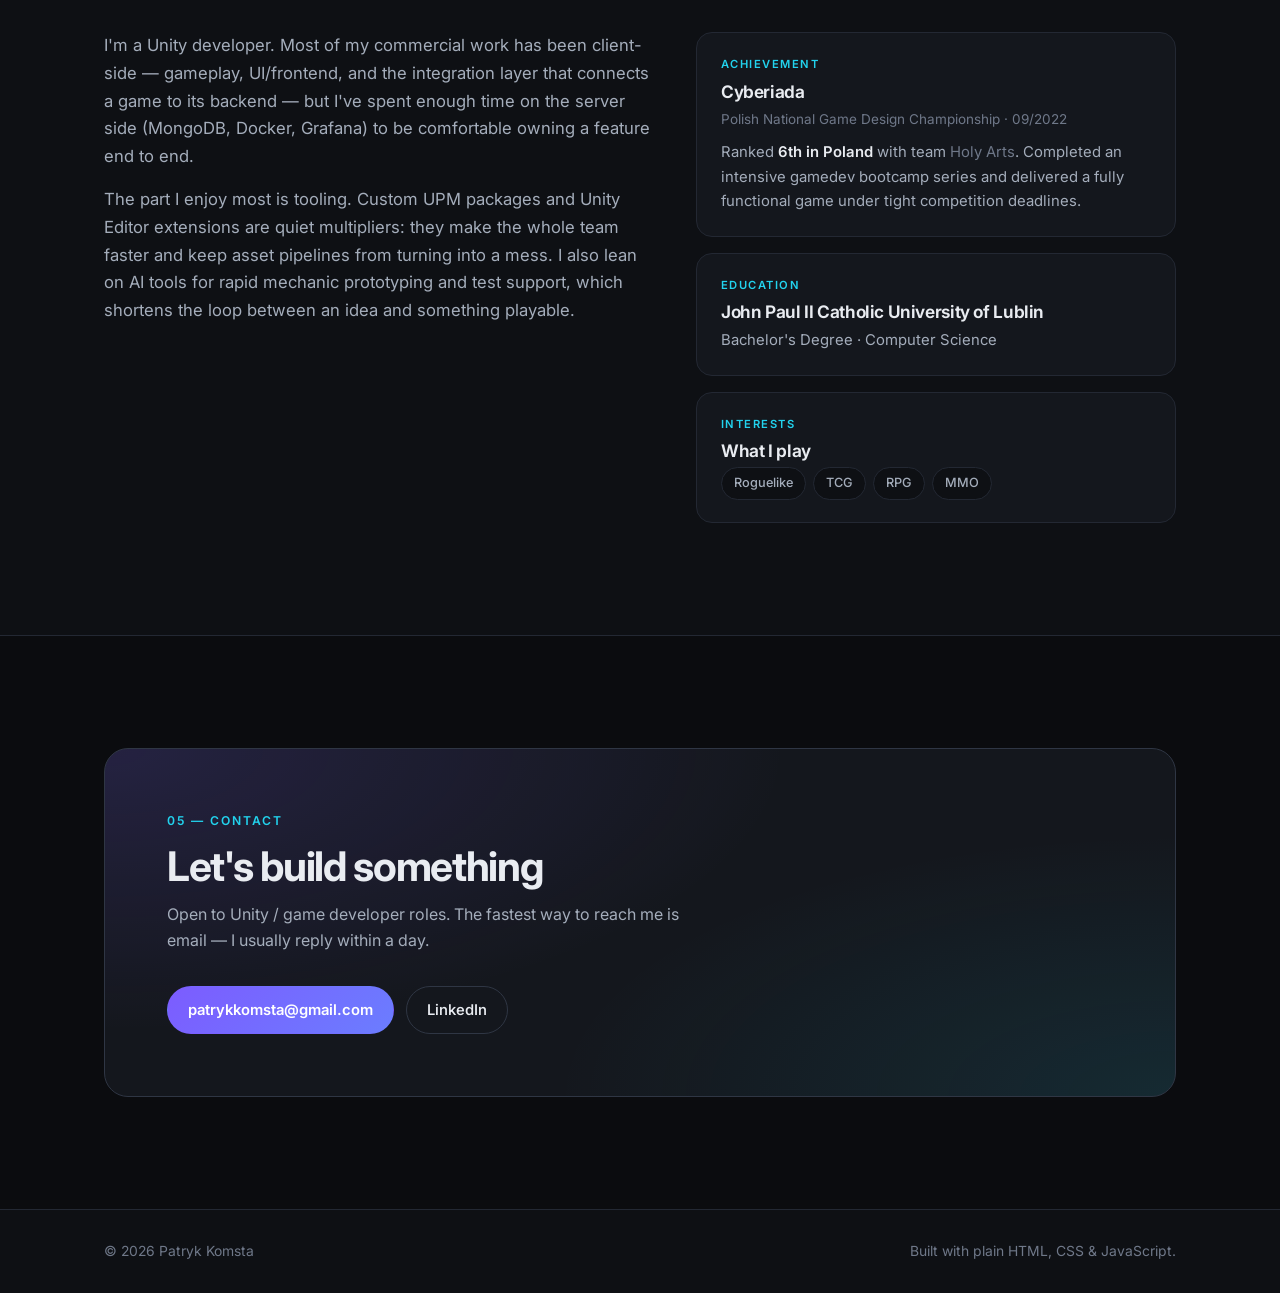
==== commit 4fb7e737: "feat: updated cloudward project" ====
--- a/index.html
+++ b/index.html
@@ -118,9 +118,9 @@
       </header>
 
       <article class="project-card">
-        <a class="project-preview" href="projects/cloudward/index.html" aria-label="Open the interactive Cloudward scene">
-          <img src="projects/cloudward/preview.jpg" width="1280" height="720" loading="lazy" decoding="async"
-               alt="A stone bridge and grassy trail lead towards hilltop ruins in Cloudward">
+        <a class="project-preview" href="projects/cloudward/index.html?map=grove" aria-label="Open the interactive Cloudward scene">
+          <img src="projects/cloudward/preview.png" width="1100" height="730" loading="lazy" decoding="async"
+               alt="An emerald dragon stands beside candlelit abbey ruins in a forest">
           <span class="project-action">Open interactive scene</span>
         </a>
         <div class="project-body">
@@ -129,7 +129,7 @@
             Cloudward is an interactive first-person world with graphics <strong>created 100% through code</strong>.
             Procedural techniques generate everything from terrain and buildings to plants, animals, and textures.
           </p>
-          <p>Explore the highlands, dive into a sunken keep, or follow the trail to the Azure Spire. The scene renders in real time with WebGL.</p>
+          <p>Explore four environments, from the highlands and a sunken keep to the Azure Spire and the forest ruins of the Warden’s Grove. The world renders in real time with WebGL.</p>
         </div>
       </article>
     </div>
